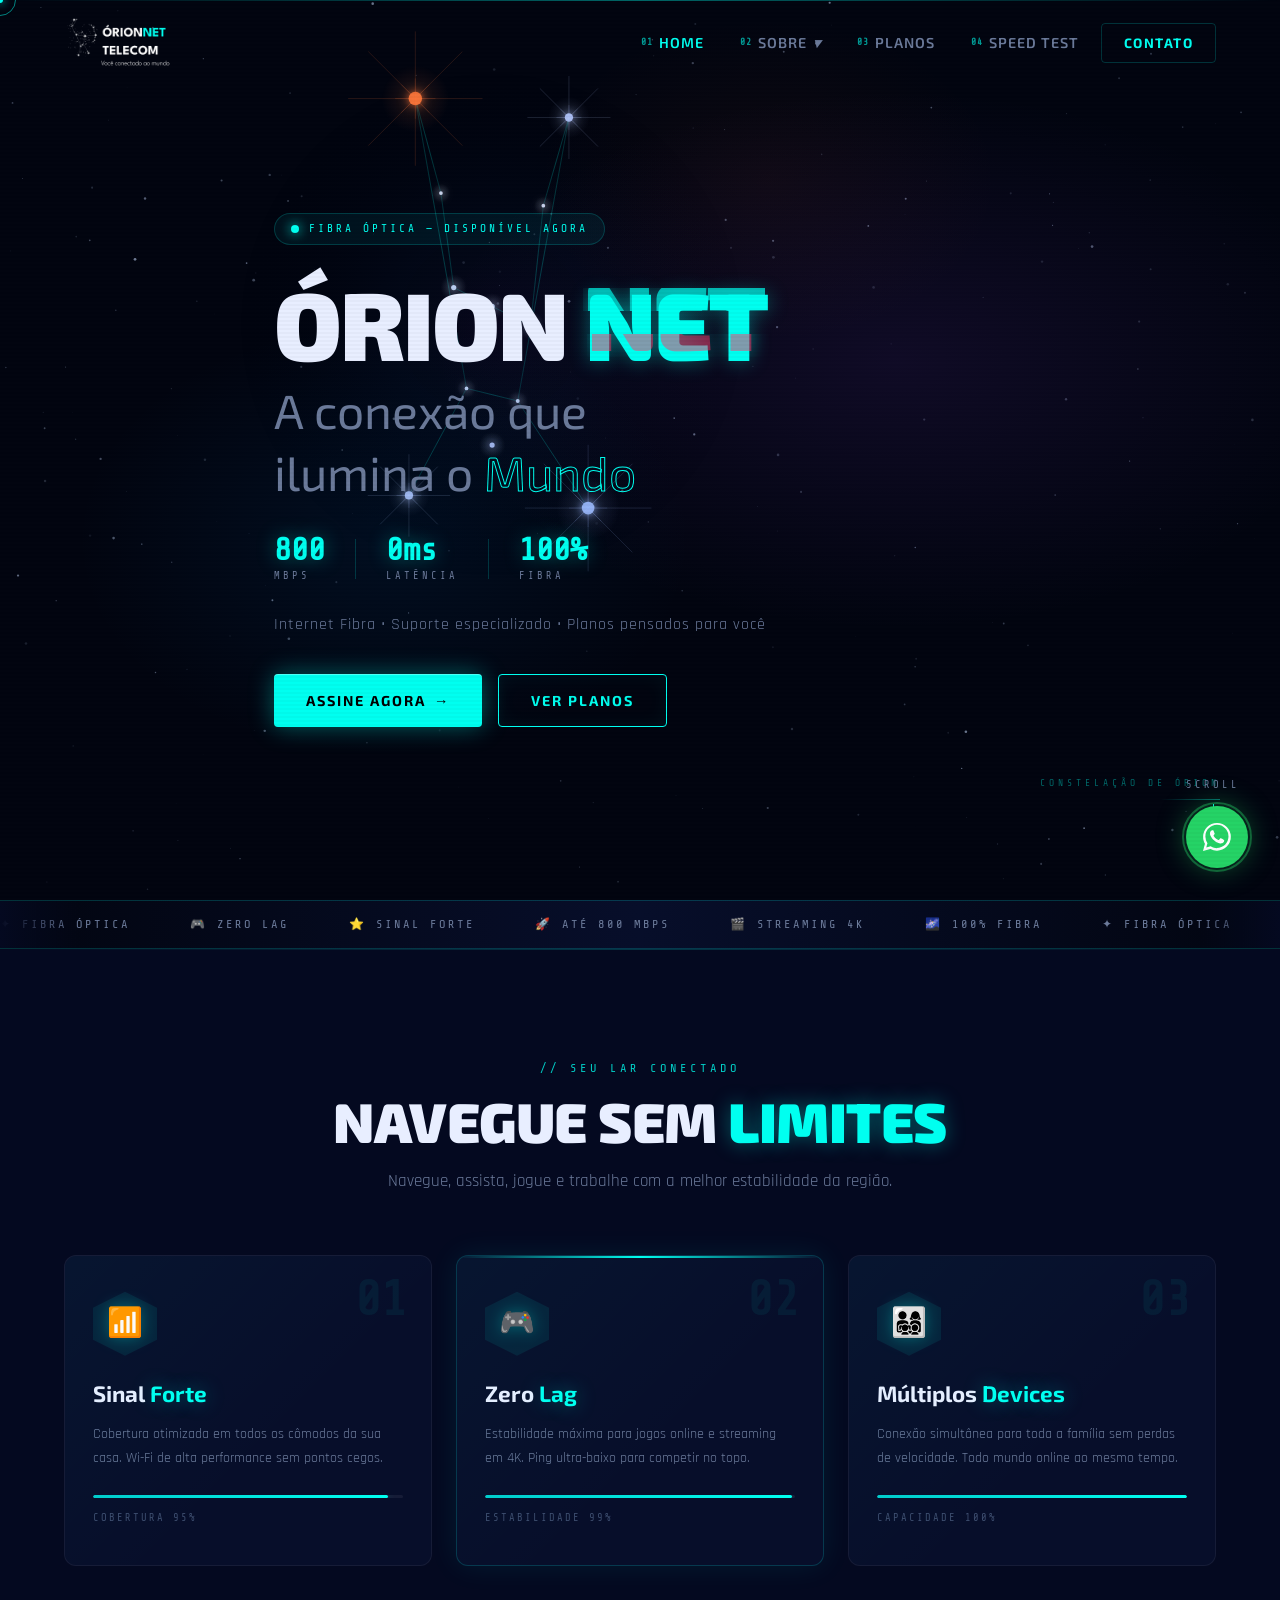
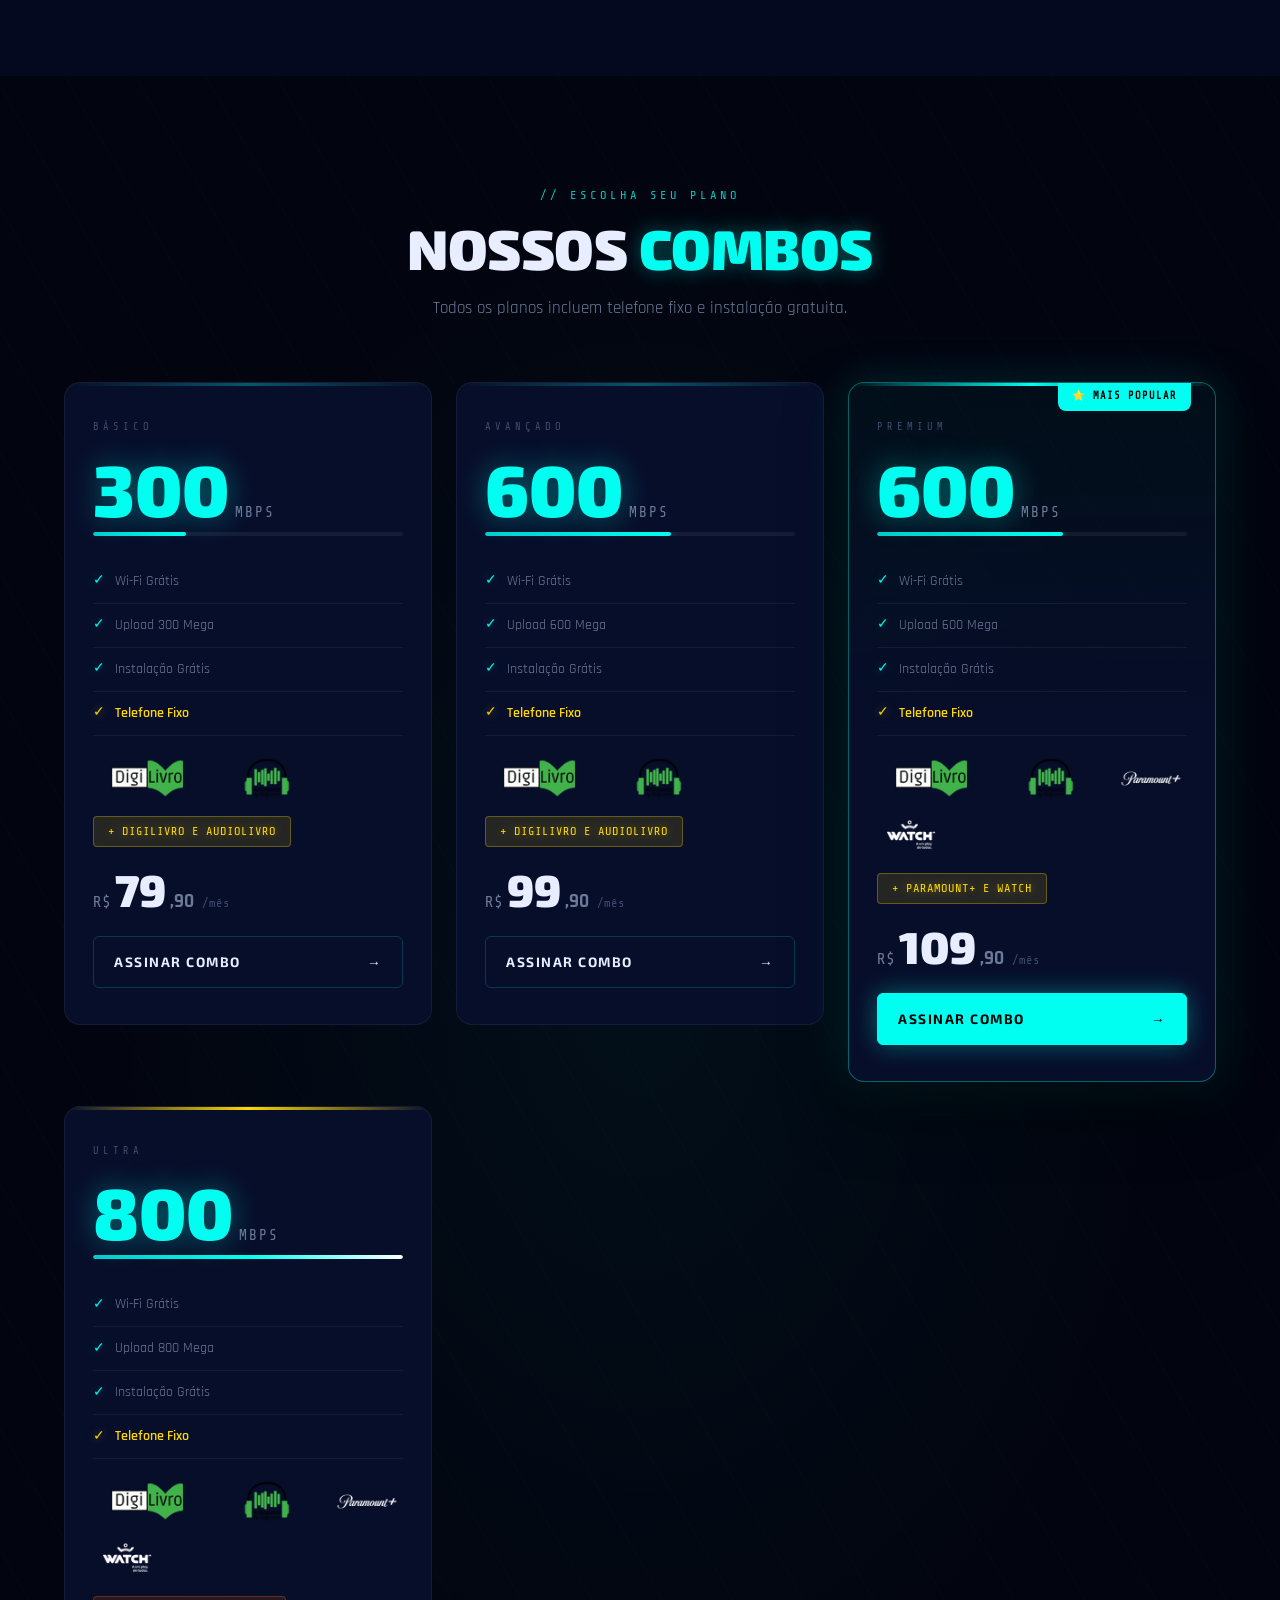
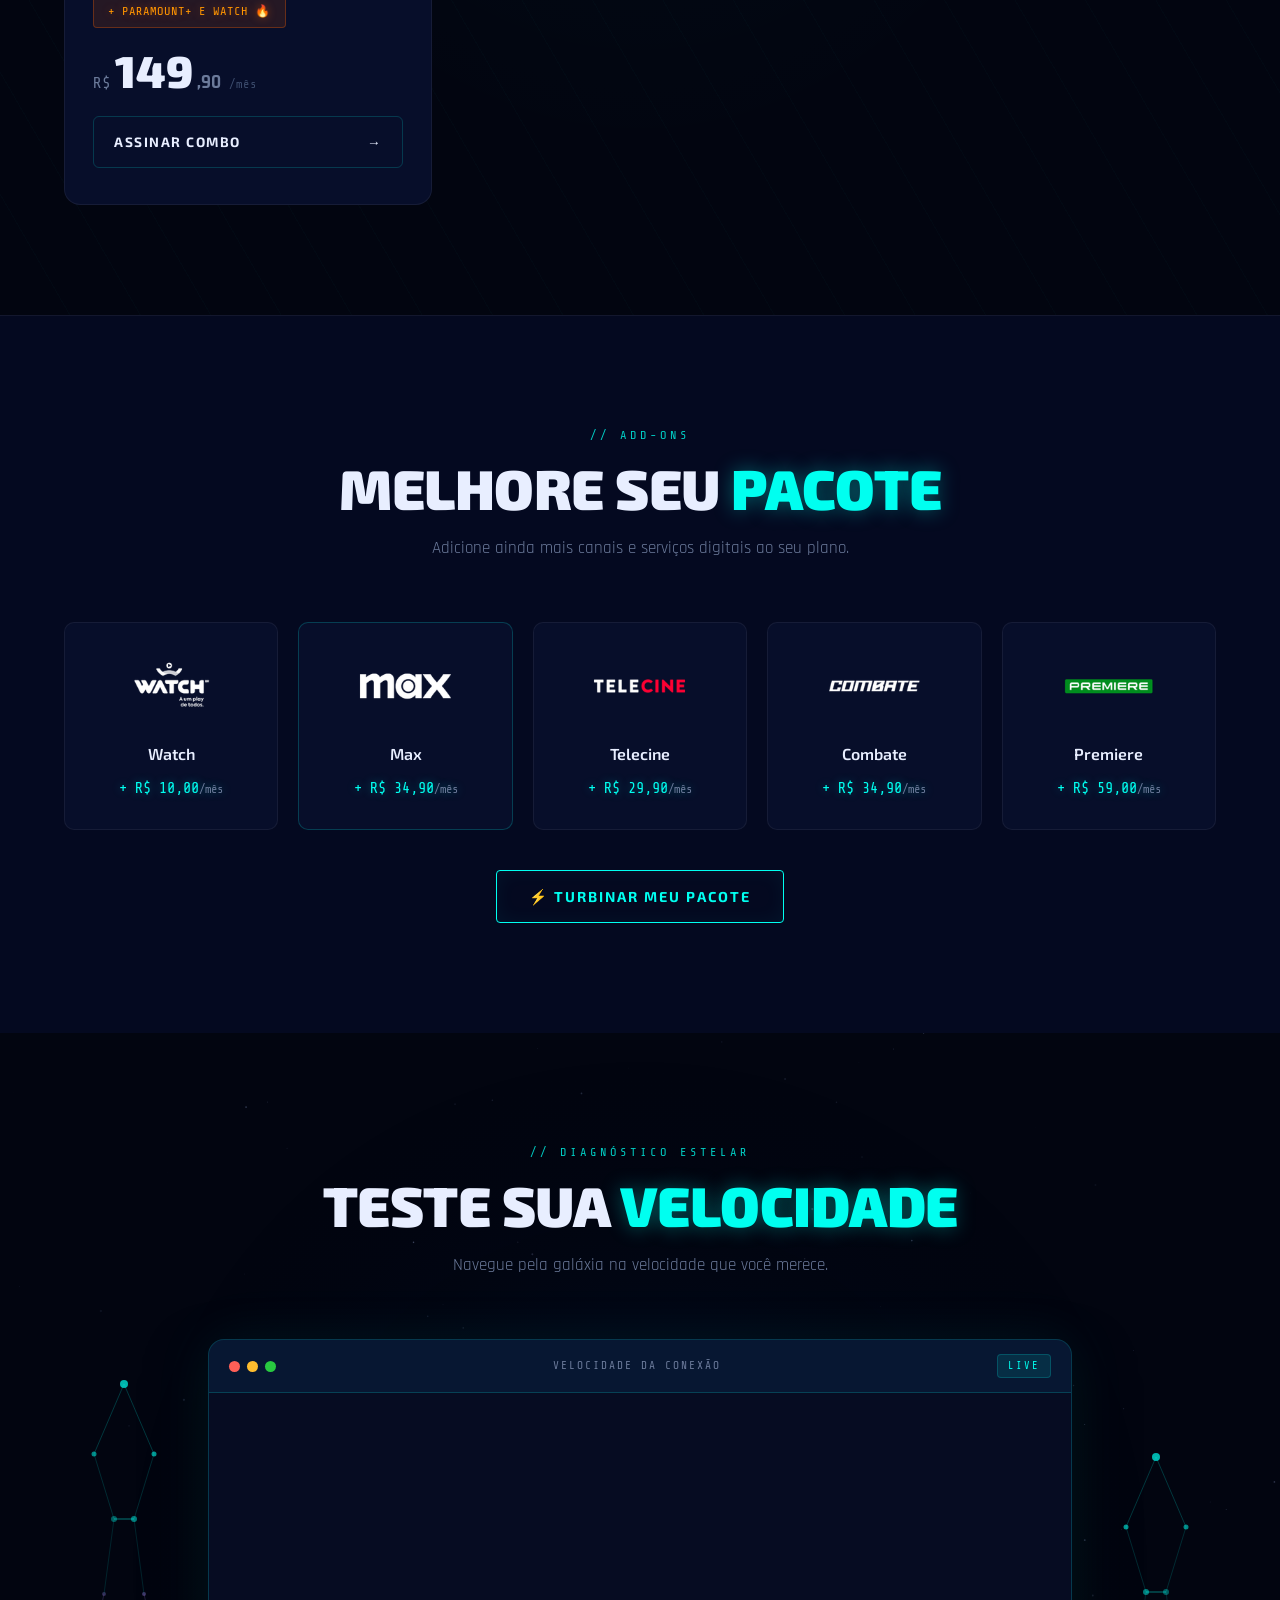
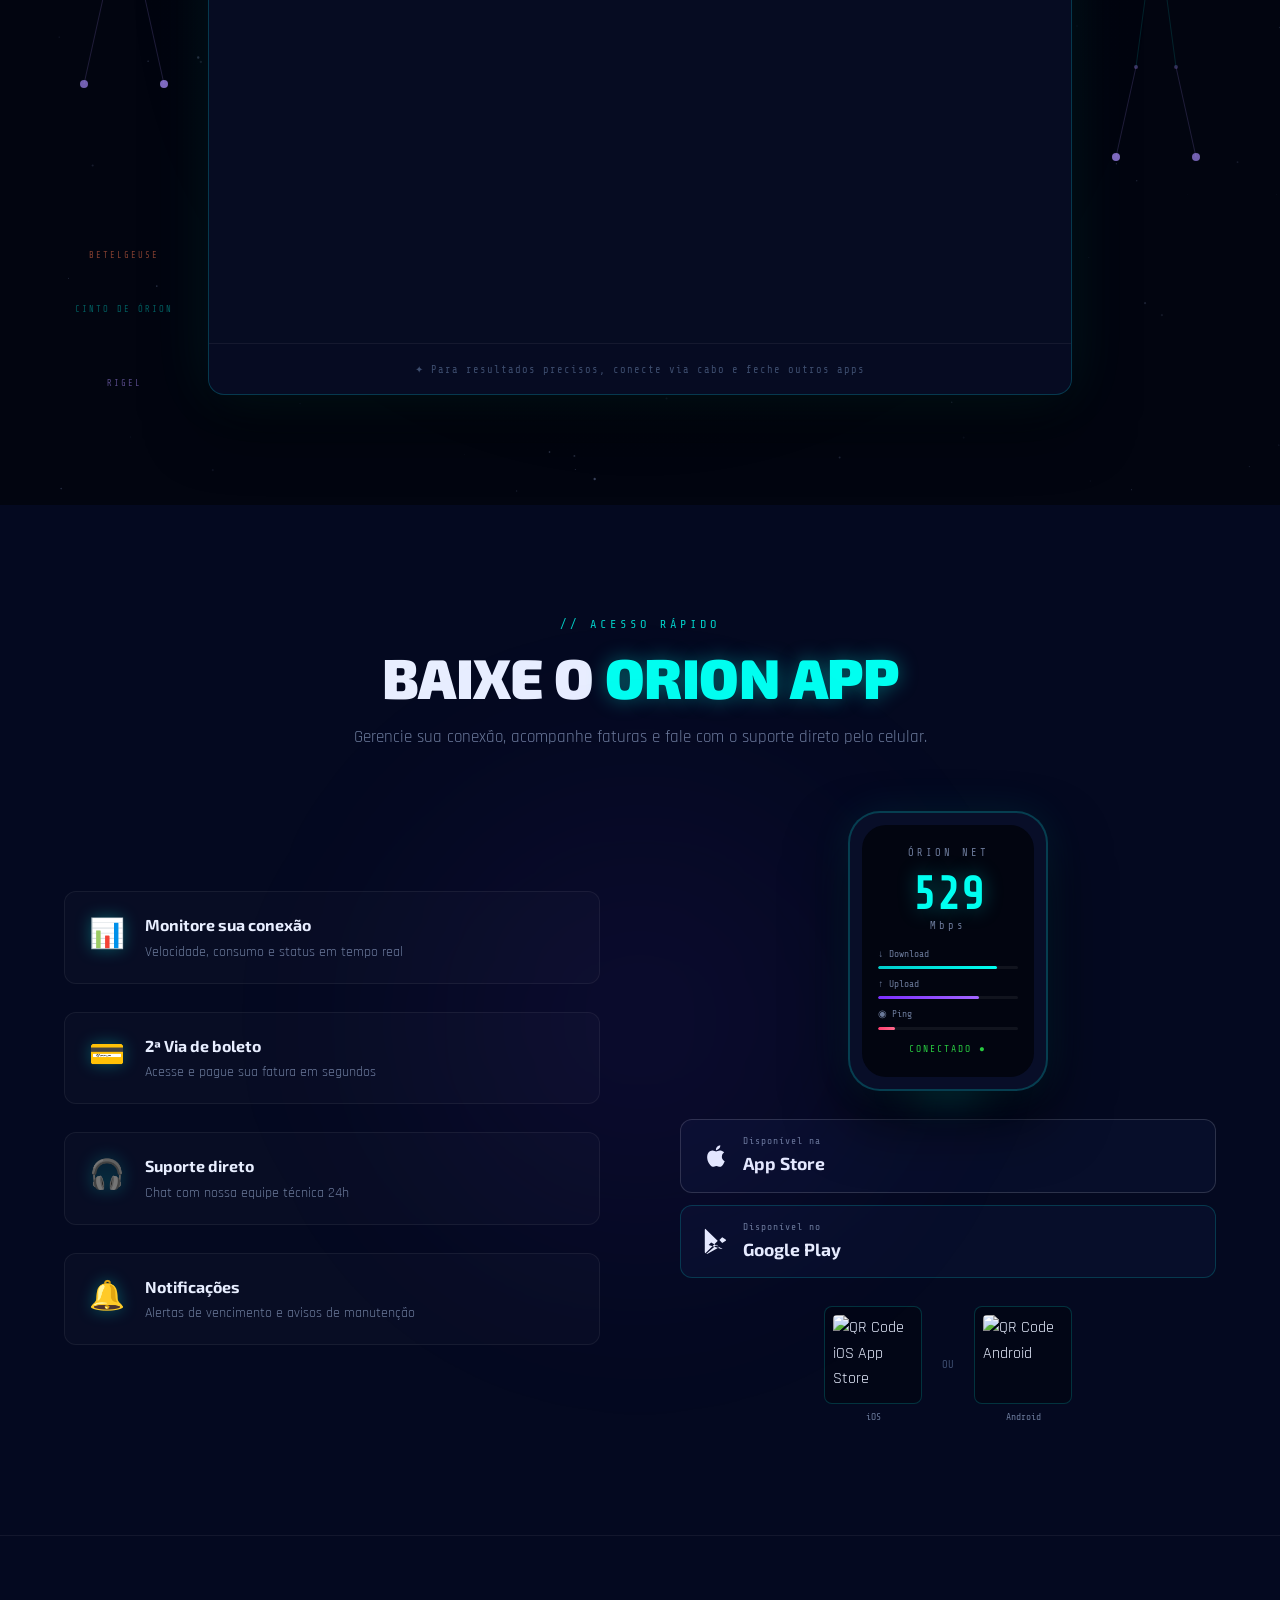
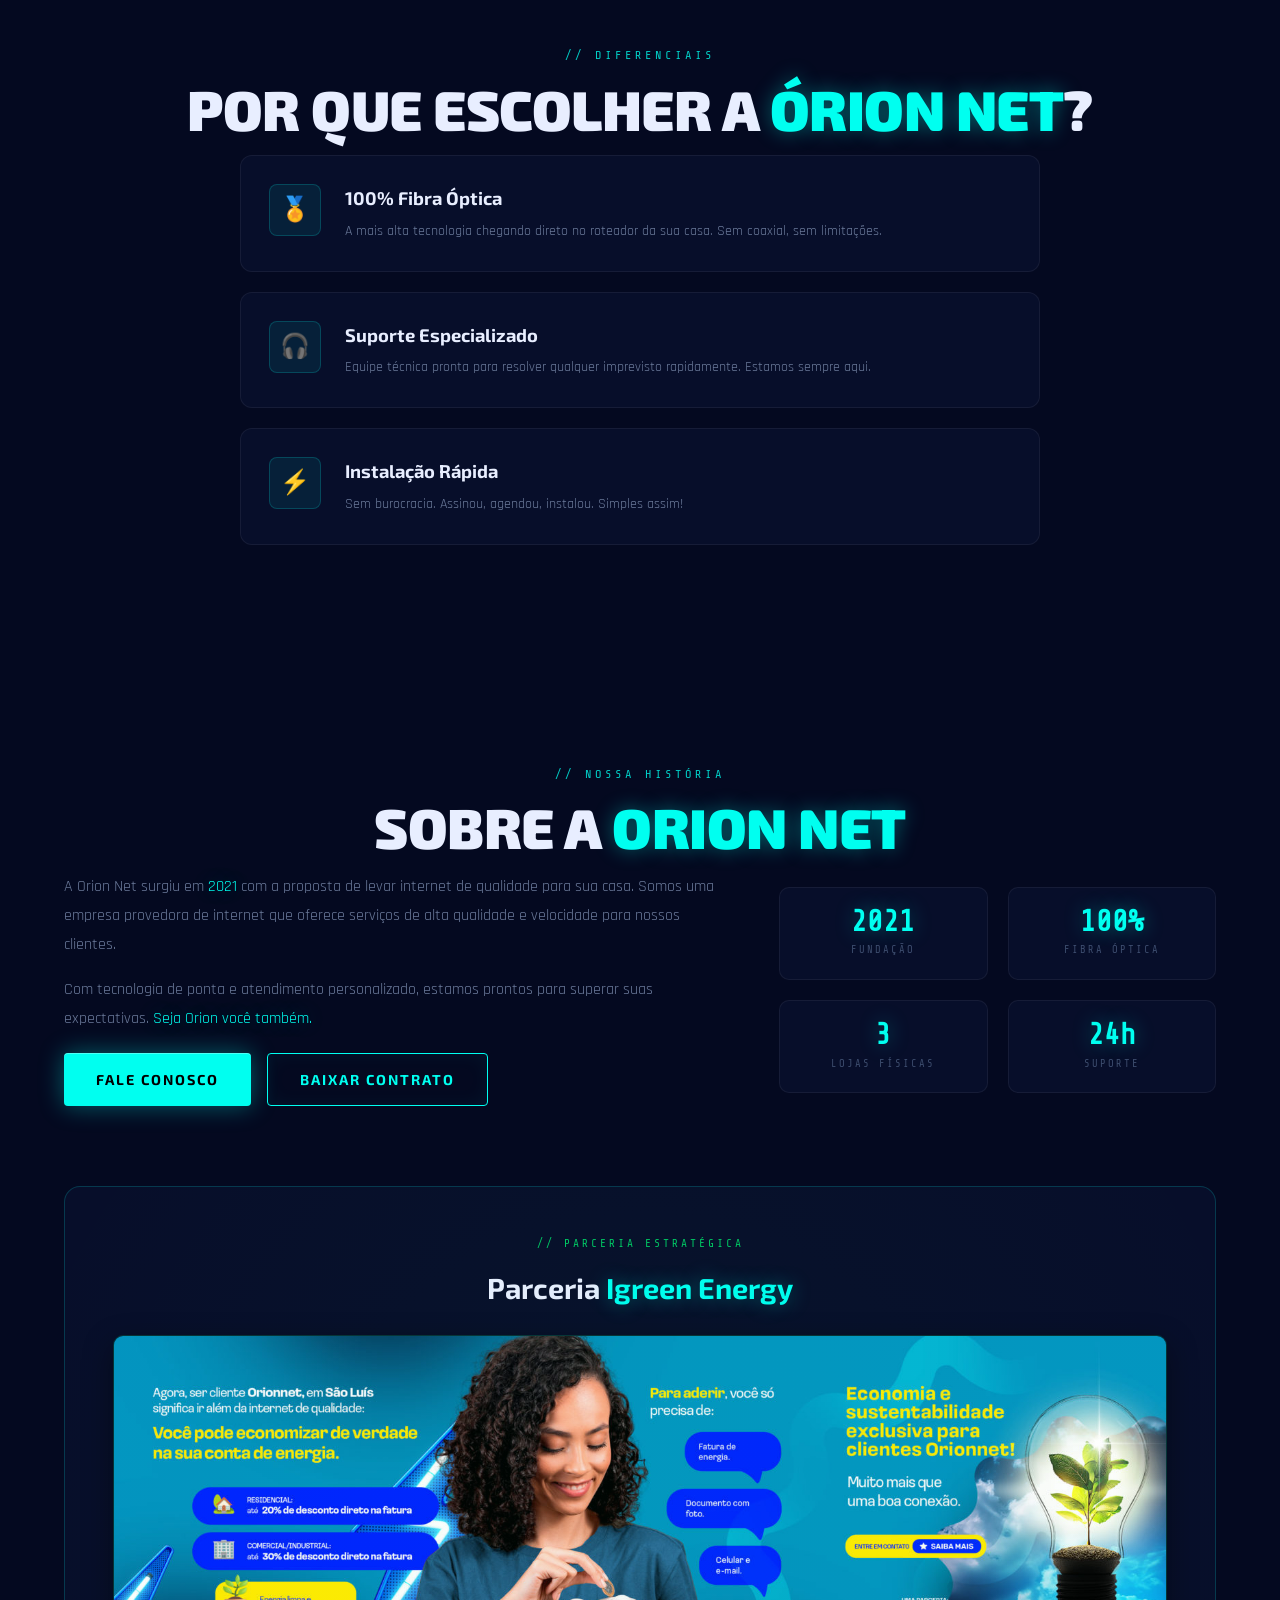
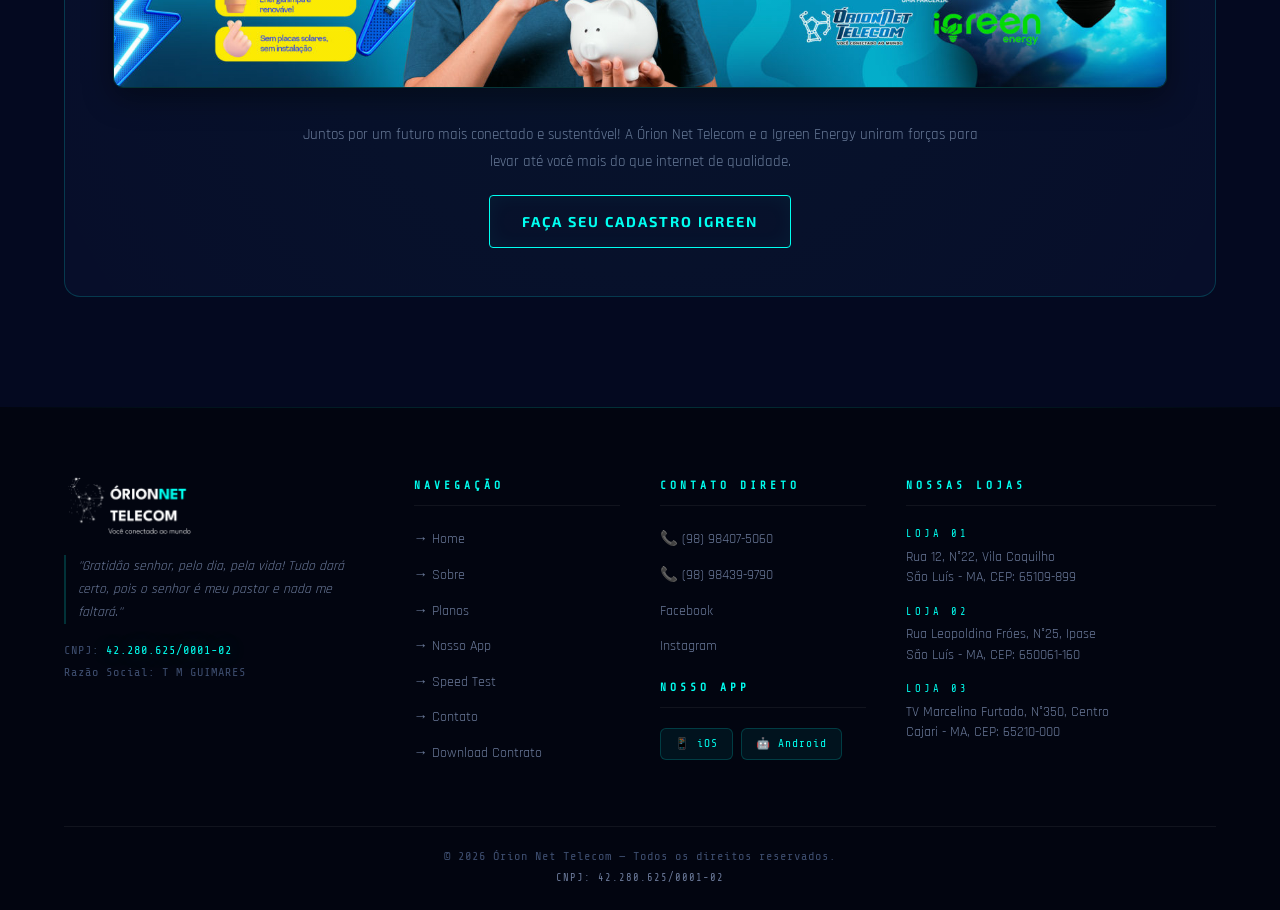
==== index.html @ bc3aa2fd "feat: site inicial OrionNet - HTML, CSS e JS" ====
<!DOCTYPE html>
<html lang="pt-br">

<head>
  <meta charset="UTF-8">
  <meta name="viewport" content="width=device-width, initial-scale=1.0">
  <title>Orion Net - Internet Fibra de Alta Velocidade</title>
          <meta name="description" content="A Órion Net é a conexão que ilumina o Mundo. Assine agora Internet Fibra com suporte especializado e planos pensados para você.">
  <meta name="keywords" content="internet fibra, 100% fibra óptica, maranhão, são luís, cajari, provedor de internet, orion net, internet rápida, banda larga, wi-fi, streaming">
  <meta name="theme-color" content="#040920">
  <link rel="canonical" href="https://orionnet.com.br/" />

  <!-- Open Graph -->
  <meta property="og:type" content="website">
  <meta property="og:url" content="https://orionnet.com.br/">
  <meta property="og:title" content="Orion Net - Internet Fibra de Alta Velocidade">
  <meta property="og:description" content="A Órion Net é a conexão que ilumina o Mundo. Assine agora Internet Fibra com suporte especializado e planos pensados para você.">
  <meta property="og:image" content="https://orionnet.com.br/logos/orionlogo1.png">

  <!-- Twitter -->
  <meta property="twitter:card" content="summary_large_image">
  <meta property="twitter:url" content="https://orionnet.com.br/">
  <meta property="twitter:title" content="Orion Net - Internet Fibra de Alta Velocidade">
  <meta property="twitter:description" content="A Órion Net é a conexão que ilumina o Mundo. Assine agora Internet Fibra com suporte especializado e planos pensados para você.">
  <meta property="twitter:image" content="https://orionnet.com.br/logos/orionlogo1.png">

  <link rel="icon" type="image/png" href="logos/orionlogo1.png">
  <link rel="preconnect" href="https://fonts.googleapis.com">
  <link rel="preconnect" href="https://fonts.gstatic.com" crossorigin>
  <link href="https://fonts.googleapis.com/css2?family=Rajdhani:wght@400;500;600;700&family=Exo+2:wght@300;400;500;700;900&family=Share+Tech+Mono&display=swap" rel="stylesheet">
  
  <link rel="preload" as="style" href="style.css">
  <link rel="stylesheet" href="style.css">
  <script src="script.js" defer></script>
</head>

<body>

  <div class="cursor-dot"></div>
  <div class="cursor-outline"></div>
  <div class="scanlines"></div>

  <!-- Header -->
  <header class="site-header" id="header">
    <div class="header-line top-line"></div>
    <div class="container navbar">
      <div class="logo">
        <a href="#home">
          <img src="logos/orionlogo2.png" alt="Orion Net Logo" style="height: 50px;">
        </a>
      </div>
      <button class="hamburger" aria-label="Menu"><span></span><span></span><span></span></button>
      <nav>
        <ul class="nav-links">
          <li><a href="#home" class="nav-item"><span class="nav-num">01</span>Home</a></li>
          <li class="has-dropdown">
            <a href="#sobre" class="nav-item"><span class="nav-num">02</span>Sobre <i class="arrow">▾</i></a>
            <ul class="submenu">
              <li><a href="contrato.html">⬇ Download do Contrato</a></li>
            </ul>
          </li>
          <li><a href="#planos" class="nav-item"><span class="nav-num">03</span>Planos</a></li>
          <li><a href="#speedtest" class="nav-item"><span class="nav-num">04</span>Speed Test</a></li>
          <li><a href="#contato" class="btn btn-outline-nav">Contato</a></li>
        </ul>
      </nav>
    </div>
    <div class="header-line bottom-line"></div>
  </header>

  <!-- HERO — GALÁXIA ORION INTERATIVA -->
  <section id="home" class="hero">
    <canvas id="orion-canvas"></canvas>
    <div class="hero-nebula"></div>
    <div class="hero-content container">
      <div class="hero-badge">
        <span class="pulse-dot"></span>
        <span class="badge-text mono">FIBRA ÓPTICA — DISPONÍVEL AGORA</span>
      </div>
      <h1 class="hero-title">
        <span class="title-line-1">ÓRION <span class="text-cyan glitch" data-text="NET">NET</span></span>
        <span class="title-line-2">A conexão que<br>ilumina o <span class="text-cyan stroke-text">Mundo</span></span>
      </h1>
      <div class="hero-stats">
        <div class="stat-item"><span class="stat-value text-cyan mono">800</span><span class="stat-label">MBPS</span>
        </div>
        <div class="stat-div"></div>
        <div class="stat-item"><span class="stat-value text-cyan mono">0ms</span><span
            class="stat-label">LATÊNCIA</span></div>
        <div class="stat-div"></div>
        <div class="stat-item"><span class="stat-value text-cyan mono">100%</span><span class="stat-label">FIBRA</span>
        </div>
      </div>
      <p class="hero-sub">Internet Fibra • Suporte especializado • Planos pensados para você</p>
      <div class="hero-btns">
        <a href="https://api.whatsapp.com/send?phone=5598984075060&text=Olá,%20gostaria%20de%20saber%20mais%20sobre%20os%20planos%20da%20Orion%20Net"
          target="_blank" class="btn btn-primary">
          <span class="btn-glow"></span><span>Assine Agora</span><span class="btn-arrow">→</span>
        </a>
        <a href="#planos" class="btn btn-ghost">Ver Planos</a>
      </div>
    </div>
    <div class="hero-constellation-label">
      <span class="mono">CONSTELAÇÃO DE ÓRION</span>
      <div class="label-line"></div>
    </div>
    <div class="hero-scroll-indicator">
      <span class="mono" style="font-size:0.65rem;letter-spacing:3px;color:var(--text-muted)">SCROLL</span>
      <div class="scroll-line"></div>
    </div>
  </section>

  <!-- Ticker -->
  <div class="speed-ticker">
    <div class="ticker-track">
      <span>✦ FIBRA ÓPTICA</span><span>🎮 ZERO LAG</span><span>⭐ SINAL FORTE</span>
      <span>🚀 ATÉ 800 MBPS</span><span>🎬 STREAMING 4K</span><span>🌌 100% FIBRA</span>
      <span>✦ FIBRA ÓPTICA</span><span>🎮 ZERO LAG</span><span>⭐ SINAL FORTE</span>
      <span>🚀 ATÉ 800 MBPS</span><span>🎬 STREAMING 4K</span><span>🌌 100% FIBRA</span>
    </div>
  </div>

  <!-- BENEFÍCIOS -->
  <section id="beneficios" class="beneficios">
    <div class="container">
      <div class="section-label mono">// SEU LAR CONECTADO</div>
      <h2 class="section-title">NAVEGUE SEM <span class="text-cyan">LIMITES</span></h2>
      <p class="section-sub">Navegue, assista, jogue e trabalhe com a melhor estabilidade da região.</p>
      <div class="beneficios-grid">
        <div class="feature-card">
          <div class="card-num mono">01</div>
          <div class="card-icon-wrap">
            <div class="card-icon-hex"></div><span class="card-icon">📶</span>
          </div>
          <h3>Sinal <span class="text-cyan">Forte</span></h3>
          <p>Cobertura otimizada em todos os cômodos da sua casa. Wi-Fi de alta performance sem pontos cegos.</p>
          <div class="card-bar">
            <div class="card-bar-fill" style="width:95%"></div>
          </div>
          <span class="card-bar-label mono">COBERTURA 95%</span>
        </div>
        <div class="feature-card featured-card">
          <div class="card-num mono">02</div>
          <div class="card-icon-wrap">
            <div class="card-icon-hex"></div><span class="card-icon">🎮</span>
          </div>
          <h3>Zero <span class="text-cyan">Lag</span></h3>
          <p>Estabilidade máxima para jogos online e streaming em 4K. Ping ultra-baixo para competir no topo.</p>
          <div class="card-bar">
            <div class="card-bar-fill" style="width:99%"></div>
          </div>
          <span class="card-bar-label mono">ESTABILIDADE 99%</span>
        </div>
        <div class="feature-card">
          <div class="card-num mono">03</div>
          <div class="card-icon-wrap">
            <div class="card-icon-hex"></div><span class="card-icon">👨‍👩‍👧‍👦</span>
          </div>
          <h3>Múltiplos <span class="text-cyan">Devices</span></h3>
          <p>Conexão simultânea para toda a família sem perdas de velocidade. Todo mundo online ao mesmo tempo.</p>
          <div class="card-bar">
            <div class="card-bar-fill" style="width:100%"></div>
          </div>
          <span class="card-bar-label mono">CAPACIDADE 100%</span>
        </div>
      </div>
    </div>
  </section>

  <!-- PLANOS ATUALIZADOS -->
  <section id="planos" class="planos">
    <div class="planos-bg-pattern"></div>
    <div class="container">
      <div class="section-label mono">// ESCOLHA SEU PLANO</div>
      <h2 class="section-title">NOSSOS <span class="text-cyan">COMBOS</span></h2>
      <p class="section-sub">Todos os planos incluem telefone fixo e instalação gratuita.</p>
      <div class="planos-grid">

        <div class="plano-card">
          <div class="plano-tag mono">BÁSICO</div>
          <div class="plano-speed"><span class="speed-num">300</span><span class="speed-unit">MBPS</span></div>
          <div class="speed-visual">
            <div class="speed-bar">
              <div class="speed-fill" style="width:30%"></div>
            </div>
          </div>
          <ul class="plano-features">
            <li><span class="check">✓</span> Wi-Fi Grátis</li>
            <li><span class="check">✓</span> Upload 300 Mega</li>
            <li><span class="check">✓</span> Instalação Grátis</li>
            <li><span class="check check-phone">✓</span><span class="phone-tag">Telefone Fixo</span></li>
          </ul>
          <div
            style="display: flex; gap: 12px; margin-bottom: 15px; align-items: center; justify-content: flex-start; flex-wrap: wrap;">
            <img src="logos/digilivro.png" alt="Digilivro" style="height: 45px;">
            <img src="logos/audiolivro.png" alt="Audiolivro" style="height: 45px;">
          </div>
          <div class="combo-badge-wrap">
            <div class="combo-badge">+ DIGILIVRO E AUDIOLIVRO</div>
          </div>
          <div class="plano-price">
            <span class="price-currency">R$</span><span class="price-val">79</span><span
              class="price-cents">,90</span><span class="price-period">/mês</span>
          </div>
          <a href="https://api.whatsapp.com/send?phone=5598984075060" target="_blank" class="btn btn-plan">ASSINAR COMBO
            <span>→</span></a>
        </div>

        <div class="plano-card">
          <div class="plano-tag mono">AVANÇADO</div>
          <div class="plano-speed"><span class="speed-num">600</span><span class="speed-unit">MBPS</span></div>
          <div class="speed-visual">
            <div class="speed-bar">
              <div class="speed-fill" style="width:60%"></div>
            </div>
          </div>
          <ul class="plano-features">
            <li><span class="check">✓</span> Wi-Fi Grátis</li>
            <li><span class="check">✓</span> Upload 600 Mega</li>
            <li><span class="check">✓</span> Instalação Grátis</li>
            <li><span class="check check-phone">✓</span><span class="phone-tag">Telefone Fixo</span></li>
          </ul>
          <div
            style="display: flex; gap: 12px; margin-bottom: 15px; align-items: center; justify-content: flex-start; flex-wrap: wrap;">
            <img src="logos/digilivro.png" alt="Digilivro" style="height: 45px;" loading="lazy">
            <img src="logos/audiolivro.png" alt="Audiolivro" style="height: 45px;" loading="lazy">
          </div>
          <div class="combo-badge-wrap">
            <div class="combo-badge">+ DIGILIVRO E AUDIOLIVRO</div>
          </div>
          <div class="plano-price">
            <span class="price-currency">R$</span><span class="price-val">99</span><span
              class="price-cents">,90</span><span class="price-period">/mês</span>
          </div>
          <a href="https://api.whatsapp.com/send?phone=5598984075060" target="_blank" class="btn btn-plan">ASSINAR COMBO
            <span>→</span></a>
        </div>

        <div class="plano-card plano-destaque">
          <div class="plano-popular-badge">⭐ MAIS POPULAR</div>
          <div class="plano-tag mono">PREMIUM</div>
          <div class="plano-speed"><span class="speed-num">600</span><span class="speed-unit">MBPS</span></div>
          <div class="speed-visual">
            <div class="speed-bar">
              <div class="speed-fill" style="width:60%"></div>
            </div>
          </div>
          <ul class="plano-features">
            <li><span class="check">✓</span> Wi-Fi Grátis</li>
            <li><span class="check">✓</span> Upload 600 Mega</li>
            <li><span class="check">✓</span> Instalação Grátis</li>
            <li><span class="check check-phone">✓</span><span class="phone-tag">Telefone Fixo</span></li>
          </ul>
          <div
            style="display: flex; gap: 12px; margin-bottom: 15px; align-items: center; justify-content: flex-start; flex-wrap: wrap;">
            <img src="logos/digilivro.png" alt="Digilivro" style="height: 45px;" loading="lazy">
            <img src="logos/audiolivro.png" alt="Audiolivro" style="height: 45px;" loading="lazy">
            <img src="logos/paramount2.png" alt="Paramount+" style="height: 45px;" loading="lazy">
            <img src="logos/watch2.png" alt="Watch" style="height: 45px;" loading="lazy">
          </div>
          <div class="combo-badge-wrap">
            <div class="combo-badge">+ PARAMOUNT+ E WATCH</div>
          </div>
          <div class="plano-price">
            <span class="price-currency">R$</span><span class="price-val">109</span><span
              class="price-cents">,90</span><span class="price-period">/mês</span>
          </div>
          <a href="https://api.whatsapp.com/send?phone=5598984075060" target="_blank"
            class="btn btn-plan btn-plan-destaque">ASSINAR COMBO <span>→</span></a>
        </div>

        <div class="plano-card plano-ultra">
          <div class="plano-tag mono">ULTRA</div>
          <div class="plano-speed"><span class="speed-num">800</span><span class="speed-unit">MBPS</span></div>
          <div class="speed-visual">
            <div class="speed-bar">
              <div class="speed-fill speed-fill-ultra" style="width:100%"></div>
            </div>
          </div>
          <ul class="plano-features">
            <li><span class="check">✓</span> Wi-Fi Grátis</li>
            <li><span class="check">✓</span> Upload 800 Mega</li>
            <li><span class="check">✓</span> Instalação Grátis</li>
            <li><span class="check check-phone">✓</span><span class="phone-tag">Telefone Fixo</span></li>
          </ul>
          <div
            style="display: flex; gap: 12px; margin-bottom: 15px; align-items: center; justify-content: flex-start; flex-wrap: wrap;">
            <img src="logos/digilivro.png" alt="Digilivro" style="height: 45px;" loading="lazy">
            <img src="logos/audiolivro.png" alt="Audiolivro" style="height: 45px;" loading="lazy">
            <img src="logos/paramount2.png" alt="Paramount+" style="height: 45px;" loading="lazy">
            <img src="logos/watch2.png" alt="Watch" style="height: 45px;" loading="lazy">
          </div>
          <div class="combo-badge-wrap">
            <div class="combo-badge combo-badge-fire">+ PARAMOUNT+ E WATCH 🔥</div>
          </div>
          <div class="plano-price">
            <span class="price-currency">R$</span><span class="price-val">149</span><span
              class="price-cents">,90</span><span class="price-period">/mês</span>
          </div>
          <a href="https://api.whatsapp.com/send?phone=5598984075060" target="_blank" class="btn btn-plan">ASSINAR COMBO
            <span>→</span></a>
        </div>

      </div>
    </div>
  </section>

  <!-- ADD-ONS -->
  <section id="melhorar" class="melhorar">
    <div class="container">
      <div class="section-label mono">// ADD-ONS</div>
      <h2 class="section-title">MELHORE SEU <span class="text-cyan">PACOTE</span></h2>
      <p class="section-sub">Adicione ainda mais canais e serviços digitais ao seu plano.</p>
      <div class="addons-grid">
        <div class="addon-card">
          <div class="addon-logo"><img src="logos/watch2.png" alt="Watch" style="height: 70px;" loading="lazy"></div>
          <strong>Watch</strong>
          <div class="addon-price">+ R$ 10,00<span>/mês</span></div>
        </div>
        <div class="addon-card addon-featured">
          <div class="addon-logo"><img src="logos/Max_Primary_WHT_RGB-NoTM.png" alt="Max" style="height: 70px;" loading="lazy"></div>
          <strong>Max</strong>
          <div class="addon-price">+ R$ 34,90<span>/mês</span></div>
        </div>
        <div class="addon-card">
          <div class="addon-logo"><img src="logos/telecine.png" alt="Telecine" style="height: 70px;" loading="lazy"></div>
          <strong>Telecine</strong>
          <div class="addon-price">+ R$ 29,90<span>/mês</span></div>
        </div>
        <div class="addon-card">
          <div class="addon-logo"><img src="logos/combate.png" alt="Combate" style="height: 70px;" loading="lazy"></div>
          <strong>Combate</strong>
          <div class="addon-price">+ R$ 34,90<span>/mês</span></div>
        </div>
        <div class="addon-card">
          <div class="addon-logo"><img src="logos/premiere.png" alt="Premiere" style="height: 70px;" loading="lazy"></div>
          <strong>Premiere</strong>
          <div class="addon-price">+ R$ 59,00<span>/mês</span></div>
        </div>
      </div>
      <div style="text-align:center;margin-top:40px;">
        <a href="https://api.whatsapp.com/send?phone=5598984075060" target="_blank" class="btn btn-ghost">⚡ Turbinar Meu
          Pacote</a>
      </div>
    </div>
  </section>

  <!-- SPEED TEST COM TEMA CONSTELAÇÃO -->
  <section id="speedtest" class="speedtest">
    <canvas id="speedtest-stars"></canvas>
    <div class="container" style="position:relative;z-index:2;">
      <div class="section-label mono">// DIAGNÓSTICO ESTELAR</div>
      <h2 class="section-title">TESTE SUA <span class="text-cyan">VELOCIDADE</span></h2>
      <p class="section-sub">Navegue pela galáxia na velocidade que você merece.</p>

      <div class="speedtest-embed-wrapper">
        <div class="speedtest-side-deco speedtest-side-deco--left">
          <svg viewBox="0 0 120 500" fill="none" xmlns="http://www.w3.org/2000/svg">
            <circle cx="60" cy="40" r="4" fill="#00fff0" opacity="0.9">
              <animate attributeName="opacity" values="0.9;0.4;0.9" dur="3s" repeatCount="indefinite" />
            </circle>
            <circle cx="30" cy="110" r="2.5" fill="#00fff0" opacity="0.6">
              <animate attributeName="opacity" values="0.6;0.2;0.6" dur="4s" repeatCount="indefinite" />
            </circle>
            <circle cx="90" cy="110" r="2.5" fill="#00fff0" opacity="0.6">
              <animate attributeName="opacity" values="0.6;0.2;0.6" dur="3.5s" repeatCount="indefinite" />
            </circle>
            <circle cx="50" cy="175" r="3" fill="#00fff0" opacity="0.7">
              <animate attributeName="opacity" values="0.7;0.3;0.7" dur="2.5s" repeatCount="indefinite" />
            </circle>
            <circle cx="70" cy="175" r="3" fill="#00fff0" opacity="0.7">
              <animate attributeName="opacity" values="0.7;0.3;0.7" dur="2.8s" repeatCount="indefinite" />
            </circle>
            <circle cx="40" cy="250" r="2" fill="#a78bfa" opacity="0.5">
              <animate attributeName="opacity" values="0.5;0.1;0.5" dur="5s" repeatCount="indefinite" />
            </circle>
            <circle cx="80" cy="250" r="2" fill="#a78bfa" opacity="0.5">
              <animate attributeName="opacity" values="0.5;0.1;0.5" dur="4.5s" repeatCount="indefinite" />
            </circle>
            <circle cx="20" cy="340" r="4" fill="#a78bfa" opacity="0.8">
              <animate attributeName="opacity" values="0.8;0.3;0.8" dur="3.2s" repeatCount="indefinite" />
            </circle>
            <circle cx="100" cy="340" r="4" fill="#a78bfa" opacity="0.8">
              <animate attributeName="opacity" values="0.8;0.3;0.8" dur="3.8s" repeatCount="indefinite" />
            </circle>
            <!-- Linhas da constelação -->
            <line x1="60" y1="40" x2="30" y2="110" stroke="rgba(0,255,240,0.2)" stroke-width="1" />
            <line x1="60" y1="40" x2="90" y2="110" stroke="rgba(0,255,240,0.2)" stroke-width="1" />
            <line x1="30" y1="110" x2="50" y2="175" stroke="rgba(0,255,240,0.15)" stroke-width="1" />
            <line x1="90" y1="110" x2="70" y2="175" stroke="rgba(0,255,240,0.15)" stroke-width="1" />
            <line x1="50" y1="175" x2="70" y2="175" stroke="rgba(0,255,240,0.3)" stroke-width="1.5" />
            <line x1="50" y1="175" x2="40" y2="250" stroke="rgba(0,255,240,0.12)" stroke-width="1" />
            <line x1="70" y1="175" x2="80" y2="250" stroke="rgba(0,255,240,0.12)" stroke-width="1" />
            <line x1="40" y1="250" x2="20" y2="340" stroke="rgba(167,139,250,0.18)" stroke-width="1" />
            <line x1="80" y1="250" x2="100" y2="340" stroke="rgba(167,139,250,0.18)" stroke-width="1" />
          </svg>
          <div class="const-label mono">BETELGEUSE</div>
          <div class="const-label-belt mono">CINTO DE ÓRION</div>
          <div class="const-label-rigel mono">RIGEL</div>
        </div>

        <div class="speedtest-frame-wrap">
          <div class="speedtest-frame-header">
            <div class="frame-dots"><span></span><span></span><span></span></div>
            <span class="mono" style="font-size:0.7rem;color:var(--text-muted);letter-spacing:2px;">VELOCIDADE DA
              CONEXÃO</span>
            <div class="frame-tag mono">LIVE</div>
          </div>
          <div class="speedtest-iframe-container">
            <iframe title="SpeedTestLink" src="https://www.testeavelocidade.net/teste-de-velocidade" scrolling="no"
              loading="lazy">
            </iframe>
          </div>
          <div class="speedtest-frame-footer">
            <span class="mono">✦ Para resultados precisos, conecte via cabo e feche outros apps</span>
          </div>
        </div>

        <div class="speedtest-side-deco speedtest-side-deco--right">
          <svg viewBox="0 0 120 500" fill="none" xmlns="http://www.w3.org/2000/svg">
            <circle cx="60" cy="40" r="4" fill="#00fff0" opacity="0.9">
              <animate attributeName="opacity" values="0.9;0.4;0.9" dur="3s" repeatCount="indefinite" />
            </circle>
            <circle cx="30" cy="110" r="2.5" fill="#00fff0" opacity="0.6">
              <animate attributeName="opacity" values="0.6;0.2;0.6" dur="4s" repeatCount="indefinite" />
            </circle>
            <circle cx="90" cy="110" r="2.5" fill="#00fff0" opacity="0.6">
              <animate attributeName="opacity" values="0.6;0.2;0.6" dur="3.5s" repeatCount="indefinite" />
            </circle>
            <circle cx="50" cy="175" r="3" fill="#00fff0" opacity="0.7">
              <animate attributeName="opacity" values="0.7;0.3;0.7" dur="2.5s" repeatCount="indefinite" />
            </circle>
            <circle cx="70" cy="175" r="3" fill="#00fff0" opacity="0.7">
              <animate attributeName="opacity" values="0.7;0.3;0.7" dur="2.8s" repeatCount="indefinite" />
            </circle>
            <circle cx="40" cy="250" r="2" fill="#a78bfa" opacity="0.5">
              <animate attributeName="opacity" values="0.5;0.1;0.5" dur="5s" repeatCount="indefinite" />
            </circle>
            <circle cx="80" cy="250" r="2" fill="#a78bfa" opacity="0.5">
              <animate attributeName="opacity" values="0.5;0.1;0.5" dur="4.5s" repeatCount="indefinite" />
            </circle>
            <circle cx="20" cy="340" r="4" fill="#a78bfa" opacity="0.8">
              <animate attributeName="opacity" values="0.8;0.3;0.8" dur="3.2s" repeatCount="indefinite" />
            </circle>
            <circle cx="100" cy="340" r="4" fill="#a78bfa" opacity="0.8">
              <animate attributeName="opacity" values="0.8;0.3;0.8" dur="3.8s" repeatCount="indefinite" />
            </circle>
            <line x1="60" y1="40" x2="30" y2="110" stroke="rgba(0,255,240,0.2)" stroke-width="1" />
            <line x1="60" y1="40" x2="90" y2="110" stroke="rgba(0,255,240,0.2)" stroke-width="1" />
            <line x1="30" y1="110" x2="50" y2="175" stroke="rgba(0,255,240,0.15)" stroke-width="1" />
            <line x1="90" y1="110" x2="70" y2="175" stroke="rgba(0,255,240,0.15)" stroke-width="1" />
            <line x1="50" y1="175" x2="70" y2="175" stroke="rgba(0,255,240,0.3)" stroke-width="1.5" />
            <line x1="50" y1="175" x2="40" y2="250" stroke="rgba(0,255,240,0.12)" stroke-width="1" />
            <line x1="70" y1="175" x2="80" y2="250" stroke="rgba(0,255,240,0.12)" stroke-width="1" />
            <line x1="40" y1="250" x2="20" y2="340" stroke="rgba(167,139,250,0.18)" stroke-width="1" />
            <line x1="80" y1="250" x2="100" y2="340" stroke="rgba(167,139,250,0.18)" stroke-width="1" />
          </svg>
        </div>
      </div>
    </div>
  </section>

  <!-- NOSSO APP -->
  <section id="app" class="app-section">
    <div class="app-bg-glow"></div>
    <div class="container">
      <div class="section-label mono">// ACESSO RÁPIDO</div>
      <h2 class="section-title">BAIXE O <span class="text-cyan">ORION APP</span></h2>
      <p class="section-sub">Gerencie sua conexão, acompanhe faturas e fale com o suporte direto pelo celular.</p>

      <div class="app-layout">
        <div class="app-features">
          <div class="app-feat-item">
            <span class="app-feat-icon">📊</span>
            <div><strong>Monitore sua conexão</strong>
              <p>Velocidade, consumo e status em tempo real</p>
            </div>
          </div>
          <div class="app-feat-item">
            <span class="app-feat-icon">💳</span>
            <div><strong>2ª Via de boleto</strong>
              <p>Acesse e pague sua fatura em segundos</p>
            </div>
          </div>
          <div class="app-feat-item">
            <span class="app-feat-icon">🎧</span>
            <div><strong>Suporte direto</strong>
              <p>Chat com nossa equipe técnica 24h</p>
            </div>
          </div>
          <div class="app-feat-item">
            <span class="app-feat-icon">🔔</span>
            <div><strong>Notificações</strong>
              <p>Alertas de vencimento e avisos de manutenção</p>
            </div>
          </div>
        </div>

        <div class="app-download-block">
          <div class="app-phone-mockup">
            <div class="phone-frame">
              <div class="phone-screen">
                <div class="phone-screen-content">
                  <div class="phone-logo mono">ÓRION NET</div>
                  <div class="phone-speed-display">
                    <div class="phone-speed-num text-cyan mono" id="phone-speed">342</div>
                    <div class="phone-speed-unit mono">Mbps</div>
                  </div>
                  <div class="phone-bar-area">
                    <div class="phone-bar-item"><span>↓ Download</span>
                      <div class="ph-bar">
                        <div class="ph-fill" style="width:85%"></div>
                      </div>
                    </div>
                    <div class="phone-bar-item"><span>↑ Upload</span>
                      <div class="ph-bar">
                        <div class="ph-fill ph-fill-up" style="width:72%"></div>
                      </div>
                    </div>
                    <div class="phone-bar-item"><span>◉ Ping</span>
                      <div class="ph-bar">
                        <div class="ph-fill ph-fill-ping" style="width:12%"></div>
                      </div>
                    </div>
                  </div>
                  <div class="phone-status mono">CONECTADO ●</div>
                </div>
              </div>
            </div>
            <div class="phone-glow"></div>
          </div>

          <div class="download-btns">
            <a href="https://apps.apple.com/br/app/orion-net/id6755051180" target="_blank"
              class="download-btn download-ios">
              <svg viewBox="0 0 24 24" fill="currentColor" class="store-icon">
                <path
                  d="M18.71 19.5c-.83 1.24-1.71 2.45-3.05 2.47-1.34.03-1.77-.79-3.29-.79-1.53 0-2 .77-3.27.82-1.31.05-2.3-1.32-3.14-2.53C4.25 17 2.94 12.45 4.7 9.39c.87-1.52 2.43-2.48 4.12-2.51 1.28-.02 2.5.87 3.29.87.78 0 2.26-1.07 3.8-.91.65.03 2.47.26 3.64 1.98-.09.06-2.17 1.28-2.15 3.81.03 3.02 2.65 4.03 2.68 4.04-.03.07-.42 1.44-1.38 2.83M13 3.5c.73-.83 1.94-1.46 2.94-1.5.13 1.17-.34 2.35-1.04 3.19-.69.85-1.83 1.51-2.95 1.42-.15-1.15.41-2.35 1.05-3.11" />
              </svg>
              <div class="store-text"><span class="store-sub">Disponível na</span><span class="store-name">App
                  Store</span></div>
            </a>
            <a href="https://play.google.com/store/apps/details?id=orion.app.quark.orionnet" target="_blank"
              class="download-btn download-android">
              <svg viewBox="0 0 24 24" fill="currentColor" class="store-icon">
                <path
                  d="M3.18 23.76c.33.18.7.22 1.05.1l10.68-6.16-2.29-2.29L3.18 23.76zM20.6 10.29l-2.89-1.67-2.57 2.57 2.57 2.57 2.92-1.69c.83-.48.83-1.3-.03-1.78zM2.1.75C1.82.99 1.65 1.38 1.65 1.9v20.2c0 .52.17.91.46 1.14L2.2 23.3l11.3-11.3v-.27L2.1.75zm3.13 14.85l2.29-2.29 10.57 6.1c-.35.12-.72.08-1.05-.1L5.23 15.6z" />
              </svg>
              <div class="store-text"><span class="store-sub">Disponível no</span><span class="store-name">Google
                  Play</span></div>
            </a>
          </div>

          <div class="app-qr-area">
            <div class="qr-item">
              <div class="qr-box">
                <img
                  src="https://api.qrserver.com/v1/create-qr-code/?size=100x100&data=https://apps.apple.com/br/app/orion-net/id6755051180&bgcolor=040920&color=00fff0&qzone=1"
                  alt="QR Code iOS App Store" width="80" height="80" style="border-radius:4px;display:block;" loading="lazy" />
              </div>
              <span class="mono"
                style="font-size:0.6rem;color:var(--text-muted);margin-top:6px;display:block;text-align:center;">iOS</span>
            </div>
            <div class="qr-divider"><span class="mono" style="font-size:0.65rem;color:var(--text-dim)">OU</span></div>
            <div class="qr-item">
              <div class="qr-box">
                <img
                  src="https://api.qrserver.com/v1/create-qr-code/?size=100x100&data=https://play.google.com/store/apps/details?id=orion.app.quark.orionnet&bgcolor=040920&color=00fff0&qzone=1"
                  alt="QR Code Android" width="80" height="80" style="border-radius:4px;display:block;" />
              </div>
              <span class="mono"
                style="font-size:0.6rem;color:var(--text-muted);margin-top:6px;display:block;text-align:center;">Android</span>
            </div>
          </div>
        </div>
      </div>
    </div>
  </section>

  <!-- POR QUE ESCOLHER -->
  <section id="pq-escolher" class="pq-escolher">
    <div class="container">
      <div class="section-label mono">// DIFERENCIAIS</div>
      <h2 class="section-title">POR QUE ESCOLHER A <span class="text-cyan">ÓRION NET</span>?</h2>
      <div class="diferenciais-grid">
        <div class="diferencial-item">
          <div class="dif-icon-box"><span>🏅</span></div>
          <div class="dif-content">
            <h3>100% Fibra Óptica</h3>
            <p>A mais alta tecnologia chegando direto no roteador da sua casa. Sem coaxial, sem limitações.</p>
          </div>
        </div>
        <div class="diferencial-item">
          <div class="dif-icon-box"><span>🎧</span></div>
          <div class="dif-content">
            <h3>Suporte Especializado</h3>
            <p>Equipe técnica pronta para resolver qualquer imprevisto rapidamente. Estamos sempre aqui.</p>
          </div>
        </div>
        <div class="diferencial-item">
          <div class="dif-icon-box"><span>⚡</span></div>
          <div class="dif-content">
            <h3>Instalação Rápida</h3>
            <p>Sem burocracia. Assinou, agendou, instalou. Simples assim!</p>
          </div>
        </div>
      </div>
    </div>
  </section>

  <!-- SOBRE -->
  <section id="sobre" class="sobre">
    <div class="container">
      <div class="section-label mono">// NOSSA HISTÓRIA</div>
      <h2 class="section-title">SOBRE A <span class="text-cyan">ORION NET</span></h2>
      <div class="sobre-layout">
        <div class="sobre-text-block">
          <p>A Orion Net surgiu em <span class="text-cyan">2021</span> com a proposta de levar internet de qualidade
            para sua casa. Somos uma empresa provedora de internet que oferece serviços de alta qualidade e velocidade
            para nossos clientes.</p>
          <p>Com tecnologia de ponta e atendimento personalizado, estamos prontos para superar suas expectativas. <span
              class="text-cyan">Seja Orion você também.</span></p>
          <div style="display: flex; gap: 16px; margin-top: 20px; flex-wrap: wrap;">
            <a href="https://api.whatsapp.com/send?phone=5598984075060" target="_blank" class="btn btn-primary">Fale Conosco</a>
            <a href="contrato.html" class="btn btn-ghost">Baixar Contrato</a>
          </div>
        </div>
        <div class="sobre-stats">
          <div class="about-stat"><span class="about-num mono text-cyan">2021</span><span
              class="about-label">Fundação</span></div>
          <div class="about-stat"><span class="about-num mono text-cyan">100%</span><span class="about-label">Fibra
              Óptica</span></div>
          <div class="about-stat"><span class="about-num mono text-cyan">3</span><span class="about-label">Lojas
              Físicas</span></div>
          <div class="about-stat"><span class="about-num mono text-cyan">24h</span><span
              class="about-label">Suporte</span></div>
        </div>
      </div>
      <div class="igreen-block">
        <div class="igreen-label mono">// PARCERIA ESTRATÉGICA</div>
        <h3>Parceria <span class="text-cyan">Igreen Energy</span></h3>
        <img src="logos/orionigreen_verde-1536x512.jpg" alt="Banner Parceria Orion e Igreen Energy" class="igreen-img" loading="lazy">
        <p>Juntos por um futuro mais conectado e sustentável! A Órion Net Telecom e a Igreen Energy uniram forças para
          levar até você mais do que internet de qualidade.</p>
        <a href="#" class="btn btn-ghost" style="margin-top:20px;">Faça seu cadastro Igreen</a>
      </div>
    </div>
  </section>

  <!-- FOOTER -->
  <footer id="contato">
    <div class="footer-top-line"></div>
    <div class="container">
      <div class="footer-grid">
        <div class="footer-col footer-brand">
          <div class="footer-logo"><img src="logos/orionlogo2.png" alt="Logo Orion Net no Rodapé" style="height: 60px;" loading="lazy"></div>
          <p class="footer-quote">"Gratidão senhor, pelo dia, pela vida! Tudo dará certo, pois o senhor é meu pastor e
            nada me faltará."</p>
          <div class="footer-cnpj mono">
            <div>CNPJ: <span class="text-cyan">42.280.625/0001-02</span></div>
            <div>Razão Social: T M GUIMARES</div>
          </div>
        </div>
        <div class="footer-col">
          <h4 class="footer-col-title">Navegação</h4>
          <ul class="footer-links">
            <li><a href="#home">→ Home</a></li>
            <li><a href="#sobre">→ Sobre</a></li>
            <li><a href="#planos">→ Planos</a></li>
            <li><a href="#app">→ Nosso App</a></li>
            <li><a href="#speedtest">→ Speed Test</a></li>
            <li><a href="#contato">→ Contato</a></li>
            <li><a href="contrato.html">→ Download Contrato</a></li>
          </ul>
        </div>
        <div class="footer-col">
          <h4 class="footer-col-title">Contato Direto</h4>
          <ul class="footer-links">
            <li><a href="https://api.whatsapp.com/send?phone=5598984075060" target="_blank">📞 (98) 98407-5060</a></li>
            <li><a href="https://api.whatsapp.com/send?phone=5598984399790" target="_blank">📞 (98) 98439-9790</a></li>
            <li><a href="#" target="_blank">Facebook</a></li>
            <li><a href="#" target="_blank">Instagram</a></li>
          </ul>
          <div style="margin-top:20px;">
            <h4 class="footer-col-title">Nosso App</h4>
            <div style="display:flex;gap:8px;flex-wrap:wrap;">
              <a href="https://apps.apple.com/br/app/orion-net/id6755051180" target="_blank" class="footer-app-badge">📱
                iOS</a>
              <a href="https://play.google.com/store/apps/details?id=orion.app.quark.orionnet" target="_blank"
                class="footer-app-badge">🤖 Android</a>
            </div>
          </div>
        </div>
        <div class="footer-col footer-address">
          <h4 class="footer-col-title">Nossas Lojas</h4>
          <div class="address-list">
            <div class="address-item"><span class="address-tag mono">LOJA 01</span>
              <p>Rua 12, N°22, Vila Coquilho<br>São Luís - MA, CEP: 65109-899</p>
            </div>
            <div class="address-item"><span class="address-tag mono">LOJA 02</span>
              <p>Rua Leopoldina Fróes, N°25, Ipase<br>São Luís - MA, CEP: 650061-160</p>
            </div>
            <div class="address-item"><span class="address-tag mono">LOJA 03</span>
              <p>TV Marcelino Furtado, N°350, Centro<br>Cajari - MA, CEP: 65210-000</p>
            </div>
          </div>
        </div>
      </div>
      <div class="footer-bottom">
        <div class="footer-bottom-line"></div>
        <p class="mono">&copy; 2026 Órion Net Telecom — Todos os direitos reservados.</p>
        <p class="mono" style="font-size:0.65rem;color:var(--text-muted);margin-top:4px;">CNPJ: 42.280.625/0001-02</p>
      </div>
    </div>
  </footer>

  <!-- Floating WhatsApp -->
  <a href="https://api.whatsapp.com/send?phone=5598984075060&text=Olá,%20gostaria%20de%20saber%20mais%20sobre%20os%20planos%20da%20Orion%20Net"
    class="floating-whats" target="_blank">
    <div class="whats-pulse"></div>
    <svg xmlns="http://www.w3.org/2000/svg" width="28" height="28" fill="currentColor" viewBox="0 0 16 16">
      <path
        d="M13.601 2.326A7.854 7.854 0 0 0 7.994 0C3.627 0 .068 3.558.064 7.926c-.003 1.396.36 2.76 1.045 3.966L0 16l4.223-1.108a7.924 7.924 0 0 0 3.765.952h.004c4.368 0 7.927-3.558 7.93-7.93A7.898 7.898 0 0 0 13.6 2.326zM7.994 14.36c-1.189 0-2.355-.32-3.376-.922l-.242-.144-2.51.658.67-2.448-.158-.252a6.541 6.541 0 0 1-1-3.61c.003-3.626 2.956-6.58 6.59-6.58a6.574 6.574 0 0 1 4.659 1.93 6.573 6.573 0 0 1 1.928 4.66c-.004 3.626-2.957 6.58-6.59 6.58zm3.614-4.935c-.198-.099-1.171-.578-1.352-.644-.18-.067-.312-.099-.444.099-.132.198-.511.644-.627.776-.115.132-.231.149-.429.05-.198-.1-.836-.308-1.592-.985-.587-.525-.985-1.174-1.103-1.372-.119-.198-.013-.305.086-.404.089-.089.198-.231.298-.347.1-.115.132-.198.198-.33.065-.132.033-.247-.017-.347-.05-.099-.444-1.07-.608-1.464-.16-.381-.321-.329-.444-.335-.115-.006-.247-.006-.38-.006a.728.728 0 0 0-.528.247c-.183.198-.702.686-.702 1.673s.719 1.94.819 2.072c.1.132 1.413 2.158 3.424 3.027.479.207.852.33 1.144.423.481.153.92.132 1.265.08.384-.058 1.171-.479 1.336-.942.165-.463.165-.86.116-.942-.05-.083-.183-.132-.381-.231z" />
    </svg>
    <span class="whats-tooltip">Fale conosco!</span>
  </a>

</body>

</html>
---- style.css ----
@import url('https://fonts.googleapis.com/css2?family=Rajdhani:wght@400;500;600;700&family=Exo+2:wght@300;400;500;700;900&family=Share+Tech+Mono&display=swap');

:root {
  --bg-void: #020510;
  --bg-dark: #040920;
  --bg-card: #070e2a;
  --bg-lighter: #0a1535;
  --primary: #00fff0;
  --primary-dim: #00cccc;
  --primary-glow: rgba(0, 255, 240, 0.35);
  --primary-glow-soft: rgba(0, 255, 240, 0.12);
  --secondary: #7b2fff;
  --accent: #ff3c6e;
  --accent-yellow: #ffd700;
  --text-light: #e8eeff;
  --text-muted: #6b7a9a;
  --text-dim: #3d4d6e;
  --border: rgba(0, 255, 240, 0.18);
  --border-dim: rgba(255, 255, 255, 0.06);
  --font-display: 'Exo 2', sans-serif;
  --font-ui: 'Rajdhani', sans-serif;
  --mono: 'Share Tech Mono', monospace;
  --ease: cubic-bezier(0.25, 0.46, 0.45, 0.94);
  --ease-bounce: cubic-bezier(0.34, 1.56, 0.64, 1);
}

*, *::before, *::after { margin: 0; padding: 0; box-sizing: border-box; }
html { scroll-behavior: smooth; overflow-x: hidden; }

body {
  font-family: var(--font-ui);
  background-color: var(--bg-dark);
  color: var(--text-light);
  line-height: 1.6;
  overflow-x: hidden;
  cursor: none;
}

a { text-decoration: none; color: inherit; transition: all 0.3s var(--ease); }
ul { list-style: none; }

/* ================================ CURSOR ================================ */
.cursor-dot {
  width: 6px; height: 6px;
  background: var(--primary);
  border-radius: 50%;
  position: fixed; top: 0; left: 0;
  pointer-events: none; z-index: 99999;
  transform: translate(-50%,-50%);
  box-shadow: 0 0 10px var(--primary);
  transition: opacity 0.2s;
}
.cursor-outline {
  width: 32px; height: 32px;
  border: 1px solid rgba(0,255,240,0.5);
  border-radius: 50%;
  position: fixed; top: 0; left: 0;
  pointer-events: none; z-index: 99998;
  transform: translate(-50%,-50%);
  transition: width 0.2s, height 0.2s, border-color 0.2s;
}

/* ================================ SCANLINES ================================ */
.scanlines {
  position: fixed; inset: 0; pointer-events: none; z-index: 9999;
  background: repeating-linear-gradient(0deg,transparent,transparent 2px,rgba(0,0,0,0.025) 2px,rgba(0,0,0,0.025) 4px);
}

/* ================================ UTILITIES ================================ */
.container { width: 100%; max-width: 1200px; margin: 0 auto; padding: 0 24px; }
.text-cyan { color: var(--primary); text-shadow: 0 0 20px var(--primary-glow); }
.mono { font-family: var(--mono); }

.section-label {
  font-size: 0.75rem; letter-spacing: 4px; color: var(--primary);
  text-transform: uppercase; margin-bottom: 12px; display: block;
  text-align: center; opacity: 0.8;
}
.section-title {
  font-family: var(--font-display);
  font-size: clamp(2rem, 5vw, 3.5rem);
  font-weight: 900; text-align: center; margin-bottom: 16px;
  letter-spacing: -0.5px; line-height: 1.1;
}
.section-sub {
  text-align: center; color: var(--text-muted); font-size: 1.05rem;
  max-width: 600px; margin: 0 auto 60px;
}

section { padding: 110px 0; }

/* ================================ BUTTONS ================================ */
.btn {
  display: inline-flex; align-items: center; gap: 8px;
  padding: 14px 32px; border-radius: 4px;
  font-family: var(--font-display); font-weight: 700; font-size: 0.9rem;
  text-transform: uppercase; letter-spacing: 2px; cursor: none;
  transition: all 0.3s var(--ease); border: none; position: relative; overflow: hidden; white-space: nowrap;
}
.btn-primary {
  background: var(--primary); color: #000;
  box-shadow: 0 0 25px var(--primary-glow), inset 0 1px 0 rgba(255,255,255,0.3);
}
.btn-primary:hover { background: #fff; box-shadow: 0 0 40px rgba(255,255,255,0.5); transform: translateY(-2px); }
.btn-primary .btn-glow {
  position: absolute; top:-50%; left:-50%; width:200%; height:200%;
  background: radial-gradient(circle,rgba(255,255,255,0.3) 0%,transparent 60%);
  opacity: 0; transition: opacity 0.3s;
}
.btn-primary:hover .btn-glow { opacity: 1; }
.btn-ghost {
  background: transparent; color: var(--primary); border: 1px solid var(--primary);
  box-shadow: inset 0 0 20px rgba(0,255,240,0.05);
}
.btn-ghost:hover { background: rgba(0,255,240,0.1); box-shadow: 0 0 20px var(--primary-glow); transform: translateY(-2px); }
.btn-outline-nav {
  background: transparent; color: var(--primary); border: 1px solid var(--border);
  padding: 8px 22px; font-size: 0.85rem; letter-spacing: 1.5px;
}
.btn-outline-nav:hover { border-color: var(--primary); background: var(--primary-glow-soft); box-shadow: 0 0 15px var(--primary-glow); }

/* ================================ HEADER ================================ */
.site-header {
  position: fixed; top: 0; left: 0; width: 100%;
  z-index: 1000; padding: 18px 0; transition: all 0.4s var(--ease);
}
.site-header::before {
  content: ''; position: absolute; inset: 0;
  background: rgba(4,9,32,0); backdrop-filter: blur(0px); transition: all 0.4s;
}
.site-header.scrolled::before { background: rgba(4,9,32,0.92); backdrop-filter: blur(20px); }
.site-header.scrolled { padding: 12px 0; box-shadow: 0 1px 0 var(--border), 0 4px 30px rgba(0,0,0,0.5); }
.header-line { height: 1px; position: absolute; width: 100%; left: 0; transition: all 0.4s; }
.top-line { top: 0; background: linear-gradient(90deg,transparent,var(--primary),transparent); opacity: 0.4; }
.bottom-line { bottom: 0; background: var(--border); opacity: 0; }
.site-header.scrolled .bottom-line { opacity: 1; }
.navbar { display: flex; justify-content: space-between; align-items: center; position: relative; z-index: 1; }
.logo a { font-family: var(--font-display); font-size: 26px; font-weight: 900; letter-spacing: 3px; display: flex; align-items: center; gap: 8px; }
.logo-icon { color: var(--primary); font-size: 20px; filter: drop-shadow(0 0 8px var(--primary)); }
.logo-sub { font-family: var(--mono); font-size: 0.55rem; letter-spacing: 4px; color: var(--text-muted); margin-top: -4px; }
.nav-links { display: flex; align-items: center; gap: 8px; }
.nav-links > li { position: relative; }
.nav-item {
  display: flex; align-items: center; gap: 6px; padding: 8px 14px;
  font-family: var(--font-display); font-weight: 600; font-size: 0.9rem;
  letter-spacing: 1px; text-transform: uppercase; color: var(--text-muted); border-radius: 3px;
  transition: all 0.3s; position: relative;
}
.nav-item::after {
  content: ''; position: absolute; bottom: 0; left: 14px; right: 14px;
  height: 1px; background: var(--primary); transform: scaleX(0);
  transition: transform 0.3s var(--ease); box-shadow: 0 0 8px var(--primary);
}
.nav-item:hover { color: var(--text-light); }
.nav-item:hover::after { transform: scaleX(1); }
.nav-num { font-family: var(--mono); font-size: 0.6rem; color: var(--primary); opacity: 0.6; }
.has-dropdown { position: relative; }
.has-dropdown:hover .submenu { opacity: 1; visibility: visible; transform: translateY(0); }
.submenu {
  position: absolute; top: calc(100% + 10px); left: 0;
  background: var(--bg-card); min-width: 220px; border-radius: 6px; padding: 8px 0;
  opacity: 0; visibility: hidden; transform: translateY(8px);
  transition: all 0.3s var(--ease); border: 1px solid var(--border);
  box-shadow: 0 10px 40px rgba(0,0,0,0.6);
}
.submenu::before {
  content: ''; position: absolute; top: -4px; left: 20px; width: 8px; height: 8px;
  background: var(--bg-card); border-left: 1px solid var(--border); border-top: 1px solid var(--border); transform: rotate(45deg);
}
.submenu li a { display: block; padding: 11px 20px; font-size: 0.85rem; color: var(--text-muted); }
.submenu li a:hover { color: var(--primary); background: rgba(0,255,240,0.06); padding-left: 26px; }
.hamburger { display: none; flex-direction: column; gap: 5px; cursor: none; background: none; border: none; padding: 4px; z-index: 2; }
.hamburger span { display: block; width: 24px; height: 2px; background: var(--text-light); transition: all 0.3s var(--ease); transform-origin: center; }

/* ================================ HERO — ORION GALAXY ================================ */
.hero {
  min-height: 100vh; display: flex; align-items: center;
  position: relative; overflow: hidden; background: var(--bg-void); padding: 120px 0 80px;
}
#orion-canvas {
  position: absolute; inset: 0; width: 100%; height: 100%; pointer-events: none;
}
.hero-nebula {
  position: absolute; inset: 0; pointer-events: none;
  background:
    radial-gradient(ellipse 60% 50% at 70% 40%, rgba(120,60,200,0.12) 0%, transparent 60%),
    radial-gradient(ellipse 40% 40% at 30% 60%, rgba(0,100,180,0.1) 0%, transparent 60%),
    radial-gradient(ellipse 30% 30% at 60% 20%, rgba(200,80,40,0.06) 0%, transparent 60%);
}
.hero-content { position: relative; z-index: 2; max-width: 780px; }
.hero-badge {
  display: inline-flex; align-items: center; gap: 10px;
  background: rgba(0,255,240,0.06); border: 1px solid var(--border);
  border-radius: 100px; padding: 6px 16px; margin-bottom: 30px;
  animation: fadeInDown 0.6s var(--ease) both;
}
.pulse-dot {
  width: 8px; height: 8px; background: var(--primary); border-radius: 50%;
  box-shadow: 0 0 12px var(--primary); animation: pulse 2s ease-in-out infinite;
}
@keyframes pulse { 0%,100%{opacity:1;transform:scale(1)} 50%{opacity:0.5;transform:scale(0.8)} }
.badge-text { font-size: 0.7rem; letter-spacing: 3px; color: var(--primary); text-transform: uppercase; }
.hero-title { font-family: var(--font-display); font-weight: 900; line-height: 1; margin-bottom: 30px; animation: fadeInUp 0.7s var(--ease) 0.1s both; }
.title-line-1 { display: block; font-size: clamp(3rem,8vw,6rem); letter-spacing: -2px; }
.title-line-2 { display: block; font-size: clamp(1.8rem,4vw,3rem); font-weight: 400; color: var(--text-muted); margin-top: 8px; line-height: 1.3; }
.glitch { position: relative; }
.glitch::before,.glitch::after { content: attr(data-text); position: absolute; inset: 0; color: var(--primary); text-shadow: 0 0 20px var(--primary-glow); }
.glitch::before { animation: glitch1 4s infinite; clip-path: polygon(0 20%,100% 20%,100% 40%,0 40%); transform: translateX(-2px); opacity: 0.7; }
.glitch::after { animation: glitch2 4s infinite; clip-path: polygon(0 60%,100% 60%,100% 80%,0 80%); transform: translateX(2px); color: var(--accent); opacity: 0.5; }
@keyframes glitch1 { 0%,90%,100%{transform:translateX(-2px);opacity:0} 92%{transform:translateX(3px);opacity:0.7} 94%{transform:translateX(-3px);opacity:0.7} 96%{transform:translateX(0);opacity:0} }
@keyframes glitch2 { 0%,88%,100%{transform:translateX(2px);opacity:0} 90%{transform:translateX(-4px);opacity:0.5} 93%{transform:translateX(4px);opacity:0.5} 95%{transform:translateX(0);opacity:0} }
.stroke-text { -webkit-text-stroke: 1px var(--primary); color: transparent; text-shadow: none; }
.hero-stats { display: flex; align-items: center; gap: 30px; margin-bottom: 28px; animation: fadeInUp 0.7s var(--ease) 0.2s both; flex-wrap: wrap; }
.stat-item { display: flex; flex-direction: column; }
.stat-value { font-size: 2rem; font-weight: 700; line-height: 1; }
.stat-label { font-family: var(--mono); font-size: 0.65rem; letter-spacing: 3px; color: var(--text-muted); margin-top: 2px; }
.stat-div { width: 1px; height: 40px; background: var(--border); }
.hero-sub { font-size: 1rem; color: var(--text-muted); margin-bottom: 36px; letter-spacing: 1px; animation: fadeInUp 0.7s var(--ease) 0.3s both; }
.hero-btns { display: flex; gap: 16px; flex-wrap: wrap; animation: fadeInUp 0.7s var(--ease) 0.4s both; }
.btn-arrow { transition: transform 0.3s var(--ease); }
.btn-primary:hover .btn-arrow { transform: translateX(4px); }
.hero-constellation-label {
  position: absolute; bottom: 100px; right: 60px; z-index: 2;
  display: flex; flex-direction: column; align-items: flex-end; gap: 8px;
  animation: fadeIn 2s 1.5s both;
}
.hero-constellation-label span { font-family: var(--mono); font-size: 0.6rem; letter-spacing: 4px; color: rgba(0,255,240,0.4); text-transform: uppercase; }
.label-line { width: 60px; height: 1px; background: linear-gradient(to left, var(--primary), transparent); opacity: 0.4; }
.hero-scroll-indicator { position: absolute; bottom: 36px; right: 40px; display: flex; flex-direction: column; align-items: center; gap: 10px; z-index: 2; animation: fadeIn 1s 1s both; }
.scroll-line { width: 1px; height: 60px; background: linear-gradient(to bottom,var(--primary),transparent); animation: scrollPulse 2s ease-in-out infinite; }
@keyframes scrollPulse { 0%,100%{opacity:0.3} 50%{opacity:1} }
@keyframes fadeInUp { from{opacity:0;transform:translateY(20px)} to{opacity:1;transform:translateY(0)} }
@keyframes fadeInDown { from{opacity:0;transform:translateY(-10px)} to{opacity:1;transform:translateY(0)} }
@keyframes fadeIn { from{opacity:0} to{opacity:1} }

/* ================================ TICKER ================================ */
.speed-ticker {
  background: linear-gradient(90deg,var(--bg-void),var(--bg-card),var(--bg-void));
  border-top: 1px solid var(--border); border-bottom: 1px solid var(--border);
  overflow: hidden; padding: 14px 0; position: relative;
}
.speed-ticker::before,.speed-ticker::after { content:''; position:absolute; top:0; bottom:0; width:80px; z-index:2; }
.speed-ticker::before { left:0; background:linear-gradient(to right,var(--bg-dark),transparent); }
.speed-ticker::after { right:0; background:linear-gradient(to left,var(--bg-dark),transparent); }
.ticker-track { display:flex; gap:60px; animation:ticker 20s linear infinite; width:max-content; }
.ticker-track span { font-family:var(--mono); font-size:0.75rem; letter-spacing:3px; color:var(--text-muted); text-transform:uppercase; white-space:nowrap; }
@keyframes ticker { from{transform:translateX(0)} to{transform:translateX(-50%)} }

/* ================================ BENEFÍCIOS ================================ */
.beneficios { background: var(--bg-dark); position: relative; }
.beneficios::before { content:''; position:absolute; top:0; left:0; right:0; height:1px; background:linear-gradient(90deg,transparent,var(--border),transparent); }
.beneficios-grid { display:grid; grid-template-columns:repeat(auto-fit,minmax(300px,1fr)); gap:24px; }
.feature-card {
  background: var(--bg-card); border: 1px solid var(--border-dim); border-radius: 12px;
  padding: 36px 28px; position: relative; overflow: hidden; transition: all 0.4s var(--ease);
}
.feature-card::before { content:''; position:absolute; inset:0; background:linear-gradient(135deg,rgba(0,255,240,0.03) 0%,transparent 60%); pointer-events:none; }
.feature-card::after { content:''; position:absolute; top:0; left:0; right:0; height:2px; background:linear-gradient(90deg,transparent,var(--primary),transparent); opacity:0; transition:opacity 0.4s; }
.feature-card:hover { border-color:var(--border); transform:translateY(-6px); box-shadow:0 20px 50px rgba(0,0,0,0.4),0 0 30px rgba(0,255,240,0.08); }
.feature-card:hover::after { opacity:1; }
.featured-card { border-color:var(--border); box-shadow:0 0 30px rgba(0,255,240,0.08); }
.featured-card::after { opacity:1; }
.card-num { position:absolute; top:20px; right:24px; font-size:3rem; font-weight:700; color:rgba(0,255,240,0.06); line-height:1; }
.card-icon-wrap { position:relative; width:64px; height:64px; margin-bottom:20px; }
.card-icon-hex { position:absolute; inset:0; background:rgba(0,255,240,0.08); clip-path:polygon(50% 0%,100% 25%,100% 75%,50% 100%,0% 75%,0% 25%); transition:all 0.3s; }
.feature-card:hover .card-icon-hex { background:rgba(0,255,240,0.15); }
.card-icon { position:absolute; top:50%; left:50%; transform:translate(-50%,-50%); font-size:1.8rem; filter:drop-shadow(0 0 8px rgba(0,255,240,0.3)); }
.feature-card h3 { font-family:var(--font-display); font-size:1.4rem; font-weight:700; margin-bottom:10px; }
.feature-card p { color:var(--text-muted); font-size:0.9rem; line-height:1.7; margin-bottom:24px; }
.card-bar { height:3px; background:rgba(255,255,255,0.06); border-radius:2px; overflow:hidden; margin-bottom:6px; }
.card-bar-fill { height:100%; background:linear-gradient(90deg,var(--primary-dim),var(--primary)); border-radius:2px; box-shadow:0 0 10px var(--primary-glow); }
.card-bar-label { font-size:0.65rem; letter-spacing:2px; color:var(--text-dim); text-transform:uppercase; }

/* ================================ PLANOS ================================ */
.planos { background: var(--bg-void); position: relative; overflow: hidden; }
.planos-bg-pattern {
  position:absolute; inset:0;
  background: radial-gradient(ellipse 60% 60% at 50% 50%,rgba(0,255,240,0.04) 0%,transparent 70%),
    repeating-linear-gradient(60deg,transparent,transparent 60px,rgba(0,255,240,0.015) 60px,rgba(0,255,240,0.015) 61px);
}
.planos-grid { display:grid; grid-template-columns:repeat(auto-fit,minmax(300px,1fr)); gap:24px; align-items:start; }
.plano-card {
  background:var(--bg-card); border:1px solid var(--border-dim); border-radius:16px;
  padding:36px 28px; position:relative; transition:all 0.4s var(--ease); overflow:hidden;
}
.plano-card::before { content:''; position:absolute; top:0; left:0; right:0; height:3px; background:linear-gradient(90deg,transparent,rgba(0,255,240,0.3),transparent); }
.plano-card:hover { border-color:var(--border); transform:translateY(-8px); box-shadow:0 30px 60px rgba(0,0,0,0.5),0 0 30px rgba(0,255,240,0.08); }
.plano-destaque { border-color:rgba(0,255,240,0.35)!important; transform:translateY(-12px) scale(1.03); box-shadow:0 30px 60px rgba(0,0,0,0.5),0 0 50px rgba(0,255,240,0.15)!important; background:linear-gradient(180deg,rgba(0,255,240,0.04) 0%,var(--bg-card) 50%); }
.plano-destaque::before { background:linear-gradient(90deg,transparent,var(--primary),transparent)!important; height:3px; }
.plano-destaque:hover { transform:translateY(-18px) scale(1.03)!important; }
.plano-popular-badge { position:absolute; top:-1px; right:24px; background:var(--primary); color:#000; font-family:var(--mono); font-size:0.65rem; letter-spacing:1px; padding:6px 14px; border-radius:0 0 8px 8px; font-weight:700; }
.plano-ultra::before { background:linear-gradient(90deg,transparent,var(--accent-yellow),transparent); }
.plano-tag { font-size:0.65rem; letter-spacing:4px; color:var(--text-dim); text-transform:uppercase; margin-bottom:16px; display:block; }
.plano-speed { display:flex; align-items:baseline; gap:6px; margin-bottom:8px; }
.speed-num { font-family:var(--font-display); font-size:clamp(3rem,6vw,4.5rem); font-weight:900; color:var(--primary); text-shadow:0 0 30px var(--primary-glow); line-height:1; }
.speed-unit { font-family:var(--mono); font-size:0.9rem; color:var(--text-muted); letter-spacing:2px; }
.speed-visual { margin-bottom:24px; }
.speed-bar { height:4px; background:rgba(255,255,255,0.06); border-radius:2px; overflow:hidden; }
.speed-fill { height:100%; background:linear-gradient(90deg,var(--primary-dim),var(--primary)); border-radius:2px; box-shadow:0 0 10px var(--primary-glow); }
.speed-fill-ultra { background:linear-gradient(90deg,var(--primary-dim),var(--primary),#fff); animation:ultraPulse 2s ease-in-out infinite; }
@keyframes ultraPulse { 0%,100%{box-shadow:0 0 10px var(--primary-glow)} 50%{box-shadow:0 0 25px var(--primary-glow),0 0 50px rgba(0,255,240,0.2)} }
.plano-features { margin-bottom:20px; }
.plano-features li { display:flex; align-items:center; gap:10px; padding:10px 0; border-bottom:1px solid var(--border-dim); color:var(--text-muted); font-size:0.9rem; }
.check { color:var(--primary); font-size:0.85rem; text-shadow:0 0 8px var(--primary-glow); }
.check-phone { color: var(--accent-yellow); text-shadow: 0 0 8px rgba(255,215,0,0.5); }
.phone-tag { color: var(--accent-yellow); font-weight: 600; }
.combo-badge-wrap { margin-bottom:20px; }
.combo-badge { display:inline-block; background:rgba(255,215,0,0.12); border:1px solid rgba(255,215,0,0.3); color:var(--accent-yellow); padding:5px 14px; border-radius:4px; font-family:var(--mono); font-size:0.75rem; letter-spacing:1px; text-shadow:0 0 10px rgba(255,215,0,0.4); }
.combo-badge-fire { background:rgba(255,100,0,0.12); border-color:rgba(255,100,0,0.3); color:#ff9500; text-shadow:0 0 10px rgba(255,100,0,0.4); }
.plano-price { display:flex; align-items:baseline; gap:4px; margin-bottom:24px; line-height:1; }
.price-currency { font-family:var(--mono); font-size:1rem; color:var(--text-muted); }
.price-val { font-family:var(--font-display); font-size:2.8rem; font-weight:900; color:var(--text-light); }
.price-cents { font-size:1.2rem; font-weight:700; color:var(--text-muted); }
.price-period { font-family:var(--mono); font-size:0.75rem; color:var(--text-dim); letter-spacing:1px; margin-left:4px; }
.btn-plan { display:flex; justify-content:space-between; align-items:center; width:100%; padding:14px 20px; background:transparent; border:1px solid var(--border); color:var(--text-light); border-radius:6px; font-family:var(--font-display); font-weight:700; font-size:0.85rem; letter-spacing:1.5px; text-transform:uppercase; cursor:none; transition:all 0.3s; text-align:center; }
.btn-plan:hover { border-color:var(--primary); color:var(--primary); background:rgba(0,255,240,0.06); box-shadow:0 0 20px rgba(0,255,240,0.1); }
.btn-plan-destaque { background:var(--primary)!important; border-color:var(--primary)!important; color:#000!important; box-shadow:0 0 25px var(--primary-glow); }
.btn-plan-destaque:hover { background:#fff!important; border-color:#fff!important; color:#000!important; }

/* ================================ ADD-ONS ================================ */
.melhorar { background:var(--bg-dark); border-top:1px solid var(--border-dim); }
.addons-grid { display:grid; grid-template-columns:repeat(auto-fit,minmax(200px,1fr)); gap:20px; }
.addon-card { background:var(--bg-card); border:1px solid var(--border-dim); border-radius:10px; padding:28px 24px; text-align:center; transition:all 0.3s; cursor:none; }
.addon-card:hover { border-color:var(--border); transform:translateY(-4px); box-shadow:0 10px 30px rgba(0,0,0,0.3),0 0 20px rgba(0,255,240,0.06); }
.addon-featured { border-color:rgba(0,255,240,0.2); }
.addon-logo { font-family:var(--mono); font-size:1.5rem; font-weight:700; color:var(--primary); text-shadow:0 0 15px var(--primary-glow); margin-bottom:8px; letter-spacing:2px; }
.addon-card strong { display:block; font-family:var(--font-display); font-size:1rem; font-weight:600; margin-bottom:10px; }
.addon-price { font-family:var(--mono); font-size:0.95rem; color:var(--primary); text-shadow:0 0 10px var(--primary-glow); }
.addon-price span { font-size:0.75rem; color:var(--text-muted); }

/* ================================ SPEED TEST ================================ */
.speedtest {
  background: var(--bg-void); position: relative; overflow: hidden; padding: 110px 0;
}
#speedtest-stars { position:absolute; inset:0; width:100%; height:100%; pointer-events:none; }
.speedtest-embed-wrapper {
  display: grid;
  grid-template-columns: 120px 1fr 120px;
  gap: 24px;
  align-items: center;
  position: relative;
}
.speedtest-side-deco { display: flex; flex-direction: column; align-items: center; position: relative; }
.speedtest-side-deco--right { transform: scaleX(-1); }
.speedtest-side-deco .const-svg { width: 100%; opacity: 0.85; }
.const-label,.const-label-belt,.const-label-rigel {
  font-family: var(--mono); font-size: 0.55rem; letter-spacing: 2px;
  color: rgba(0,255,240,0.35); text-transform: uppercase; margin-top: 4px; white-space: nowrap;
}
.const-label { color: rgba(255,120,80,0.5); }
.const-label-belt { color: rgba(0,255,240,0.35); margin-top: 40px; }
.const-label-rigel { color: rgba(167,139,250,0.5); margin-top: 60px; }
.speedtest-frame-wrap {
  background: var(--bg-card); border: 1px solid var(--border); border-radius: 16px;
  overflow: hidden; box-shadow: 0 0 60px rgba(0,255,240,0.08), 0 30px 60px rgba(0,0,0,0.5);
}
.speedtest-frame-header {
  display: flex; align-items: center; justify-content: space-between;
  padding: 14px 20px; background: rgba(0,255,240,0.04); border-bottom: 1px solid var(--border);
}
.frame-dots { display: flex; gap: 7px; }
.frame-dots span { width: 11px; height: 11px; border-radius: 50%; display: block; }
.frame-dots span:nth-child(1) { background: #ff5f57; }
.frame-dots span:nth-child(2) { background: #ffbd2e; }
.frame-dots span:nth-child(3) { background: #28c940; }
.frame-tag { font-family: var(--mono); font-size: 0.65rem; letter-spacing: 2px; color: var(--primary); background: rgba(0,255,240,0.1); border: 1px solid var(--border); padding: 3px 10px; border-radius: 4px; }
.speedtest-iframe-container { height: 550px; background: #060c22; }
.speedtest-iframe-container iframe { width: 100%; height: 100%; border: none; display: block; }
.speedtest-frame-footer { padding: 12px 20px; border-top: 1px solid var(--border-dim); background: rgba(0,0,0,0.2); text-align: center; }
.speedtest-frame-footer span { font-family: var(--mono); font-size: 0.65rem; letter-spacing: 1px; color: var(--text-dim); }

/* ================================ APP SECTION ================================ */
.app-section {
  background: var(--bg-dark); position: relative; overflow: hidden; padding: 110px 0;
}
.app-bg-glow {
  position: absolute; width: 800px; height: 800px;
  background: radial-gradient(circle, rgba(123,47,255,0.08) 0%, transparent 60%);
  border-radius: 50%; top: 50%; left: 50%; transform: translate(-50%,-50%);
  filter: blur(80px); pointer-events: none;
}
.app-layout { display: grid; grid-template-columns: 1fr 1fr; gap: 80px; align-items: center; }
.app-features { display: flex; flex-direction: column; gap: 28px; }
.app-feat-item {
  display: flex; gap: 20px; align-items: flex-start;
  background: rgba(255,255,255,0.02); border: 1px solid var(--border-dim);
  border-radius: 12px; padding: 20px 24px; transition: all 0.3s;
}
.app-feat-item:hover { border-color: var(--border); transform: translateX(6px); }
.app-feat-icon { font-size: 1.8rem; flex-shrink: 0; filter: drop-shadow(0 0 8px rgba(0,255,240,0.3)); }
.app-feat-item strong { display: block; font-family: var(--font-display); font-size: 1rem; font-weight: 700; margin-bottom: 4px; }
.app-feat-item p { color: var(--text-muted); font-size: 0.87rem; line-height: 1.5; margin: 0; }
.app-download-block { display: flex; flex-direction: column; align-items: center; gap: 28px; }
.app-phone-mockup { position: relative; }
.phone-frame {
  width: 200px; background: #080e28; border: 2px solid rgba(0,255,240,0.2);
  border-radius: 32px; padding: 12px; box-shadow: 0 0 40px rgba(0,255,240,0.08), 0 30px 60px rgba(0,0,0,0.6);
  position: relative; z-index: 1;
}
.phone-screen { background: var(--bg-void); border-radius: 24px; overflow: hidden; padding: 20px 16px; }
.phone-screen-content { display: flex; flex-direction: column; gap: 12px; }
.phone-logo { font-size: 0.65rem; letter-spacing: 3px; color: var(--text-muted); text-align: center; }
.phone-speed-display { text-align: center; }
.phone-speed-num { font-size: 2.8rem; font-weight: 700; line-height: 1; }
.phone-speed-unit { font-size: 0.65rem; letter-spacing: 3px; color: var(--text-muted); }
.phone-bar-area { display: flex; flex-direction: column; gap: 8px; }
.phone-bar-item { display: flex; flex-direction: column; gap: 4px; }
.phone-bar-item span { font-family: var(--mono); font-size: 0.6rem; color: var(--text-muted); }
.ph-bar { height: 3px; background: rgba(255,255,255,0.06); border-radius: 2px; overflow: hidden; }
.ph-fill { height: 100%; background: linear-gradient(90deg,var(--primary-dim),var(--primary)); border-radius: 2px; }
.ph-fill-up { background: linear-gradient(90deg,#7b2fff,#a366ff); }
.ph-fill-ping { background: linear-gradient(90deg,#ff3c6e,#ff6b8e); }
.phone-status { font-size: 0.6rem; letter-spacing: 2px; color: #28c940; text-align: center; }
.phone-glow {
  position: absolute; bottom: -20px; left: 50%; transform: translateX(-50%);
  width: 120px; height: 40px;
  background: radial-gradient(ellipse, rgba(0,255,240,0.3) 0%, transparent 70%);
  filter: blur(15px);
}
.download-btns { display: flex; flex-direction: column; gap: 12px; width: 100%; }
.download-btn {
  display: flex; align-items: center; gap: 14px; padding: 14px 22px;
  border-radius: 12px; border: 1px solid var(--border); transition: all 0.3s; cursor: none;
  background: var(--bg-card); width: 100%;
}
.download-btn:hover { border-color: var(--primary); background: rgba(0,255,240,0.06); transform: translateY(-3px); box-shadow: 0 10px 30px rgba(0,0,0,0.3); }
.download-ios { border-color: rgba(255,255,255,0.15); }
.store-icon { width: 26px; height: 26px; color: var(--text-light); flex-shrink: 0; }
.store-text { display: flex; flex-direction: column; }
.store-sub { font-family: var(--mono); font-size: 0.6rem; letter-spacing: 1px; color: var(--text-muted); }
.store-name { font-family: var(--font-display); font-size: 1.1rem; font-weight: 700; }
.app-qr-area { display: flex; align-items: center; gap: 20px; }
.qr-item { display: flex; flex-direction: column; align-items: center; }
.qr-box { background: rgba(0,0,0,0.3); border: 1px solid var(--border); border-radius: 8px; padding: 8px; }
.qr-divider { display: flex; align-items: center; }

/* ================================ POR QUE ESCOLHER ================================ */
.pq-escolher { background: var(--bg-dark); border-top: 1px solid var(--border-dim); }
.diferenciais-grid { display: flex; flex-direction: column; gap: 20px; max-width: 800px; margin: 0 auto; }
.diferencial-item {
  display: flex; gap: 24px; align-items: flex-start; background: var(--bg-card);
  border: 1px solid var(--border-dim); border-radius: 12px; padding: 28px; transition: all 0.3s; position: relative; overflow: hidden;
}
.diferencial-item::before { content:''; position:absolute; left:0; top:0; bottom:0; width:3px; background:var(--primary); box-shadow:0 0 10px var(--primary-glow); opacity:0; transition:opacity 0.3s; }
.diferencial-item:hover::before { opacity: 1; }
.diferencial-item:hover { border-color: var(--border); transform: translateX(6px); box-shadow: 0 10px 30px rgba(0,0,0,0.3); }
.dif-icon-box { width:52px; height:52px; flex-shrink:0; background:rgba(0,255,240,0.08); border:1px solid var(--border); border-radius:8px; display:flex; align-items:center; justify-content:center; font-size:1.5rem; }
.dif-content h3 { font-family:var(--font-display); font-size:1.15rem; font-weight:700; margin-bottom:6px; }
.dif-content p { color:var(--text-muted); font-size:0.9rem; line-height:1.6; }

/* ================================ SOBRE ================================ */
.sobre { background: var(--bg-dark); }
.sobre-layout { display:grid; grid-template-columns:1.5fr 1fr; gap:60px; align-items:center; margin-bottom:80px; }
.sobre-text-block p { color:var(--text-muted); font-size:1rem; line-height:1.8; margin-bottom:16px; }
.sobre-stats { display:grid; grid-template-columns:1fr 1fr; gap:20px; }
.about-stat { background:var(--bg-card); border:1px solid var(--border-dim); border-radius:10px; padding:20px; text-align:center; display:flex; flex-direction:column; gap:6px; transition:all 0.3s; }
.about-stat:hover { border-color:var(--border); transform:translateY(-4px); }
.about-num { font-size:1.8rem; font-weight:700; line-height:1; }
.about-label { font-family:var(--mono); font-size:0.65rem; letter-spacing:2px; color:var(--text-dim); text-transform:uppercase; }
.igreen-block { background:var(--bg-card); border:1px solid var(--border); border-radius:16px; padding:48px; text-align:center; position:relative; overflow:hidden; }
.igreen-block::before { content:''; position:absolute; top:-50%; left:-50%; width:200%; height:200%; background:radial-gradient(circle,rgba(0,200,100,0.03) 0%,transparent 50%); }
.igreen-label { font-size:0.7rem; letter-spacing:3px; color:#00c864; margin-bottom:12px; display:block; }
.igreen-block h3 { font-family:var(--font-display); font-size:1.8rem; font-weight:700; margin-bottom:24px; }
.igreen-img { max-width:100%; border-radius:10px; margin-bottom:24px; border:1px solid rgba(0,200,100,0.2); box-shadow:0 10px 30px rgba(0,0,0,0.4); }
.igreen-block p { color:var(--text-muted); font-size:0.95rem; line-height:1.8; max-width:700px; margin:0 auto; }

/* ================================ FOOTER ================================ */
footer { background:var(--bg-void); padding:70px 0 24px; position:relative; }
.footer-top-line { height:1px; background:linear-gradient(90deg,transparent,var(--border),transparent); position:absolute; top:0; left:0; right:0; }
.footer-grid { display:grid; grid-template-columns:1.5fr 1fr 1fr 1.5fr; gap:40px; margin-bottom:50px; }
.footer-logo { font-family:var(--font-display); font-size:2rem; font-weight:900; letter-spacing:3px; margin-bottom:4px; }
.footer-logo-sub { font-size:0.6rem; letter-spacing:4px; color:var(--text-dim); margin-bottom:16px; }
.footer-quote { font-style:italic; color:var(--text-muted); font-size:0.85rem; line-height:1.7; margin-bottom:16px; padding-left:12px; border-left:2px solid var(--border); }
.footer-cnpj { font-size:0.75rem; color:var(--text-dim); letter-spacing:1px; line-height:1.8; }
.footer-col-title { font-family:var(--mono); font-size:0.7rem; letter-spacing:4px; text-transform:uppercase; color:var(--primary); margin-bottom:20px; padding-bottom:10px; border-bottom:1px solid var(--border-dim); }
.footer-links li { margin-bottom:10px; }
.footer-links a { color:var(--text-muted); font-size:0.9rem; transition:all 0.25s; }
.footer-links a:hover { color:var(--primary); padding-left:6px; text-shadow:0 0 8px var(--primary-glow); }
.address-list { display:flex; flex-direction:column; gap:16px; }
.address-item { display:flex; flex-direction:column; gap:4px; }
.address-tag { font-size:0.65rem; letter-spacing:3px; color:var(--primary); display:block; }
.address-item p { color:var(--text-muted); font-size:0.85rem; line-height:1.5; }
.footer-bottom { text-align:center; }
.footer-bottom-line { height:1px; background:var(--border-dim); margin-bottom:20px; }
.footer-bottom p { font-size:0.75rem; letter-spacing:1px; color:var(--text-dim); }
.footer-app-badge {
  display: inline-block; padding: 6px 14px;
  background: rgba(0,255,240,0.06); border: 1px solid var(--border);
  border-radius: 6px; font-family: var(--mono); font-size: 0.7rem;
  letter-spacing: 1px; color: var(--primary); transition: all 0.3s;
}
.footer-app-badge:hover { background: rgba(0,255,240,0.12); border-color: var(--primary); }

/* ================================ FLOATING WHATSAPP ================================ */
.floating-whats { position:fixed; bottom:32px; right:32px; background:#25d366; color:white; width:62px; height:62px; border-radius:50%; display:flex; align-items:center; justify-content:center; box-shadow:0 0 30px rgba(37,211,102,0.4); z-index:1000; transition:all 0.3s var(--ease-bounce); cursor: none; }
.floating-whats:hover { transform:scale(1.12); box-shadow:0 0 50px rgba(37,211,102,0.6); }
.whats-pulse { position:absolute; inset:-4px; border-radius:50%; border:2px solid rgba(37,211,102,0.4); animation:whatsRing 2s ease-in-out infinite; }
@keyframes whatsRing { 0%{transform:scale(1);opacity:1} 100%{transform:scale(1.5);opacity:0} }
.whats-tooltip { position:absolute; right:calc(100% + 12px); top:50%; transform:translateY(-50%); background:var(--bg-card); color:var(--text-light); font-family:var(--mono); font-size:0.75rem; letter-spacing:1px; padding:7px 14px; border-radius:6px; border:1px solid var(--border); white-space:nowrap; opacity:0; pointer-events:none; transition:opacity 0.3s; }
.whats-tooltip::after { content:''; position:absolute; left:100%; top:50%; transform:translateY(-50%); border:5px solid transparent; border-left-color:var(--bg-card); }
.floating-whats:hover .whats-tooltip { opacity:1; }

/* ================================ RESPONSIVE ================================ */
@media (max-width: 1100px) {
  .speedtest-embed-wrapper { grid-template-columns: 80px 1fr 80px; }
}
@media (max-width: 900px) {
  .footer-grid { grid-template-columns:1fr 1fr; }
  .sobre-layout { grid-template-columns:1fr; gap:40px; }
  .app-layout { grid-template-columns:1fr; }
  .app-features { order: 2; }
  .app-download-block { order: 1; }
  .speedtest-embed-wrapper { grid-template-columns: 1fr; }
  .speedtest-side-deco { display: none; }
}
@media (max-width: 768px) {
  body { cursor: auto; }
  .cursor-dot, .cursor-outline { display: none; }
  .hamburger { display: flex; }
  .nav-links { position:fixed; top:0; right:-100%; width:75%; max-width:320px; height:100vh; background:var(--bg-card); border-left:1px solid var(--border); flex-direction:column; padding:90px 30px 40px; align-items:flex-start; gap:4px; transition:right 0.4s var(--ease); backdrop-filter:blur(20px); }
  .nav-links.active { right:0; }
  .nav-links li { width:100%; }
  .nav-item { width:100%; padding:14px 16px; font-size:1.1rem; }
  .nav-item::after { display: none; }
  .submenu { position:static; opacity:1; visibility:visible; transform:none; box-shadow:none; background:rgba(255,255,255,0.03); display:none; margin-top:4px; border-left:2px solid var(--primary); border-radius:0; border-top:none; border-right:none; border-bottom:none; }
  .has-dropdown.active .submenu { display:block; }
  .title-line-1 { font-size: 3rem; }
  .title-line-2 { font-size: 1.5rem; }
  .hero-stats { flex-wrap:wrap; gap:16px; }
  .stat-div { display:none; }
  .hero-scroll-indicator, .hero-constellation-label { display:none; }
  .planos-grid { grid-template-columns:1fr; }
  .plano-destaque { transform:none!important; }
  .footer-grid { grid-template-columns:1fr; gap:30px; }
  .igreen-block { padding:28px; }
  .floating-whats { bottom:20px; right:20px; width:54px; height:54px; cursor:auto; }
  .whats-tooltip { display:none; }
  .speedtest-iframe-container { height: 400px; }
  .sobre-stats { grid-template-columns:1fr 1fr; }
  .download-btns { flex-direction: row; }
  .app-qr-area { justify-content: center; }
}
@media (max-width: 480px) {
  section { padding: 70px 0; }
  .hero { padding: 100px 0 60px; }
  .download-btns { flex-direction: column; }
}
---- style.css ----
@import url('https://fonts.googleapis.com/css2?family=Rajdhani:wght@400;500;600;700&family=Exo+2:wght@300;400;500;700;900&family=Share+Tech+Mono&display=swap');

:root {
  --bg-void: #020510;
  --bg-dark: #040920;
  --bg-card: #070e2a;
  --bg-lighter: #0a1535;
  --primary: #00fff0;
  --primary-dim: #00cccc;
  --primary-glow: rgba(0, 255, 240, 0.35);
  --primary-glow-soft: rgba(0, 255, 240, 0.12);
  --secondary: #7b2fff;
  --accent: #ff3c6e;
  --accent-yellow: #ffd700;
  --text-light: #e8eeff;
  --text-muted: #6b7a9a;
  --text-dim: #3d4d6e;
  --border: rgba(0, 255, 240, 0.18);
  --border-dim: rgba(255, 255, 255, 0.06);
  --font-display: 'Exo 2', sans-serif;
  --font-ui: 'Rajdhani', sans-serif;
  --mono: 'Share Tech Mono', monospace;
  --ease: cubic-bezier(0.25, 0.46, 0.45, 0.94);
  --ease-bounce: cubic-bezier(0.34, 1.56, 0.64, 1);
}

*, *::before, *::after { margin: 0; padding: 0; box-sizing: border-box; }
html { scroll-behavior: smooth; overflow-x: hidden; }

body {
  font-family: var(--font-ui);
  background-color: var(--bg-dark);
  color: var(--text-light);
  line-height: 1.6;
  overflow-x: hidden;
  cursor: none;
}

a { text-decoration: none; color: inherit; transition: all 0.3s var(--ease); }
ul { list-style: none; }

/* ================================ CURSOR ================================ */
.cursor-dot {
  width: 6px; height: 6px;
  background: var(--primary);
  border-radius: 50%;
  position: fixed; top: 0; left: 0;
  pointer-events: none; z-index: 99999;
  transform: translate(-50%,-50%);
  box-shadow: 0 0 10px var(--primary);
  transition: opacity 0.2s;
}
.cursor-outline {
  width: 32px; height: 32px;
  border: 1px solid rgba(0,255,240,0.5);
  border-radius: 50%;
  position: fixed; top: 0; left: 0;
  pointer-events: none; z-index: 99998;
  transform: translate(-50%,-50%);
  transition: width 0.2s, height 0.2s, border-color 0.2s;
}

/* ================================ SCANLINES ================================ */
.scanlines {
  position: fixed; inset: 0; pointer-events: none; z-index: 9999;
  background: repeating-linear-gradient(0deg,transparent,transparent 2px,rgba(0,0,0,0.025) 2px,rgba(0,0,0,0.025) 4px);
}

/* ================================ UTILITIES ================================ */
.container { width: 100%; max-width: 1200px; margin: 0 auto; padding: 0 24px; }
.text-cyan { color: var(--primary); text-shadow: 0 0 20px var(--primary-glow); }
.mono { font-family: var(--mono); }

.section-label {
  font-size: 0.75rem; letter-spacing: 4px; color: var(--primary);
  text-transform: uppercase; margin-bottom: 12px; display: block;
  text-align: center; opacity: 0.8;
}
.section-title {
  font-family: var(--font-display);
  font-size: clamp(2rem, 5vw, 3.5rem);
  font-weight: 900; text-align: center; margin-bottom: 16px;
  letter-spacing: -0.5px; line-height: 1.1;
}
.section-sub {
  text-align: center; color: var(--text-muted); font-size: 1.05rem;
  max-width: 600px; margin: 0 auto 60px;
}

section { padding: 110px 0; }

/* ================================ BUTTONS ================================ */
.btn {
  display: inline-flex; align-items: center; gap: 8px;
  padding: 14px 32px; border-radius: 4px;
  font-family: var(--font-display); font-weight: 700; font-size: 0.9rem;
  text-transform: uppercase; letter-spacing: 2px; cursor: none;
  transition: all 0.3s var(--ease); border: none; position: relative; overflow: hidden; white-space: nowrap;
}
.btn-primary {
  background: var(--primary); color: #000;
  box-shadow: 0 0 25px var(--primary-glow), inset 0 1px 0 rgba(255,255,255,0.3);
}
.btn-primary:hover { background: #fff; box-shadow: 0 0 40px rgba(255,255,255,0.5); transform: translateY(-2px); }
.btn-primary .btn-glow {
  position: absolute; top:-50%; left:-50%; width:200%; height:200%;
  background: radial-gradient(circle,rgba(255,255,255,0.3) 0%,transparent 60%);
  opacity: 0; transition: opacity 0.3s;
}
.btn-primary:hover .btn-glow { opacity: 1; }
.btn-ghost {
  background: transparent; color: var(--primary); border: 1px solid var(--primary);
  box-shadow: inset 0 0 20px rgba(0,255,240,0.05);
}
.btn-ghost:hover { background: rgba(0,255,240,0.1); box-shadow: 0 0 20px var(--primary-glow); transform: translateY(-2px); }
.btn-outline-nav {
  background: transparent; color: var(--primary); border: 1px solid var(--border);
  padding: 8px 22px; font-size: 0.85rem; letter-spacing: 1.5px;
}
.btn-outline-nav:hover { border-color: var(--primary); background: var(--primary-glow-soft); box-shadow: 0 0 15px var(--primary-glow); }

/* ================================ HEADER ================================ */
.site-header {
  position: fixed; top: 0; left: 0; width: 100%;
  z-index: 1000; padding: 18px 0; transition: all 0.4s var(--ease);
}
.site-header::before {
  content: ''; position: absolute; inset: 0;
  background: rgba(4,9,32,0); backdrop-filter: blur(0px); transition: all 0.4s;
}
.site-header.scrolled::before { background: rgba(4,9,32,0.92); backdrop-filter: blur(20px); }
.site-header.scrolled { padding: 12px 0; box-shadow: 0 1px 0 var(--border), 0 4px 30px rgba(0,0,0,0.5); }
.header-line { height: 1px; position: absolute; width: 100%; left: 0; transition: all 0.4s; }
.top-line { top: 0; background: linear-gradient(90deg,transparent,var(--primary),transparent); opacity: 0.4; }
.bottom-line { bottom: 0; background: var(--border); opacity: 0; }
.site-header.scrolled .bottom-line { opacity: 1; }
.navbar { display: flex; justify-content: space-between; align-items: center; position: relative; z-index: 1; }
.logo a { font-family: var(--font-display); font-size: 26px; font-weight: 900; letter-spacing: 3px; display: flex; align-items: center; gap: 8px; }
.logo-icon { color: var(--primary); font-size: 20px; filter: drop-shadow(0 0 8px var(--primary)); }
.logo-sub { font-family: var(--mono); font-size: 0.55rem; letter-spacing: 4px; color: var(--text-muted); margin-top: -4px; }
.nav-links { display: flex; align-items: center; gap: 8px; }
.nav-links > li { position: relative; }
.nav-item {
  display: flex; align-items: center; gap: 6px; padding: 8px 14px;
  font-family: var(--font-display); font-weight: 600; font-size: 0.9rem;
  letter-spacing: 1px; text-transform: uppercase; color: var(--text-muted); border-radius: 3px;
  transition: all 0.3s; position: relative;
}
.nav-item::after {
  content: ''; position: absolute; bottom: 0; left: 14px; right: 14px;
  height: 1px; background: var(--primary); transform: scaleX(0);
  transition: transform 0.3s var(--ease); box-shadow: 0 0 8px var(--primary);
}
.nav-item:hover { color: var(--text-light); }
.nav-item:hover::after { transform: scaleX(1); }
.nav-num { font-family: var(--mono); font-size: 0.6rem; color: var(--primary); opacity: 0.6; }
.has-dropdown { position: relative; }
.has-dropdown:hover .submenu { opacity: 1; visibility: visible; transform: translateY(0); }
.submenu {
  position: absolute; top: calc(100% + 10px); left: 0;
  background: var(--bg-card); min-width: 220px; border-radius: 6px; padding: 8px 0;
  opacity: 0; visibility: hidden; transform: translateY(8px);
  transition: all 0.3s var(--ease); border: 1px solid var(--border);
  box-shadow: 0 10px 40px rgba(0,0,0,0.6);
}
.submenu::before {
  content: ''; position: absolute; top: -4px; left: 20px; width: 8px; height: 8px;
  background: var(--bg-card); border-left: 1px solid var(--border); border-top: 1px solid var(--border); transform: rotate(45deg);
}
.submenu li a { display: block; padding: 11px 20px; font-size: 0.85rem; color: var(--text-muted); }
.submenu li a:hover { color: var(--primary); background: rgba(0,255,240,0.06); padding-left: 26px; }
.hamburger { display: none; flex-direction: column; gap: 5px; cursor: none; background: none; border: none; padding: 4px; z-index: 2; }
.hamburger span { display: block; width: 24px; height: 2px; background: var(--text-light); transition: all 0.3s var(--ease); transform-origin: center; }

/* ================================ HERO — ORION GALAXY ================================ */
.hero {
  min-height: 100vh; display: flex; align-items: center;
  position: relative; overflow: hidden; background: var(--bg-void); padding: 120px 0 80px;
}
#orion-canvas {
  position: absolute; inset: 0; width: 100%; height: 100%; pointer-events: none;
}
.hero-nebula {
  position: absolute; inset: 0; pointer-events: none;
  background:
    radial-gradient(ellipse 60% 50% at 70% 40%, rgba(120,60,200,0.12) 0%, transparent 60%),
    radial-gradient(ellipse 40% 40% at 30% 60%, rgba(0,100,180,0.1) 0%, transparent 60%),
    radial-gradient(ellipse 30% 30% at 60% 20%, rgba(200,80,40,0.06) 0%, transparent 60%);
}
.hero-content { position: relative; z-index: 2; max-width: 780px; }
.hero-badge {
  display: inline-flex; align-items: center; gap: 10px;
  background: rgba(0,255,240,0.06); border: 1px solid var(--border);
  border-radius: 100px; padding: 6px 16px; margin-bottom: 30px;
  animation: fadeInDown 0.6s var(--ease) both;
}
.pulse-dot {
  width: 8px; height: 8px; background: var(--primary); border-radius: 50%;
  box-shadow: 0 0 12px var(--primary); animation: pulse 2s ease-in-out infinite;
}
@keyframes pulse { 0%,100%{opacity:1;transform:scale(1)} 50%{opacity:0.5;transform:scale(0.8)} }
.badge-text { font-size: 0.7rem; letter-spacing: 3px; color: var(--primary); text-transform: uppercase; }
.hero-title { font-family: var(--font-display); font-weight: 900; line-height: 1; margin-bottom: 30px; animation: fadeInUp 0.7s var(--ease) 0.1s both; }
.title-line-1 { display: block; font-size: clamp(3rem,8vw,6rem); letter-spacing: -2px; }
.title-line-2 { display: block; font-size: clamp(1.8rem,4vw,3rem); font-weight: 400; color: var(--text-muted); margin-top: 8px; line-height: 1.3; }
.glitch { position: relative; }
.glitch::before,.glitch::after { content: attr(data-text); position: absolute; inset: 0; color: var(--primary); text-shadow: 0 0 20px var(--primary-glow); }
.glitch::before { animation: glitch1 4s infinite; clip-path: polygon(0 20%,100% 20%,100% 40%,0 40%); transform: translateX(-2px); opacity: 0.7; }
.glitch::after { animation: glitch2 4s infinite; clip-path: polygon(0 60%,100% 60%,100% 80%,0 80%); transform: translateX(2px); color: var(--accent); opacity: 0.5; }
@keyframes glitch1 { 0%,90%,100%{transform:translateX(-2px);opacity:0} 92%{transform:translateX(3px);opacity:0.7} 94%{transform:translateX(-3px);opacity:0.7} 96%{transform:translateX(0);opacity:0} }
@keyframes glitch2 { 0%,88%,100%{transform:translateX(2px);opacity:0} 90%{transform:translateX(-4px);opacity:0.5} 93%{transform:translateX(4px);opacity:0.5} 95%{transform:translateX(0);opacity:0} }
.stroke-text { -webkit-text-stroke: 1px var(--primary); color: transparent; text-shadow: none; }
.hero-stats { display: flex; align-items: center; gap: 30px; margin-bottom: 28px; animation: fadeInUp 0.7s var(--ease) 0.2s both; flex-wrap: wrap; }
.stat-item { display: flex; flex-direction: column; }
.stat-value { font-size: 2rem; font-weight: 700; line-height: 1; }
.stat-label { font-family: var(--mono); font-size: 0.65rem; letter-spacing: 3px; color: var(--text-muted); margin-top: 2px; }
.stat-div { width: 1px; height: 40px; background: var(--border); }
.hero-sub { font-size: 1rem; color: var(--text-muted); margin-bottom: 36px; letter-spacing: 1px; animation: fadeInUp 0.7s var(--ease) 0.3s both; }
.hero-btns { display: flex; gap: 16px; flex-wrap: wrap; animation: fadeInUp 0.7s var(--ease) 0.4s both; }
.btn-arrow { transition: transform 0.3s var(--ease); }
.btn-primary:hover .btn-arrow { transform: translateX(4px); }
.hero-constellation-label {
  position: absolute; bottom: 100px; right: 60px; z-index: 2;
  display: flex; flex-direction: column; align-items: flex-end; gap: 8px;
  animation: fadeIn 2s 1.5s both;
}
.hero-constellation-label span { font-family: var(--mono); font-size: 0.6rem; letter-spacing: 4px; color: rgba(0,255,240,0.4); text-transform: uppercase; }
.label-line { width: 60px; height: 1px; background: linear-gradient(to left, var(--primary), transparent); opacity: 0.4; }
.hero-scroll-indicator { position: absolute; bottom: 36px; right: 40px; display: flex; flex-direction: column; align-items: center; gap: 10px; z-index: 2; animation: fadeIn 1s 1s both; }
.scroll-line { width: 1px; height: 60px; background: linear-gradient(to bottom,var(--primary),transparent); animation: scrollPulse 2s ease-in-out infinite; }
@keyframes scrollPulse { 0%,100%{opacity:0.3} 50%{opacity:1} }
@keyframes fadeInUp { from{opacity:0;transform:translateY(20px)} to{opacity:1;transform:translateY(0)} }
@keyframes fadeInDown { from{opacity:0;transform:translateY(-10px)} to{opacity:1;transform:translateY(0)} }
@keyframes fadeIn { from{opacity:0} to{opacity:1} }

/* ================================ TICKER ================================ */
.speed-ticker {
  background: linear-gradient(90deg,var(--bg-void),var(--bg-card),var(--bg-void));
  border-top: 1px solid var(--border); border-bottom: 1px solid var(--border);
  overflow: hidden; padding: 14px 0; position: relative;
}
.speed-ticker::before,.speed-ticker::after { content:''; position:absolute; top:0; bottom:0; width:80px; z-index:2; }
.speed-ticker::before { left:0; background:linear-gradient(to right,var(--bg-dark),transparent); }
.speed-ticker::after { right:0; background:linear-gradient(to left,var(--bg-dark),transparent); }
.ticker-track { display:flex; gap:60px; animation:ticker 20s linear infinite; width:max-content; }
.ticker-track span { font-family:var(--mono); font-size:0.75rem; letter-spacing:3px; color:var(--text-muted); text-transform:uppercase; white-space:nowrap; }
@keyframes ticker { from{transform:translateX(0)} to{transform:translateX(-50%)} }

/* ================================ BENEFÍCIOS ================================ */
.beneficios { background: var(--bg-dark); position: relative; }
.beneficios::before { content:''; position:absolute; top:0; left:0; right:0; height:1px; background:linear-gradient(90deg,transparent,var(--border),transparent); }
.beneficios-grid { display:grid; grid-template-columns:repeat(auto-fit,minmax(300px,1fr)); gap:24px; }
.feature-card {
  background: var(--bg-card); border: 1px solid var(--border-dim); border-radius: 12px;
  padding: 36px 28px; position: relative; overflow: hidden; transition: all 0.4s var(--ease);
}
.feature-card::before { content:''; position:absolute; inset:0; background:linear-gradient(135deg,rgba(0,255,240,0.03) 0%,transparent 60%); pointer-events:none; }
.feature-card::after { content:''; position:absolute; top:0; left:0; right:0; height:2px; background:linear-gradient(90deg,transparent,var(--primary),transparent); opacity:0; transition:opacity 0.4s; }
.feature-card:hover { border-color:var(--border); transform:translateY(-6px); box-shadow:0 20px 50px rgba(0,0,0,0.4),0 0 30px rgba(0,255,240,0.08); }
.feature-card:hover::after { opacity:1; }
.featured-card { border-color:var(--border); box-shadow:0 0 30px rgba(0,255,240,0.08); }
.featured-card::after { opacity:1; }
.card-num { position:absolute; top:20px; right:24px; font-size:3rem; font-weight:700; color:rgba(0,255,240,0.06); line-height:1; }
.card-icon-wrap { position:relative; width:64px; height:64px; margin-bottom:20px; }
.card-icon-hex { position:absolute; inset:0; background:rgba(0,255,240,0.08); clip-path:polygon(50% 0%,100% 25%,100% 75%,50% 100%,0% 75%,0% 25%); transition:all 0.3s; }
.feature-card:hover .card-icon-hex { background:rgba(0,255,240,0.15); }
.card-icon { position:absolute; top:50%; left:50%; transform:translate(-50%,-50%); font-size:1.8rem; filter:drop-shadow(0 0 8px rgba(0,255,240,0.3)); }
.feature-card h3 { font-family:var(--font-display); font-size:1.4rem; font-weight:700; margin-bottom:10px; }
.feature-card p { color:var(--text-muted); font-size:0.9rem; line-height:1.7; margin-bottom:24px; }
.card-bar { height:3px; background:rgba(255,255,255,0.06); border-radius:2px; overflow:hidden; margin-bottom:6px; }
.card-bar-fill { height:100%; background:linear-gradient(90deg,var(--primary-dim),var(--primary)); border-radius:2px; box-shadow:0 0 10px var(--primary-glow); }
.card-bar-label { font-size:0.65rem; letter-spacing:2px; color:var(--text-dim); text-transform:uppercase; }

/* ================================ PLANOS ================================ */
.planos { background: var(--bg-void); position: relative; overflow: hidden; }
.planos-bg-pattern {
  position:absolute; inset:0;
  background: radial-gradient(ellipse 60% 60% at 50% 50%,rgba(0,255,240,0.04) 0%,transparent 70%),
    repeating-linear-gradient(60deg,transparent,transparent 60px,rgba(0,255,240,0.015) 60px,rgba(0,255,240,0.015) 61px);
}
.planos-grid { display:grid; grid-template-columns:repeat(auto-fit,minmax(300px,1fr)); gap:24px; align-items:start; }
.plano-card {
  background:var(--bg-card); border:1px solid var(--border-dim); border-radius:16px;
  padding:36px 28px; position:relative; transition:all 0.4s var(--ease); overflow:hidden;
}
.plano-card::before { content:''; position:absolute; top:0; left:0; right:0; height:3px; background:linear-gradient(90deg,transparent,rgba(0,255,240,0.3),transparent); }
.plano-card:hover { border-color:var(--border); transform:translateY(-8px); box-shadow:0 30px 60px rgba(0,0,0,0.5),0 0 30px rgba(0,255,240,0.08); }
.plano-destaque { border-color:rgba(0,255,240,0.35)!important; transform:translateY(-12px) scale(1.03); box-shadow:0 30px 60px rgba(0,0,0,0.5),0 0 50px rgba(0,255,240,0.15)!important; background:linear-gradient(180deg,rgba(0,255,240,0.04) 0%,var(--bg-card) 50%); }
.plano-destaque::before { background:linear-gradient(90deg,transparent,var(--primary),transparent)!important; height:3px; }
.plano-destaque:hover { transform:translateY(-18px) scale(1.03)!important; }
.plano-popular-badge { position:absolute; top:-1px; right:24px; background:var(--primary); color:#000; font-family:var(--mono); font-size:0.65rem; letter-spacing:1px; padding:6px 14px; border-radius:0 0 8px 8px; font-weight:700; }
.plano-ultra::before { background:linear-gradient(90deg,transparent,var(--accent-yellow),transparent); }
.plano-tag { font-size:0.65rem; letter-spacing:4px; color:var(--text-dim); text-transform:uppercase; margin-bottom:16px; display:block; }
.plano-speed { display:flex; align-items:baseline; gap:6px; margin-bottom:8px; }
.speed-num { font-family:var(--font-display); font-size:clamp(3rem,6vw,4.5rem); font-weight:900; color:var(--primary); text-shadow:0 0 30px var(--primary-glow); line-height:1; }
.speed-unit { font-family:var(--mono); font-size:0.9rem; color:var(--text-muted); letter-spacing:2px; }
.speed-visual { margin-bottom:24px; }
.speed-bar { height:4px; background:rgba(255,255,255,0.06); border-radius:2px; overflow:hidden; }
.speed-fill { height:100%; background:linear-gradient(90deg,var(--primary-dim),var(--primary)); border-radius:2px; box-shadow:0 0 10px var(--primary-glow); }
.speed-fill-ultra { background:linear-gradient(90deg,var(--primary-dim),var(--primary),#fff); animation:ultraPulse 2s ease-in-out infinite; }
@keyframes ultraPulse { 0%,100%{box-shadow:0 0 10px var(--primary-glow)} 50%{box-shadow:0 0 25px var(--primary-glow),0 0 50px rgba(0,255,240,0.2)} }
.plano-features { margin-bottom:20px; }
.plano-features li { display:flex; align-items:center; gap:10px; padding:10px 0; border-bottom:1px solid var(--border-dim); color:var(--text-muted); font-size:0.9rem; }
.check { color:var(--primary); font-size:0.85rem; text-shadow:0 0 8px var(--primary-glow); }
.check-phone { color: var(--accent-yellow); text-shadow: 0 0 8px rgba(255,215,0,0.5); }
.phone-tag { color: var(--accent-yellow); font-weight: 600; }
.combo-badge-wrap { margin-bottom:20px; }
.combo-badge { display:inline-block; background:rgba(255,215,0,0.12); border:1px solid rgba(255,215,0,0.3); color:var(--accent-yellow); padding:5px 14px; border-radius:4px; font-family:var(--mono); font-size:0.75rem; letter-spacing:1px; text-shadow:0 0 10px rgba(255,215,0,0.4); }
.combo-badge-fire { background:rgba(255,100,0,0.12); border-color:rgba(255,100,0,0.3); color:#ff9500; text-shadow:0 0 10px rgba(255,100,0,0.4); }
.plano-price { display:flex; align-items:baseline; gap:4px; margin-bottom:24px; line-height:1; }
.price-currency { font-family:var(--mono); font-size:1rem; color:var(--text-muted); }
.price-val { font-family:var(--font-display); font-size:2.8rem; font-weight:900; color:var(--text-light); }
.price-cents { font-size:1.2rem; font-weight:700; color:var(--text-muted); }
.price-period { font-family:var(--mono); font-size:0.75rem; color:var(--text-dim); letter-spacing:1px; margin-left:4px; }
.btn-plan { display:flex; justify-content:space-between; align-items:center; width:100%; padding:14px 20px; background:transparent; border:1px solid var(--border); color:var(--text-light); border-radius:6px; font-family:var(--font-display); font-weight:700; font-size:0.85rem; letter-spacing:1.5px; text-transform:uppercase; cursor:none; transition:all 0.3s; text-align:center; }
.btn-plan:hover { border-color:var(--primary); color:var(--primary); background:rgba(0,255,240,0.06); box-shadow:0 0 20px rgba(0,255,240,0.1); }
.btn-plan-destaque { background:var(--primary)!important; border-color:var(--primary)!important; color:#000!important; box-shadow:0 0 25px var(--primary-glow); }
.btn-plan-destaque:hover { background:#fff!important; border-color:#fff!important; color:#000!important; }

/* ================================ ADD-ONS ================================ */
.melhorar { background:var(--bg-dark); border-top:1px solid var(--border-dim); }
.addons-grid { display:grid; grid-template-columns:repeat(auto-fit,minmax(200px,1fr)); gap:20px; }
.addon-card { background:var(--bg-card); border:1px solid var(--border-dim); border-radius:10px; padding:28px 24px; text-align:center; transition:all 0.3s; cursor:none; }
.addon-card:hover { border-color:var(--border); transform:translateY(-4px); box-shadow:0 10px 30px rgba(0,0,0,0.3),0 0 20px rgba(0,255,240,0.06); }
.addon-featured { border-color:rgba(0,255,240,0.2); }
.addon-logo { font-family:var(--mono); font-size:1.5rem; font-weight:700; color:var(--primary); text-shadow:0 0 15px var(--primary-glow); margin-bottom:8px; letter-spacing:2px; }
.addon-card strong { display:block; font-family:var(--font-display); font-size:1rem; font-weight:600; margin-bottom:10px; }
.addon-price { font-family:var(--mono); font-size:0.95rem; color:var(--primary); text-shadow:0 0 10px var(--primary-glow); }
.addon-price span { font-size:0.75rem; color:var(--text-muted); }

/* ================================ SPEED TEST ================================ */
.speedtest {
  background: var(--bg-void); position: relative; overflow: hidden; padding: 110px 0;
}
#speedtest-stars { position:absolute; inset:0; width:100%; height:100%; pointer-events:none; }
.speedtest-embed-wrapper {
  display: grid;
  grid-template-columns: 120px 1fr 120px;
  gap: 24px;
  align-items: center;
  position: relative;
}
.speedtest-side-deco { display: flex; flex-direction: column; align-items: center; position: relative; }
.speedtest-side-deco--right { transform: scaleX(-1); }
.speedtest-side-deco .const-svg { width: 100%; opacity: 0.85; }
.const-label,.const-label-belt,.const-label-rigel {
  font-family: var(--mono); font-size: 0.55rem; letter-spacing: 2px;
  color: rgba(0,255,240,0.35); text-transform: uppercase; margin-top: 4px; white-space: nowrap;
}
.const-label { color: rgba(255,120,80,0.5); }
.const-label-belt { color: rgba(0,255,240,0.35); margin-top: 40px; }
.const-label-rigel { color: rgba(167,139,250,0.5); margin-top: 60px; }
.speedtest-frame-wrap {
  background: var(--bg-card); border: 1px solid var(--border); border-radius: 16px;
  overflow: hidden; box-shadow: 0 0 60px rgba(0,255,240,0.08), 0 30px 60px rgba(0,0,0,0.5);
}
.speedtest-frame-header {
  display: flex; align-items: center; justify-content: space-between;
  padding: 14px 20px; background: rgba(0,255,240,0.04); border-bottom: 1px solid var(--border);
}
.frame-dots { display: flex; gap: 7px; }
.frame-dots span { width: 11px; height: 11px; border-radius: 50%; display: block; }
.frame-dots span:nth-child(1) { background: #ff5f57; }
.frame-dots span:nth-child(2) { background: #ffbd2e; }
.frame-dots span:nth-child(3) { background: #28c940; }
.frame-tag { font-family: var(--mono); font-size: 0.65rem; letter-spacing: 2px; color: var(--primary); background: rgba(0,255,240,0.1); border: 1px solid var(--border); padding: 3px 10px; border-radius: 4px; }
.speedtest-iframe-container { height: 550px; background: #060c22; }
.speedtest-iframe-container iframe { width: 100%; height: 100%; border: none; display: block; }
.speedtest-frame-footer { padding: 12px 20px; border-top: 1px solid var(--border-dim); background: rgba(0,0,0,0.2); text-align: center; }
.speedtest-frame-footer span { font-family: var(--mono); font-size: 0.65rem; letter-spacing: 1px; color: var(--text-dim); }

/* ================================ APP SECTION ================================ */
.app-section {
  background: var(--bg-dark); position: relative; overflow: hidden; padding: 110px 0;
}
.app-bg-glow {
  position: absolute; width: 800px; height: 800px;
  background: radial-gradient(circle, rgba(123,47,255,0.08) 0%, transparent 60%);
  border-radius: 50%; top: 50%; left: 50%; transform: translate(-50%,-50%);
  filter: blur(80px); pointer-events: none;
}
.app-layout { display: grid; grid-template-columns: 1fr 1fr; gap: 80px; align-items: center; }
.app-features { display: flex; flex-direction: column; gap: 28px; }
.app-feat-item {
  display: flex; gap: 20px; align-items: flex-start;
  background: rgba(255,255,255,0.02); border: 1px solid var(--border-dim);
  border-radius: 12px; padding: 20px 24px; transition: all 0.3s;
}
.app-feat-item:hover { border-color: var(--border); transform: translateX(6px); }
.app-feat-icon { font-size: 1.8rem; flex-shrink: 0; filter: drop-shadow(0 0 8px rgba(0,255,240,0.3)); }
.app-feat-item strong { display: block; font-family: var(--font-display); font-size: 1rem; font-weight: 700; margin-bottom: 4px; }
.app-feat-item p { color: var(--text-muted); font-size: 0.87rem; line-height: 1.5; margin: 0; }
.app-download-block { display: flex; flex-direction: column; align-items: center; gap: 28px; }
.app-phone-mockup { position: relative; }
.phone-frame {
  width: 200px; background: #080e28; border: 2px solid rgba(0,255,240,0.2);
  border-radius: 32px; padding: 12px; box-shadow: 0 0 40px rgba(0,255,240,0.08), 0 30px 60px rgba(0,0,0,0.6);
  position: relative; z-index: 1;
}
.phone-screen { background: var(--bg-void); border-radius: 24px; overflow: hidden; padding: 20px 16px; }
.phone-screen-content { display: flex; flex-direction: column; gap: 12px; }
.phone-logo { font-size: 0.65rem; letter-spacing: 3px; color: var(--text-muted); text-align: center; }
.phone-speed-display { text-align: center; }
.phone-speed-num { font-size: 2.8rem; font-weight: 700; line-height: 1; }
.phone-speed-unit { font-size: 0.65rem; letter-spacing: 3px; color: var(--text-muted); }
.phone-bar-area { display: flex; flex-direction: column; gap: 8px; }
.phone-bar-item { display: flex; flex-direction: column; gap: 4px; }
.phone-bar-item span { font-family: var(--mono); font-size: 0.6rem; color: var(--text-muted); }
.ph-bar { height: 3px; background: rgba(255,255,255,0.06); border-radius: 2px; overflow: hidden; }
.ph-fill { height: 100%; background: linear-gradient(90deg,var(--primary-dim),var(--primary)); border-radius: 2px; }
.ph-fill-up { background: linear-gradient(90deg,#7b2fff,#a366ff); }
.ph-fill-ping { background: linear-gradient(90deg,#ff3c6e,#ff6b8e); }
.phone-status { font-size: 0.6rem; letter-spacing: 2px; color: #28c940; text-align: center; }
.phone-glow {
  position: absolute; bottom: -20px; left: 50%; transform: translateX(-50%);
  width: 120px; height: 40px;
  background: radial-gradient(ellipse, rgba(0,255,240,0.3) 0%, transparent 70%);
  filter: blur(15px);
}
.download-btns { display: flex; flex-direction: column; gap: 12px; width: 100%; }
.download-btn {
  display: flex; align-items: center; gap: 14px; padding: 14px 22px;
  border-radius: 12px; border: 1px solid var(--border); transition: all 0.3s; cursor: none;
  background: var(--bg-card); width: 100%;
}
.download-btn:hover { border-color: var(--primary); background: rgba(0,255,240,0.06); transform: translateY(-3px); box-shadow: 0 10px 30px rgba(0,0,0,0.3); }
.download-ios { border-color: rgba(255,255,255,0.15); }
.store-icon { width: 26px; height: 26px; color: var(--text-light); flex-shrink: 0; }
.store-text { display: flex; flex-direction: column; }
.store-sub { font-family: var(--mono); font-size: 0.6rem; letter-spacing: 1px; color: var(--text-muted); }
.store-name { font-family: var(--font-display); font-size: 1.1rem; font-weight: 700; }
.app-qr-area { display: flex; align-items: center; gap: 20px; }
.qr-item { display: flex; flex-direction: column; align-items: center; }
.qr-box { background: rgba(0,0,0,0.3); border: 1px solid var(--border); border-radius: 8px; padding: 8px; }
.qr-divider { display: flex; align-items: center; }

/* ================================ POR QUE ESCOLHER ================================ */
.pq-escolher { background: var(--bg-dark); border-top: 1px solid var(--border-dim); }
.diferenciais-grid { display: flex; flex-direction: column; gap: 20px; max-width: 800px; margin: 0 auto; }
.diferencial-item {
  display: flex; gap: 24px; align-items: flex-start; background: var(--bg-card);
  border: 1px solid var(--border-dim); border-radius: 12px; padding: 28px; transition: all 0.3s; position: relative; overflow: hidden;
}
.diferencial-item::before { content:''; position:absolute; left:0; top:0; bottom:0; width:3px; background:var(--primary); box-shadow:0 0 10px var(--primary-glow); opacity:0; transition:opacity 0.3s; }
.diferencial-item:hover::before { opacity: 1; }
.diferencial-item:hover { border-color: var(--border); transform: translateX(6px); box-shadow: 0 10px 30px rgba(0,0,0,0.3); }
.dif-icon-box { width:52px; height:52px; flex-shrink:0; background:rgba(0,255,240,0.08); border:1px solid var(--border); border-radius:8px; display:flex; align-items:center; justify-content:center; font-size:1.5rem; }
.dif-content h3 { font-family:var(--font-display); font-size:1.15rem; font-weight:700; margin-bottom:6px; }
.dif-content p { color:var(--text-muted); font-size:0.9rem; line-height:1.6; }

/* ================================ SOBRE ================================ */
.sobre { background: var(--bg-dark); }
.sobre-layout { display:grid; grid-template-columns:1.5fr 1fr; gap:60px; align-items:center; margin-bottom:80px; }
.sobre-text-block p { color:var(--text-muted); font-size:1rem; line-height:1.8; margin-bottom:16px; }
.sobre-stats { display:grid; grid-template-columns:1fr 1fr; gap:20px; }
.about-stat { background:var(--bg-card); border:1px solid var(--border-dim); border-radius:10px; padding:20px; text-align:center; display:flex; flex-direction:column; gap:6px; transition:all 0.3s; }
.about-stat:hover { border-color:var(--border); transform:translateY(-4px); }
.about-num { font-size:1.8rem; font-weight:700; line-height:1; }
.about-label { font-family:var(--mono); font-size:0.65rem; letter-spacing:2px; color:var(--text-dim); text-transform:uppercase; }
.igreen-block { background:var(--bg-card); border:1px solid var(--border); border-radius:16px; padding:48px; text-align:center; position:relative; overflow:hidden; }
.igreen-block::before { content:''; position:absolute; top:-50%; left:-50%; width:200%; height:200%; background:radial-gradient(circle,rgba(0,200,100,0.03) 0%,transparent 50%); }
.igreen-label { font-size:0.7rem; letter-spacing:3px; color:#00c864; margin-bottom:12px; display:block; }
.igreen-block h3 { font-family:var(--font-display); font-size:1.8rem; font-weight:700; margin-bottom:24px; }
.igreen-img { max-width:100%; border-radius:10px; margin-bottom:24px; border:1px solid rgba(0,200,100,0.2); box-shadow:0 10px 30px rgba(0,0,0,0.4); }
.igreen-block p { color:var(--text-muted); font-size:0.95rem; line-height:1.8; max-width:700px; margin:0 auto; }

/* ================================ FOOTER ================================ */
footer { background:var(--bg-void); padding:70px 0 24px; position:relative; }
.footer-top-line { height:1px; background:linear-gradient(90deg,transparent,var(--border),transparent); position:absolute; top:0; left:0; right:0; }
.footer-grid { display:grid; grid-template-columns:1.5fr 1fr 1fr 1.5fr; gap:40px; margin-bottom:50px; }
.footer-logo { font-family:var(--font-display); font-size:2rem; font-weight:900; letter-spacing:3px; margin-bottom:4px; }
.footer-logo-sub { font-size:0.6rem; letter-spacing:4px; color:var(--text-dim); margin-bottom:16px; }
.footer-quote { font-style:italic; color:var(--text-muted); font-size:0.85rem; line-height:1.7; margin-bottom:16px; padding-left:12px; border-left:2px solid var(--border); }
.footer-cnpj { font-size:0.75rem; color:var(--text-dim); letter-spacing:1px; line-height:1.8; }
.footer-col-title { font-family:var(--mono); font-size:0.7rem; letter-spacing:4px; text-transform:uppercase; color:var(--primary); margin-bottom:20px; padding-bottom:10px; border-bottom:1px solid var(--border-dim); }
.footer-links li { margin-bottom:10px; }
.footer-links a { color:var(--text-muted); font-size:0.9rem; transition:all 0.25s; }
.footer-links a:hover { color:var(--primary); padding-left:6px; text-shadow:0 0 8px var(--primary-glow); }
.address-list { display:flex; flex-direction:column; gap:16px; }
.address-item { display:flex; flex-direction:column; gap:4px; }
.address-tag { font-size:0.65rem; letter-spacing:3px; color:var(--primary); display:block; }
.address-item p { color:var(--text-muted); font-size:0.85rem; line-height:1.5; }
.footer-bottom { text-align:center; }
.footer-bottom-line { height:1px; background:var(--border-dim); margin-bottom:20px; }
.footer-bottom p { font-size:0.75rem; letter-spacing:1px; color:var(--text-dim); }
.footer-app-badge {
  display: inline-block; padding: 6px 14px;
  background: rgba(0,255,240,0.06); border: 1px solid var(--border);
  border-radius: 6px; font-family: var(--mono); font-size: 0.7rem;
  letter-spacing: 1px; color: var(--primary); transition: all 0.3s;
}
.footer-app-badge:hover { background: rgba(0,255,240,0.12); border-color: var(--primary); }

/* ================================ FLOATING WHATSAPP ================================ */
.floating-whats { position:fixed; bottom:32px; right:32px; background:#25d366; color:white; width:62px; height:62px; border-radius:50%; display:flex; align-items:center; justify-content:center; box-shadow:0 0 30px rgba(37,211,102,0.4); z-index:1000; transition:all 0.3s var(--ease-bounce); cursor: none; }
.floating-whats:hover { transform:scale(1.12); box-shadow:0 0 50px rgba(37,211,102,0.6); }
.whats-pulse { position:absolute; inset:-4px; border-radius:50%; border:2px solid rgba(37,211,102,0.4); animation:whatsRing 2s ease-in-out infinite; }
@keyframes whatsRing { 0%{transform:scale(1);opacity:1} 100%{transform:scale(1.5);opacity:0} }
.whats-tooltip { position:absolute; right:calc(100% + 12px); top:50%; transform:translateY(-50%); background:var(--bg-card); color:var(--text-light); font-family:var(--mono); font-size:0.75rem; letter-spacing:1px; padding:7px 14px; border-radius:6px; border:1px solid var(--border); white-space:nowrap; opacity:0; pointer-events:none; transition:opacity 0.3s; }
.whats-tooltip::after { content:''; position:absolute; left:100%; top:50%; transform:translateY(-50%); border:5px solid transparent; border-left-color:var(--bg-card); }
.floating-whats:hover .whats-tooltip { opacity:1; }

/* ================================ RESPONSIVE ================================ */
@media (max-width: 1100px) {
  .speedtest-embed-wrapper { grid-template-columns: 80px 1fr 80px; }
}
@media (max-width: 900px) {
  .footer-grid { grid-template-columns:1fr 1fr; }
  .sobre-layout { grid-template-columns:1fr; gap:40px; }
  .app-layout { grid-template-columns:1fr; }
  .app-features { order: 2; }
  .app-download-block { order: 1; }
  .speedtest-embed-wrapper { grid-template-columns: 1fr; }
  .speedtest-side-deco { display: none; }
}
@media (max-width: 768px) {
  body { cursor: auto; }
  .cursor-dot, .cursor-outline { display: none; }
  .hamburger { display: flex; }
  .nav-links { position:fixed; top:0; right:-100%; width:75%; max-width:320px; height:100vh; background:var(--bg-card); border-left:1px solid var(--border); flex-direction:column; padding:90px 30px 40px; align-items:flex-start; gap:4px; transition:right 0.4s var(--ease); backdrop-filter:blur(20px); }
  .nav-links.active { right:0; }
  .nav-links li { width:100%; }
  .nav-item { width:100%; padding:14px 16px; font-size:1.1rem; }
  .nav-item::after { display: none; }
  .submenu { position:static; opacity:1; visibility:visible; transform:none; box-shadow:none; background:rgba(255,255,255,0.03); display:none; margin-top:4px; border-left:2px solid var(--primary); border-radius:0; border-top:none; border-right:none; border-bottom:none; }
  .has-dropdown.active .submenu { display:block; }
  .title-line-1 { font-size: 3rem; }
  .title-line-2 { font-size: 1.5rem; }
  .hero-stats { flex-wrap:wrap; gap:16px; }
  .stat-div { display:none; }
  .hero-scroll-indicator, .hero-constellation-label { display:none; }
  .planos-grid { grid-template-columns:1fr; }
  .plano-destaque { transform:none!important; }
  .footer-grid { grid-template-columns:1fr; gap:30px; }
  .igreen-block { padding:28px; }
  .floating-whats { bottom:20px; right:20px; width:54px; height:54px; cursor:auto; }
  .whats-tooltip { display:none; }
  .speedtest-iframe-container { height: 400px; }
  .sobre-stats { grid-template-columns:1fr 1fr; }
  .download-btns { flex-direction: row; }
  .app-qr-area { justify-content: center; }
}
@media (max-width: 480px) {
  section { padding: 70px 0; }
  .hero { padding: 100px 0 60px; }
  .download-btns { flex-direction: column; }
}
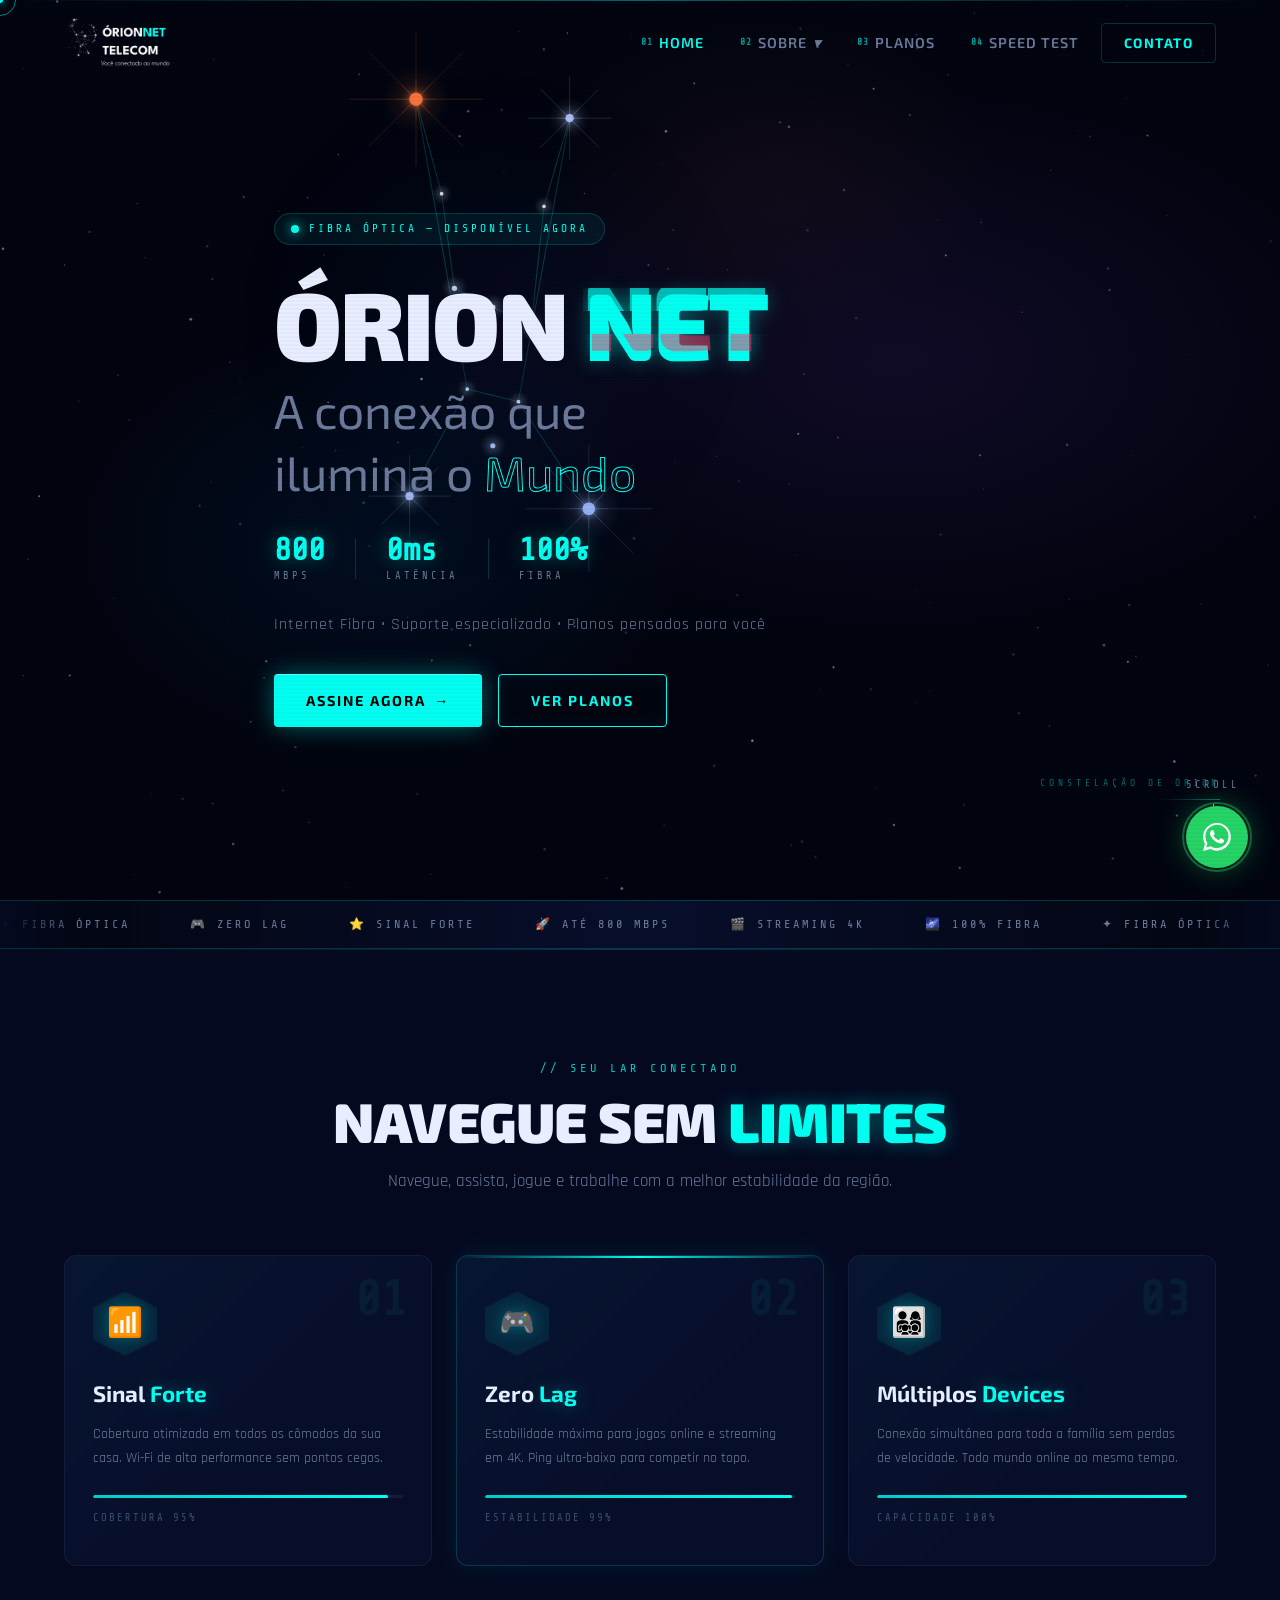
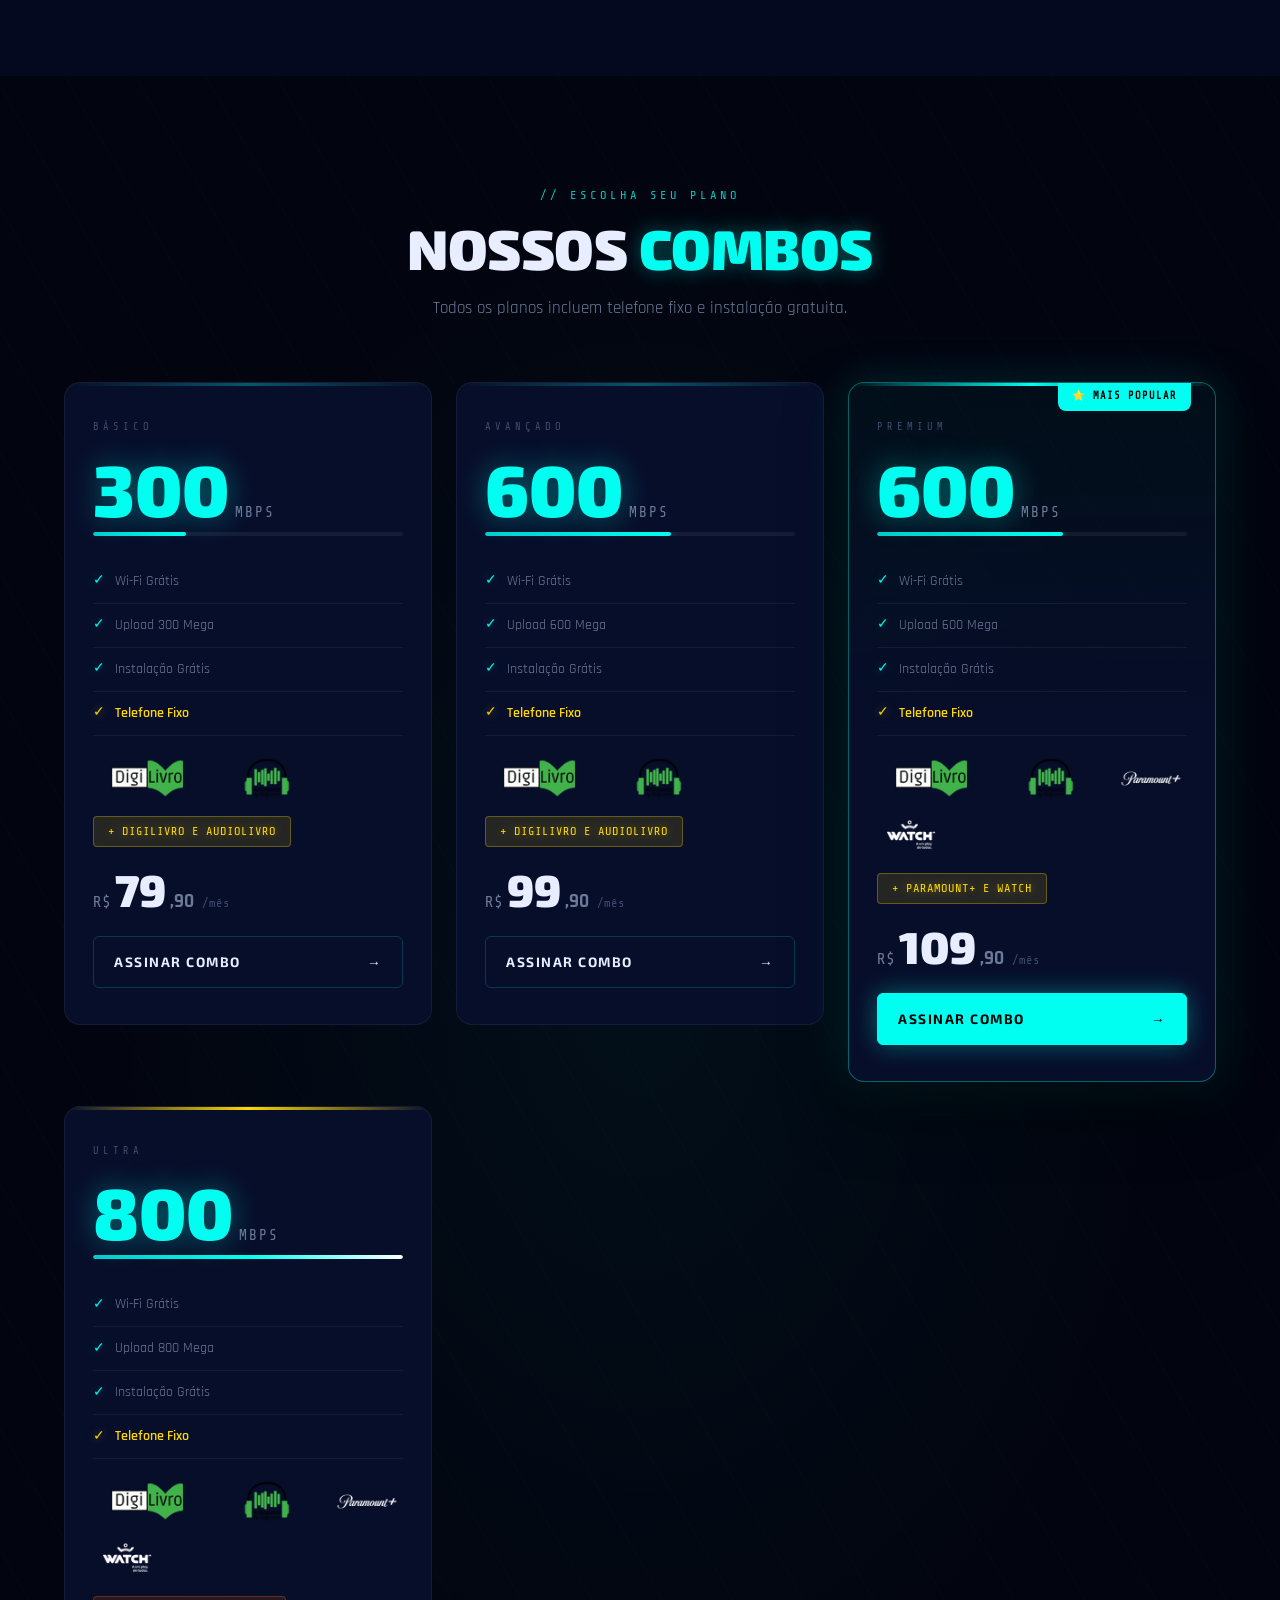
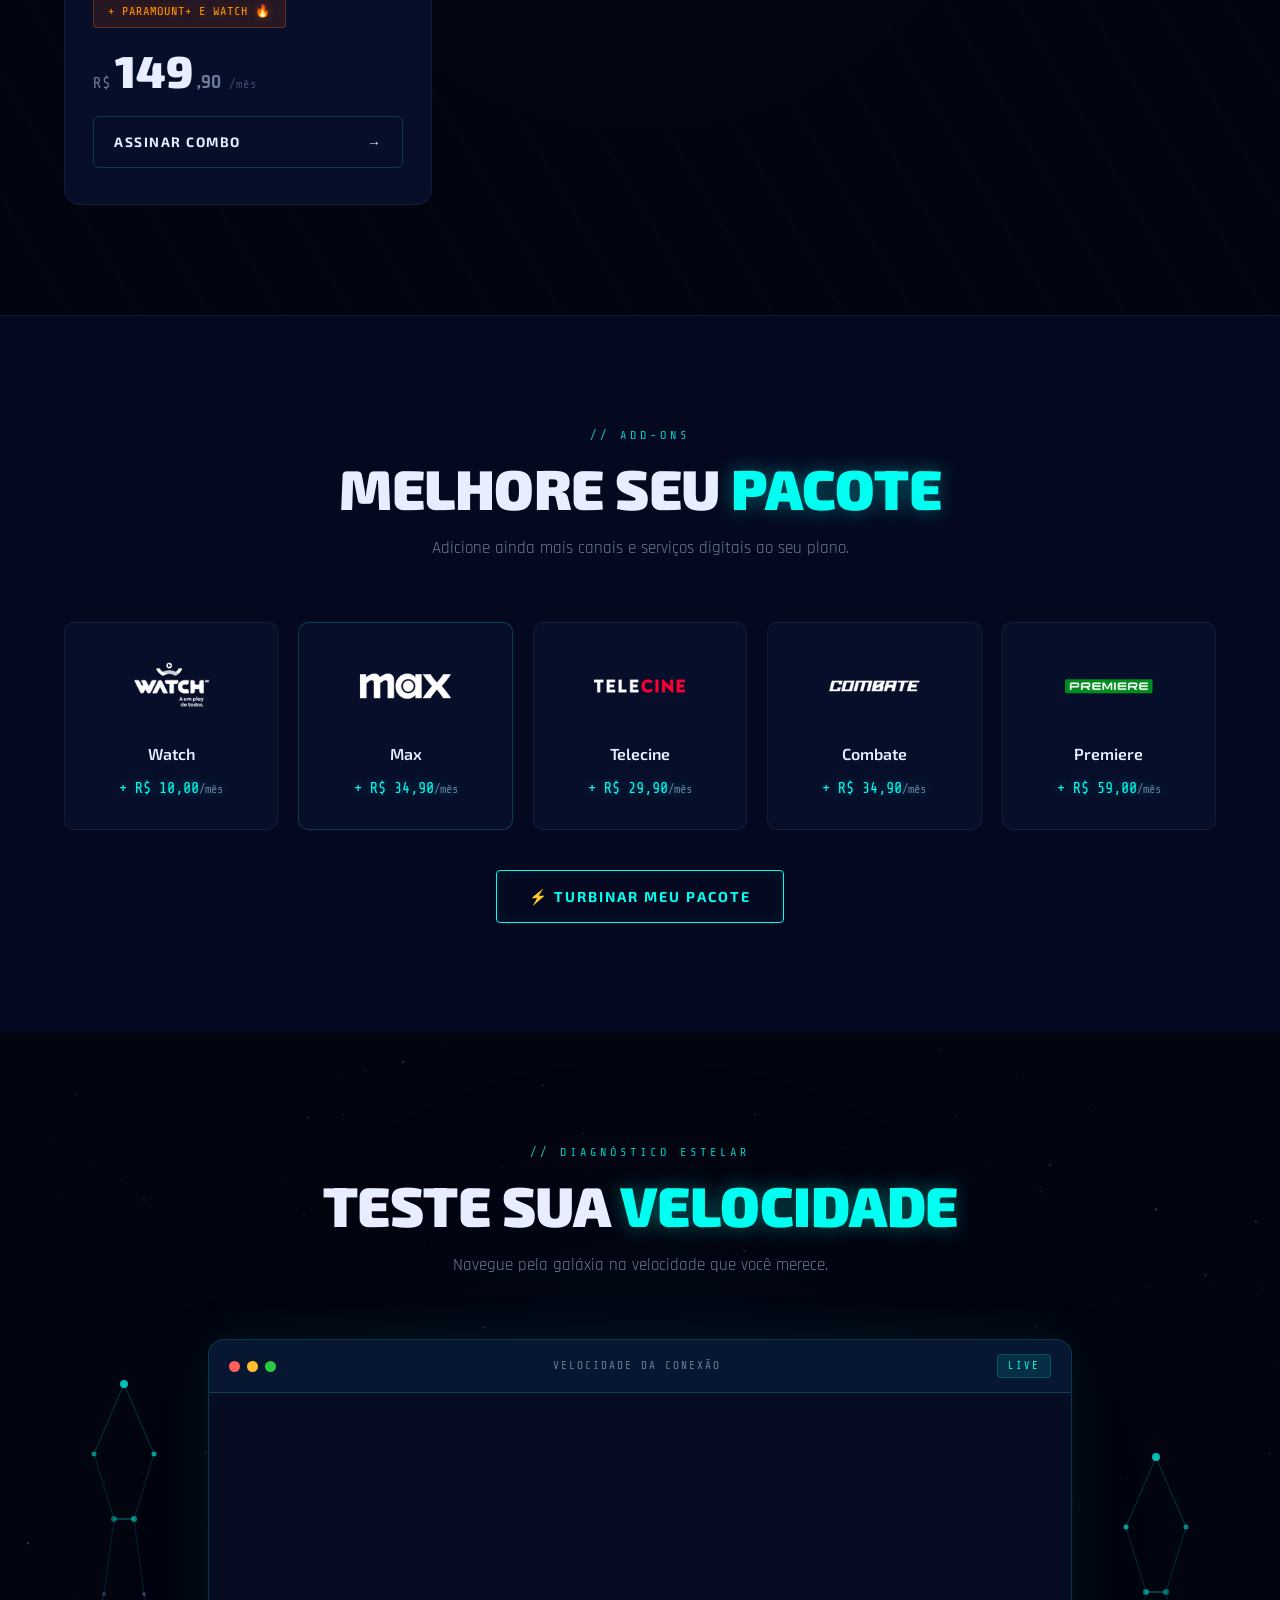
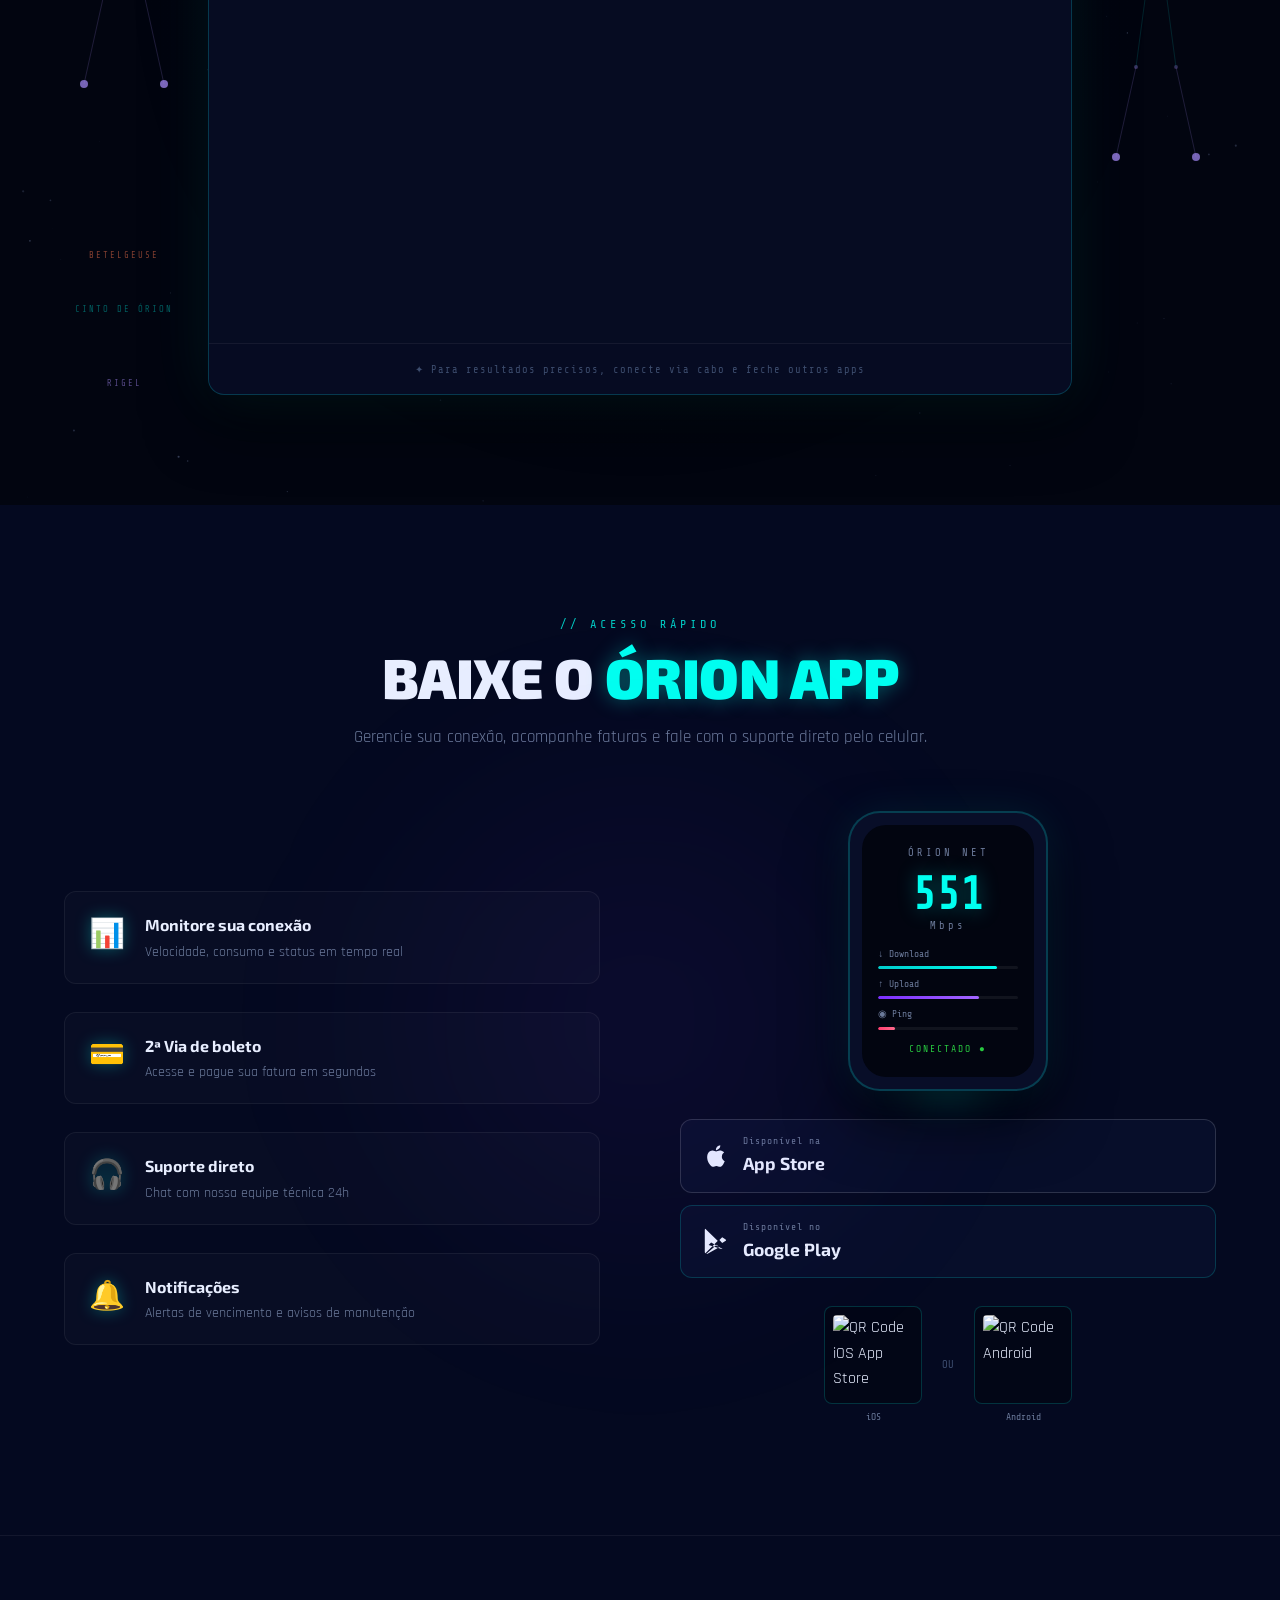
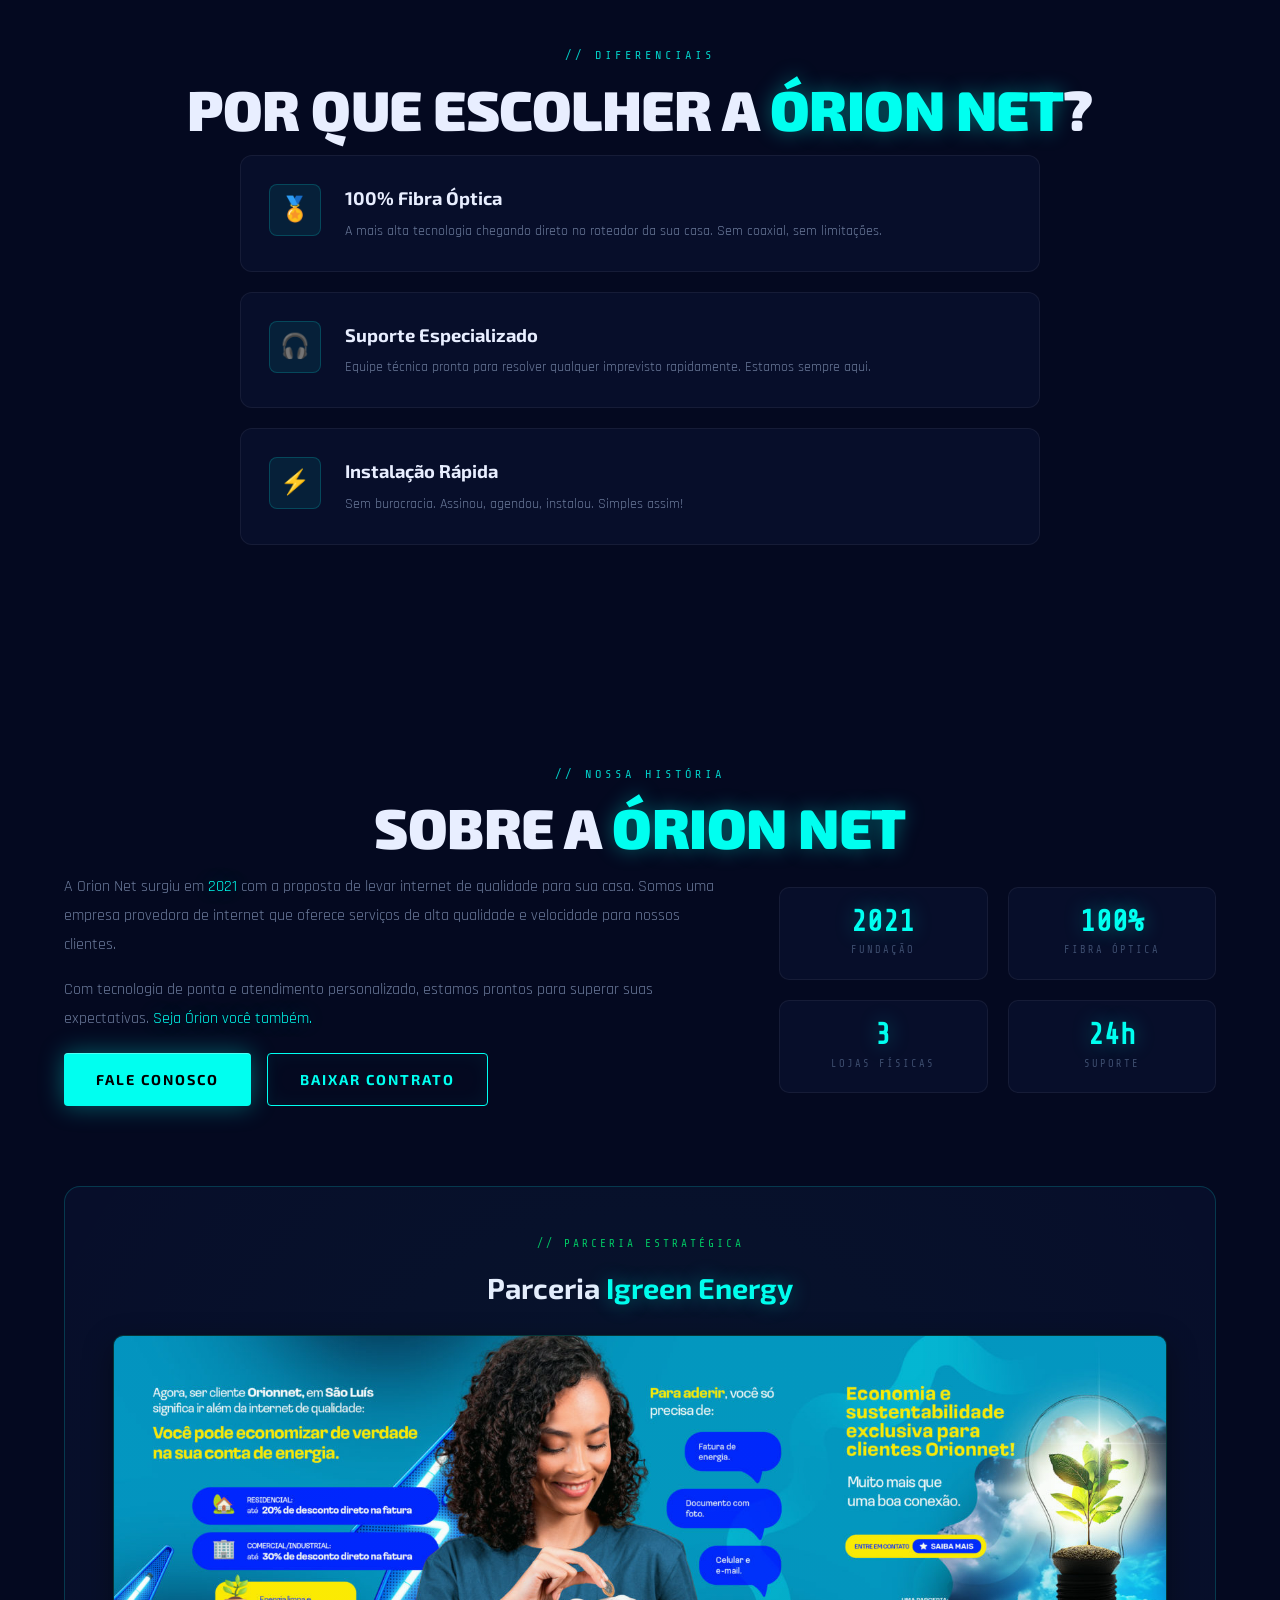
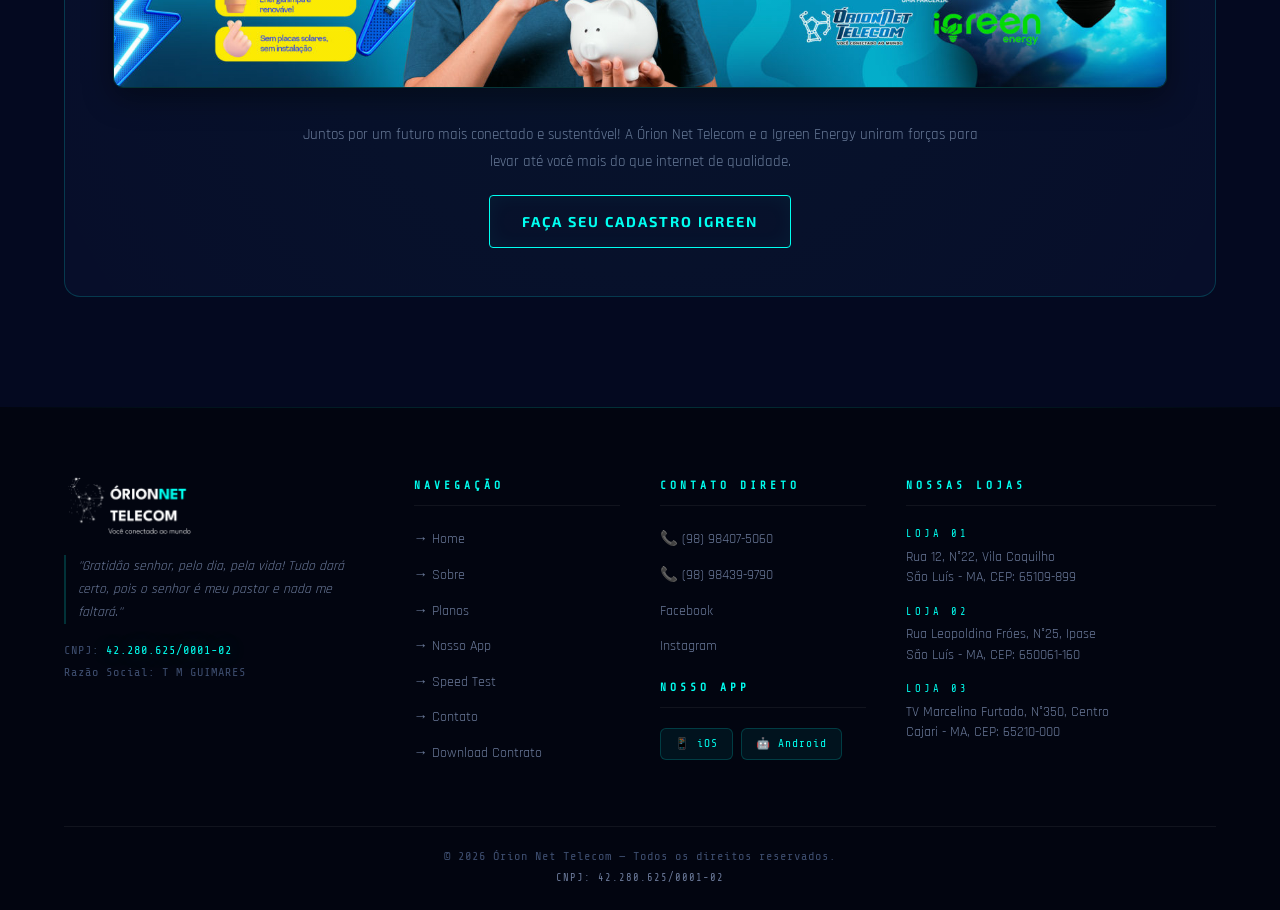
==== commit c22d205d: "correcao ortagrafica" ====
--- a/index.html
+++ b/index.html
@@ -4,31 +4,37 @@
 <head>
   <meta charset="UTF-8">
   <meta name="viewport" content="width=device-width, initial-scale=1.0">
-  <title>Orion Net - Internet Fibra de Alta Velocidade</title>
-          <meta name="description" content="A Órion Net é a conexão que ilumina o Mundo. Assine agora Internet Fibra com suporte especializado e planos pensados para você.">
-  <meta name="keywords" content="internet fibra, 100% fibra óptica, maranhão, são luís, cajari, provedor de internet, orion net, internet rápida, banda larga, wi-fi, streaming">
+  <title>Órion Net - Internet Fibra de Alta Velocidade</title>
+  <meta name="description"
+    content="A Órion Net é a conexão que ilumina o Mundo. Assine agora Internet Fibra com suporte especializado e planos pensados para você.">
+  <meta name="keywords"
+    content="internet fibra, 100% fibra óptica, maranhão, são luís, cajari, provedor de internet, órion net, internet rápida, banda larga, wi-fi, streaming">
   <meta name="theme-color" content="#040920">
   <link rel="canonical" href="https://orionnet.com.br/" />
 
   <!-- Open Graph -->
   <meta property="og:type" content="website">
   <meta property="og:url" content="https://orionnet.com.br/">
-  <meta property="og:title" content="Orion Net - Internet Fibra de Alta Velocidade">
-  <meta property="og:description" content="A Órion Net é a conexão que ilumina o Mundo. Assine agora Internet Fibra com suporte especializado e planos pensados para você.">
+  <meta property="og:title" content="Órion Net - Internet Fibra de Alta Velocidade">
+  <meta property="og:description"
+    content="A Órion Net é a conexão que ilumina o Mundo. Assine agora Internet Fibra com suporte especializado e planos pensados para você.">
   <meta property="og:image" content="https://orionnet.com.br/logos/orionlogo1.png">
 
   <!-- Twitter -->
   <meta property="twitter:card" content="summary_large_image">
   <meta property="twitter:url" content="https://orionnet.com.br/">
-  <meta property="twitter:title" content="Orion Net - Internet Fibra de Alta Velocidade">
-  <meta property="twitter:description" content="A Órion Net é a conexão que ilumina o Mundo. Assine agora Internet Fibra com suporte especializado e planos pensados para você.">
+  <meta property="twitter:title" content="Órion Net - Internet Fibra de Alta Velocidade">
+  <meta property="twitter:description"
+    content="A Órion Net é a conexão que ilumina o Mundo. Assine agora Internet Fibra com suporte especializado e planos pensados para você.">
   <meta property="twitter:image" content="https://orionnet.com.br/logos/orionlogo1.png">
 
   <link rel="icon" type="image/png" href="logos/orionlogo1.png">
   <link rel="preconnect" href="https://fonts.googleapis.com">
   <link rel="preconnect" href="https://fonts.gstatic.com" crossorigin>
-  <link href="https://fonts.googleapis.com/css2?family=Rajdhani:wght@400;500;600;700&family=Exo+2:wght@300;400;500;700;900&family=Share+Tech+Mono&display=swap" rel="stylesheet">
-  
+  <link
+    href="https://fonts.googleapis.com/css2?family=Rajdhani:wght@400;500;600;700&family=Exo+2:wght@300;400;500;700;900&family=Share+Tech+Mono&display=swap"
+    rel="stylesheet">
+
   <link rel="preload" as="style" href="style.css">
   <link rel="stylesheet" href="style.css">
   <script src="script.js" defer></script>
@@ -46,7 +52,7 @@
     <div class="container navbar">
       <div class="logo">
         <a href="#home">
-          <img src="logos/orionlogo2.png" alt="Orion Net Logo" style="height: 50px;">
+          <img src="logos/orionlogo2.png" alt="Órion Net Logo" style="height: 50px;">
         </a>
       </div>
       <button class="hamburger" aria-label="Menu"><span></span><span></span><span></span></button>
@@ -318,12 +324,14 @@
           <div class="addon-price">+ R$ 10,00<span>/mês</span></div>
         </div>
         <div class="addon-card addon-featured">
-          <div class="addon-logo"><img src="logos/Max_Primary_WHT_RGB-NoTM.png" alt="Max" style="height: 70px;" loading="lazy"></div>
+          <div class="addon-logo"><img src="logos/Max_Primary_WHT_RGB-NoTM.png" alt="Max" style="height: 70px;"
+              loading="lazy"></div>
           <strong>Max</strong>
           <div class="addon-price">+ R$ 34,90<span>/mês</span></div>
         </div>
         <div class="addon-card">
-          <div class="addon-logo"><img src="logos/telecine.png" alt="Telecine" style="height: 70px;" loading="lazy"></div>
+          <div class="addon-logo"><img src="logos/telecine.png" alt="Telecine" style="height: 70px;" loading="lazy">
+          </div>
           <strong>Telecine</strong>
           <div class="addon-price">+ R$ 29,90<span>/mês</span></div>
         </div>
@@ -333,7 +341,8 @@
           <div class="addon-price">+ R$ 34,90<span>/mês</span></div>
         </div>
         <div class="addon-card">
-          <div class="addon-logo"><img src="logos/premiere.png" alt="Premiere" style="height: 70px;" loading="lazy"></div>
+          <div class="addon-logo"><img src="logos/premiere.png" alt="Premiere" style="height: 70px;" loading="lazy">
+          </div>
           <strong>Premiere</strong>
           <div class="addon-price">+ R$ 59,00<span>/mês</span></div>
         </div>
@@ -465,7 +474,7 @@
     <div class="app-bg-glow"></div>
     <div class="container">
       <div class="section-label mono">// ACESSO RÁPIDO</div>
-      <h2 class="section-title">BAIXE O <span class="text-cyan">ORION APP</span></h2>
+      <h2 class="section-title">BAIXE O <span class="text-cyan">ÓRION APP</span></h2>
       <p class="section-sub">Gerencie sua conexão, acompanhe faturas e fale com o suporte direto pelo celular.</p>
 
       <div class="app-layout">
@@ -556,7 +565,8 @@
               <div class="qr-box">
                 <img
                   src="https://api.qrserver.com/v1/create-qr-code/?size=100x100&data=https://apps.apple.com/br/app/orion-net/id6755051180&bgcolor=040920&color=00fff0&qzone=1"
-                  alt="QR Code iOS App Store" width="80" height="80" style="border-radius:4px;display:block;" loading="lazy" />
+                  alt="QR Code iOS App Store" width="80" height="80" style="border-radius:4px;display:block;"
+                  loading="lazy" />
               </div>
               <span class="mono"
                 style="font-size:0.6rem;color:var(--text-muted);margin-top:6px;display:block;text-align:center;">iOS</span>
@@ -612,16 +622,17 @@
   <section id="sobre" class="sobre">
     <div class="container">
       <div class="section-label mono">// NOSSA HISTÓRIA</div>
-      <h2 class="section-title">SOBRE A <span class="text-cyan">ORION NET</span></h2>
+      <h2 class="section-title">SOBRE A <span class="text-cyan">ÓRION NET</span></h2>
       <div class="sobre-layout">
         <div class="sobre-text-block">
           <p>A Orion Net surgiu em <span class="text-cyan">2021</span> com a proposta de levar internet de qualidade
             para sua casa. Somos uma empresa provedora de internet que oferece serviços de alta qualidade e velocidade
             para nossos clientes.</p>
           <p>Com tecnologia de ponta e atendimento personalizado, estamos prontos para superar suas expectativas. <span
-              class="text-cyan">Seja Orion você também.</span></p>
+              class="text-cyan">Seja Órion você também.</span></p>
           <div style="display: flex; gap: 16px; margin-top: 20px; flex-wrap: wrap;">
-            <a href="https://api.whatsapp.com/send?phone=5598984075060" target="_blank" class="btn btn-primary">Fale Conosco</a>
+            <a href="https://api.whatsapp.com/send?phone=5598984075060" target="_blank" class="btn btn-primary">Fale
+              Conosco</a>
             <a href="contrato.html" class="btn btn-ghost">Baixar Contrato</a>
           </div>
         </div>
@@ -639,7 +650,8 @@
       <div class="igreen-block">
         <div class="igreen-label mono">// PARCERIA ESTRATÉGICA</div>
         <h3>Parceria <span class="text-cyan">Igreen Energy</span></h3>
-        <img src="logos/orionigreen_verde-1536x512.jpg" alt="Banner Parceria Orion e Igreen Energy" class="igreen-img" loading="lazy">
+        <img src="logos/orionigreen_verde-1536x512.jpg" alt="Banner Parceria Orion e Igreen Energy" class="igreen-img"
+          loading="lazy">
         <p>Juntos por um futuro mais conectado e sustentável! A Órion Net Telecom e a Igreen Energy uniram forças para
           levar até você mais do que internet de qualidade.</p>
         <a href="#" class="btn btn-ghost" style="margin-top:20px;">Faça seu cadastro Igreen</a>
@@ -653,7 +665,8 @@
     <div class="container">
       <div class="footer-grid">
         <div class="footer-col footer-brand">
-          <div class="footer-logo"><img src="logos/orionlogo2.png" alt="Logo Orion Net no Rodapé" style="height: 60px;" loading="lazy"></div>
+          <div class="footer-logo"><img src="logos/orionlogo2.png" alt="Logo Orion Net no Rodapé" style="height: 60px;"
+              loading="lazy"></div>
           <p class="footer-quote">"Gratidão senhor, pelo dia, pela vida! Tudo dará certo, pois o senhor é meu pastor e
             nada me faltará."</p>
           <div class="footer-cnpj mono">
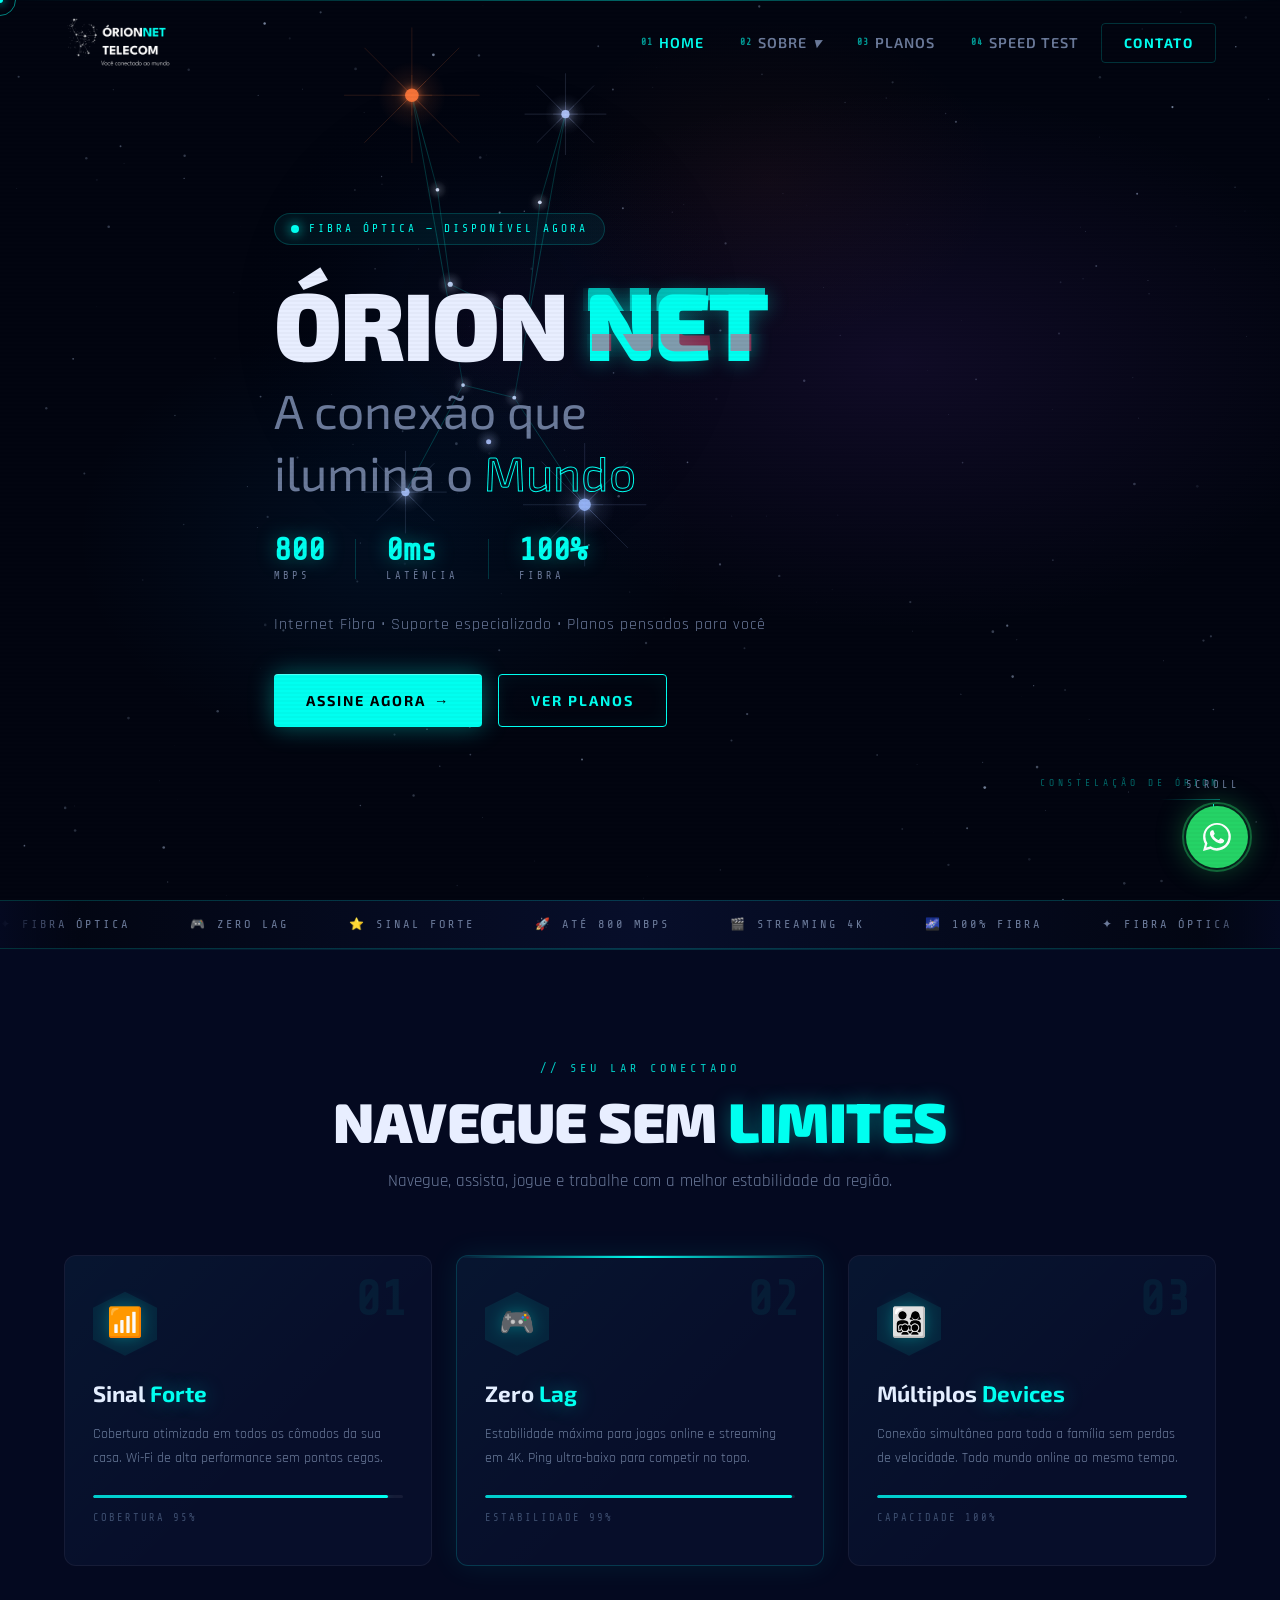
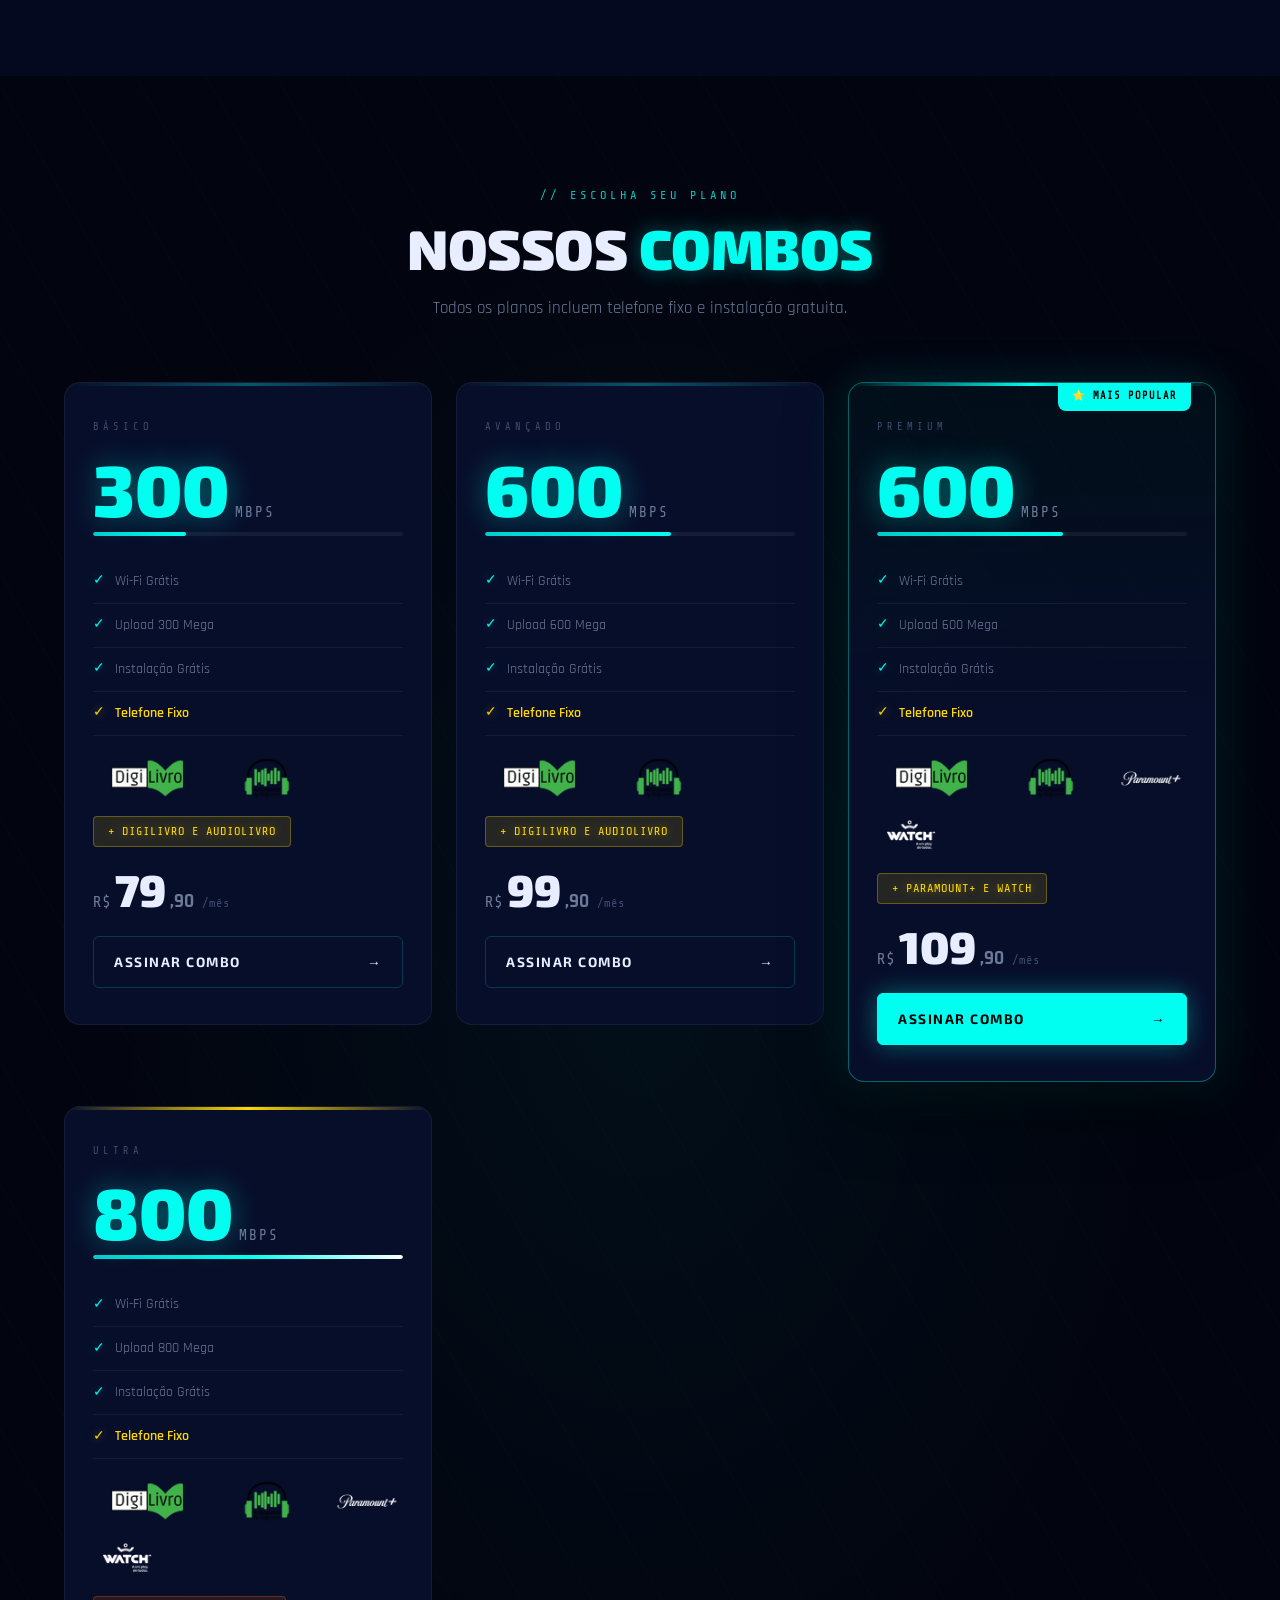
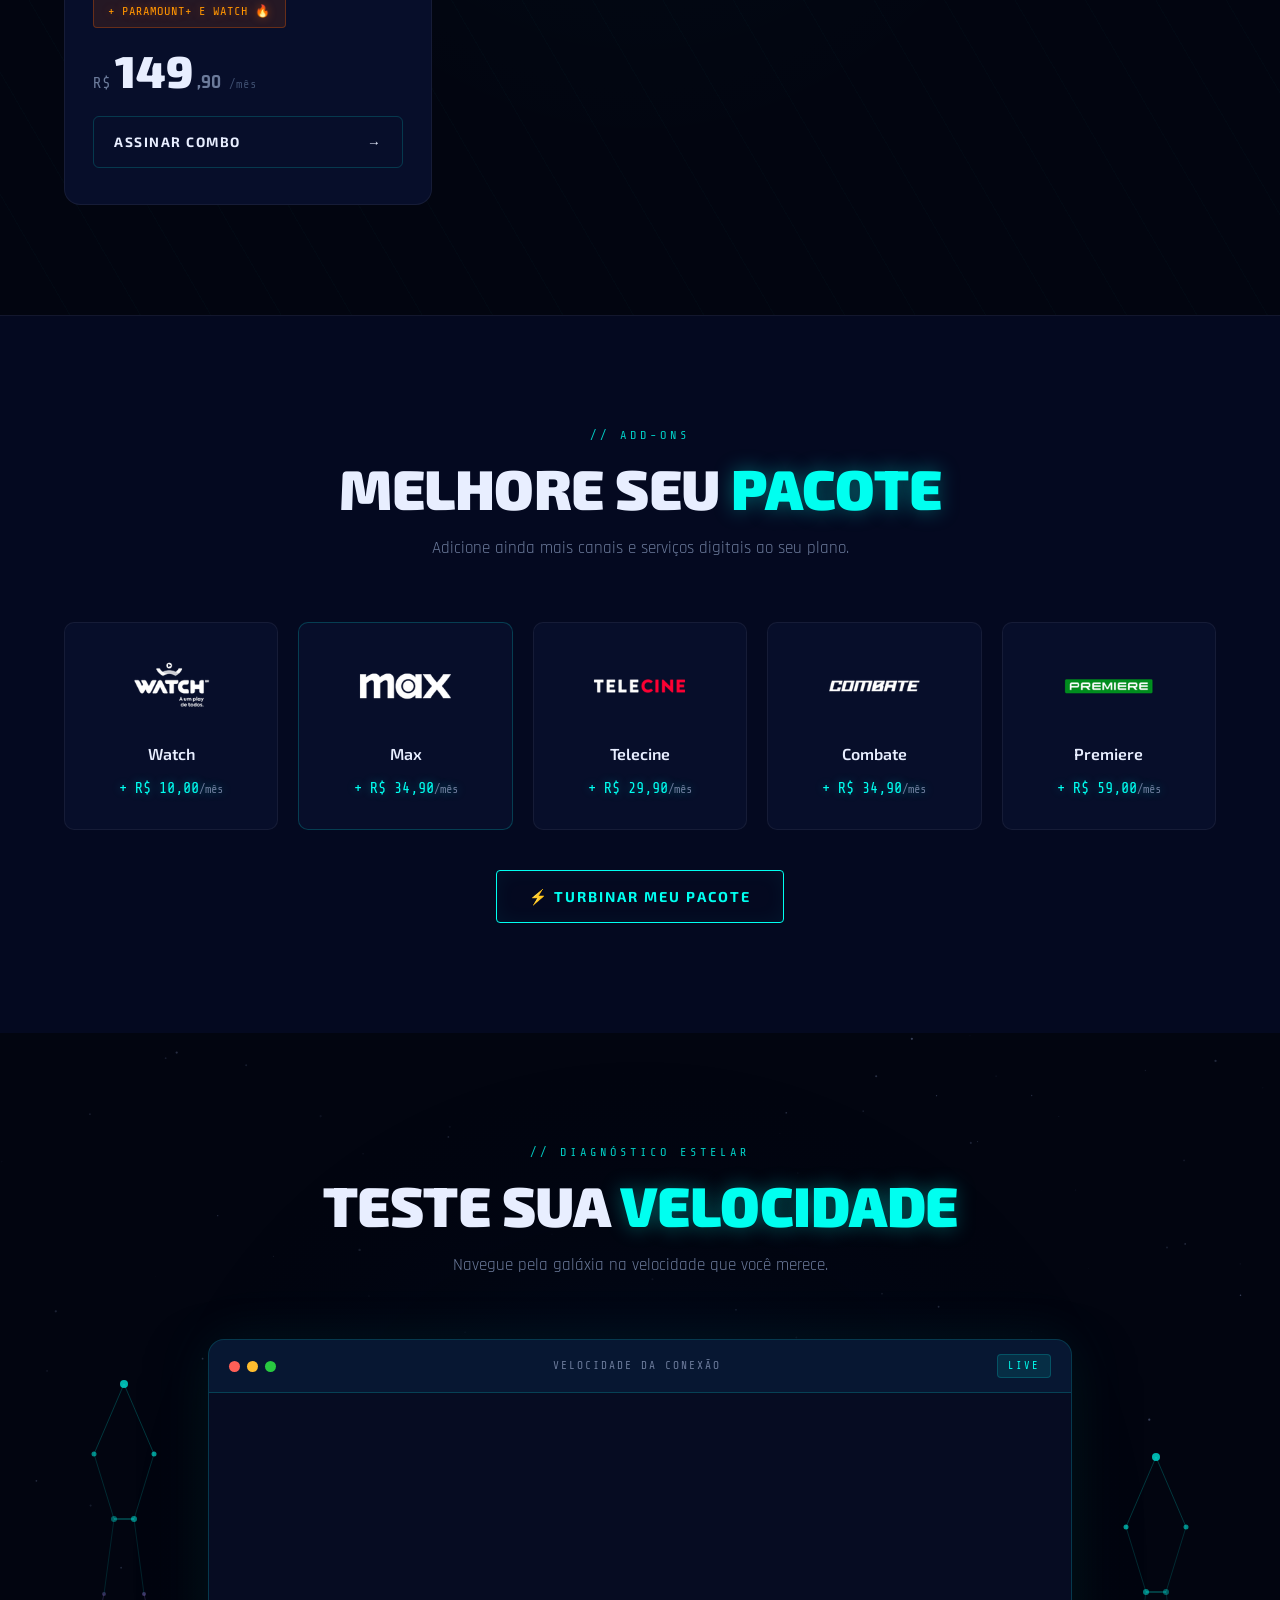
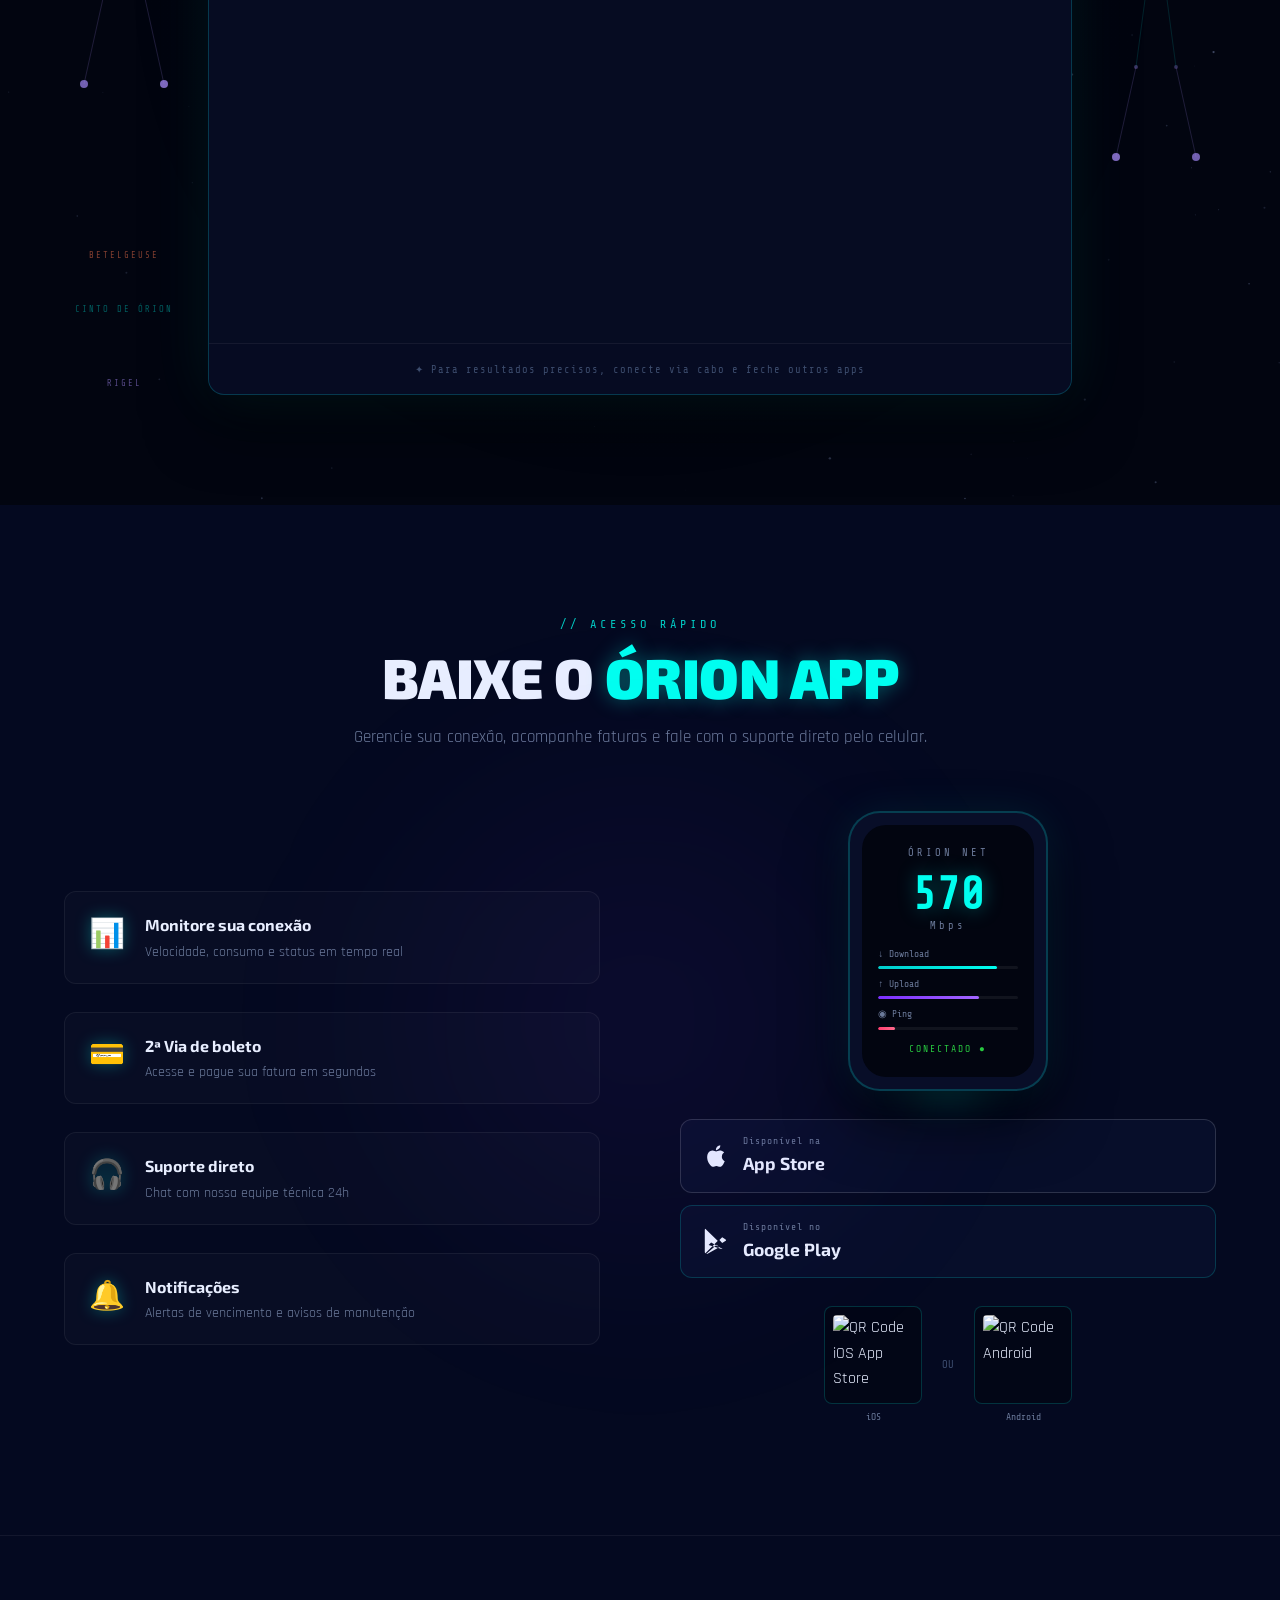
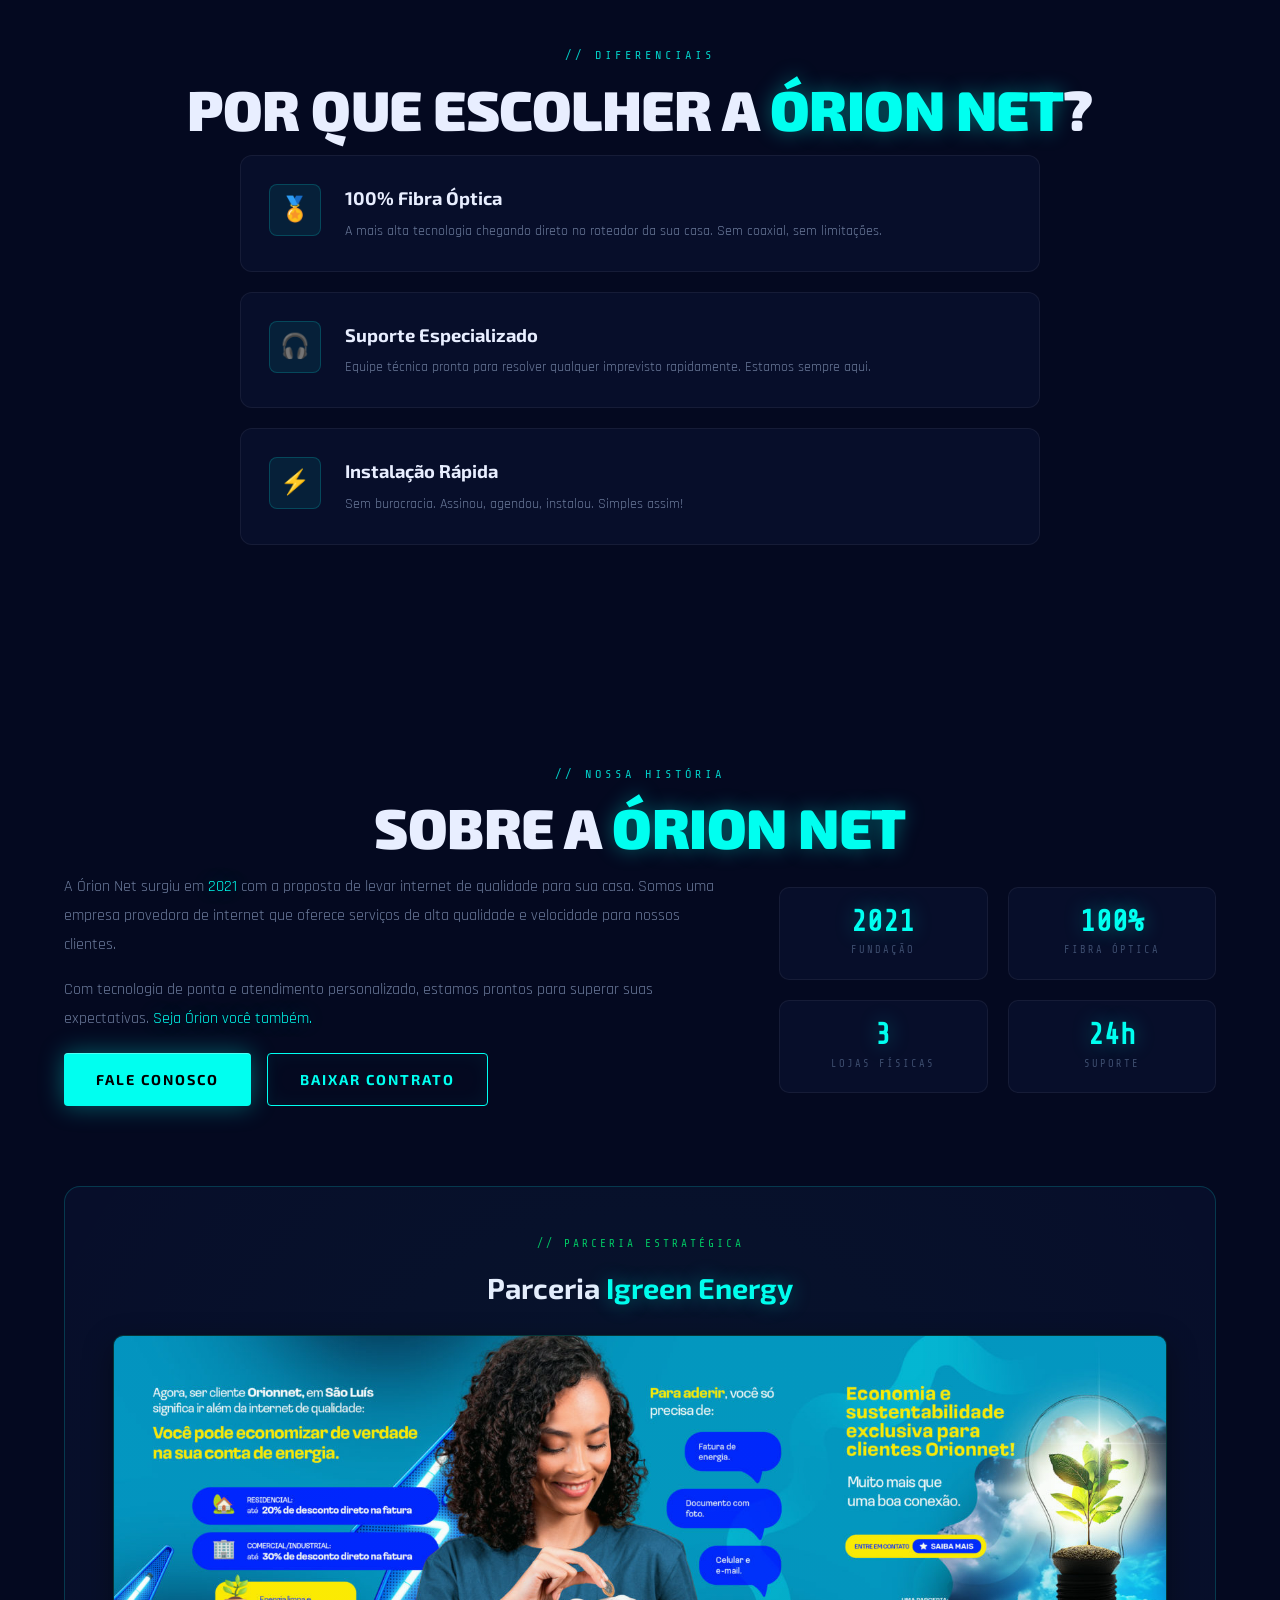
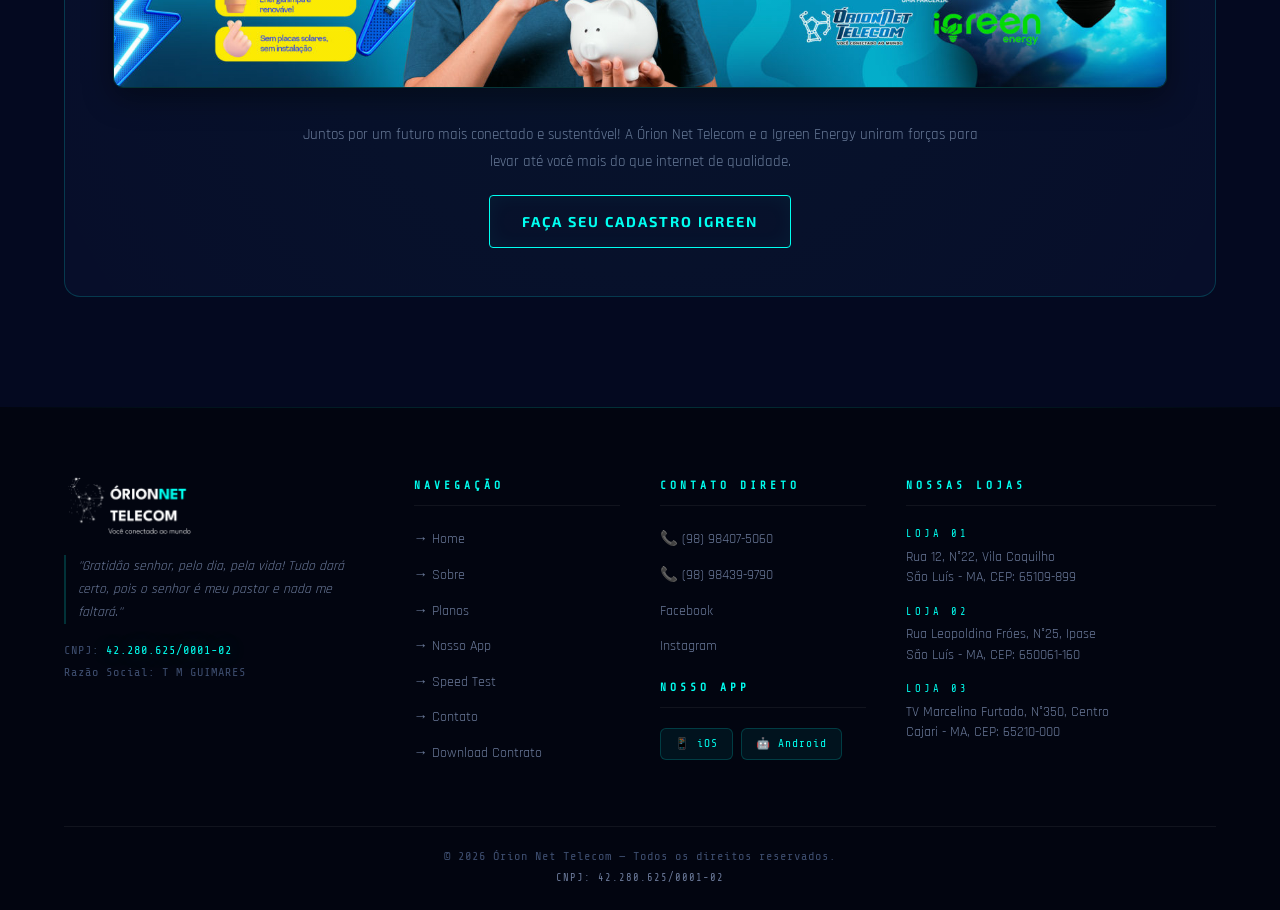
==== commit 5c27eb08: "ortografica" ====
--- a/index.html
+++ b/index.html
@@ -625,7 +625,7 @@
       <h2 class="section-title">SOBRE A <span class="text-cyan">ÓRION NET</span></h2>
       <div class="sobre-layout">
         <div class="sobre-text-block">
-          <p>A Orion Net surgiu em <span class="text-cyan">2021</span> com a proposta de levar internet de qualidade
+          <p>A Órion Net surgiu em <span class="text-cyan">2021</span> com a proposta de levar internet de qualidade
             para sua casa. Somos uma empresa provedora de internet que oferece serviços de alta qualidade e velocidade
             para nossos clientes.</p>
           <p>Com tecnologia de ponta e atendimento personalizado, estamos prontos para superar suas expectativas. <span
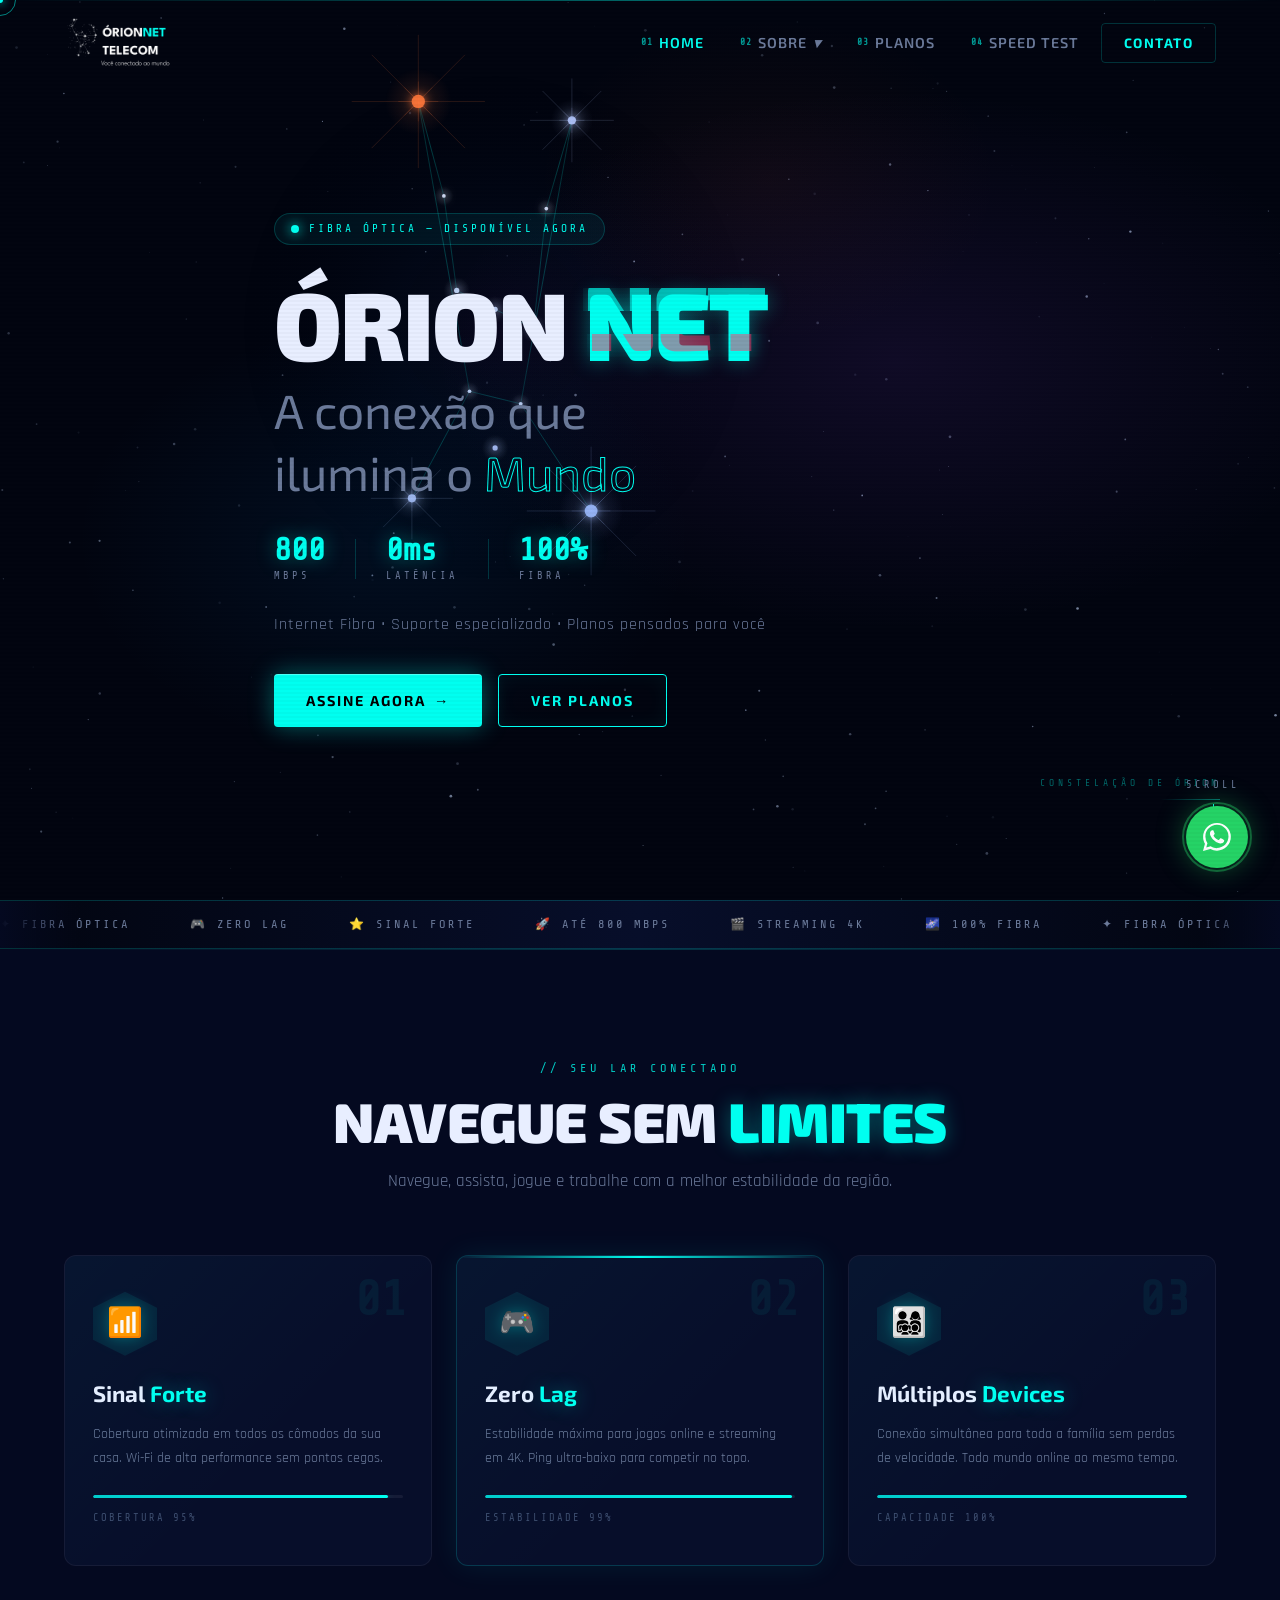
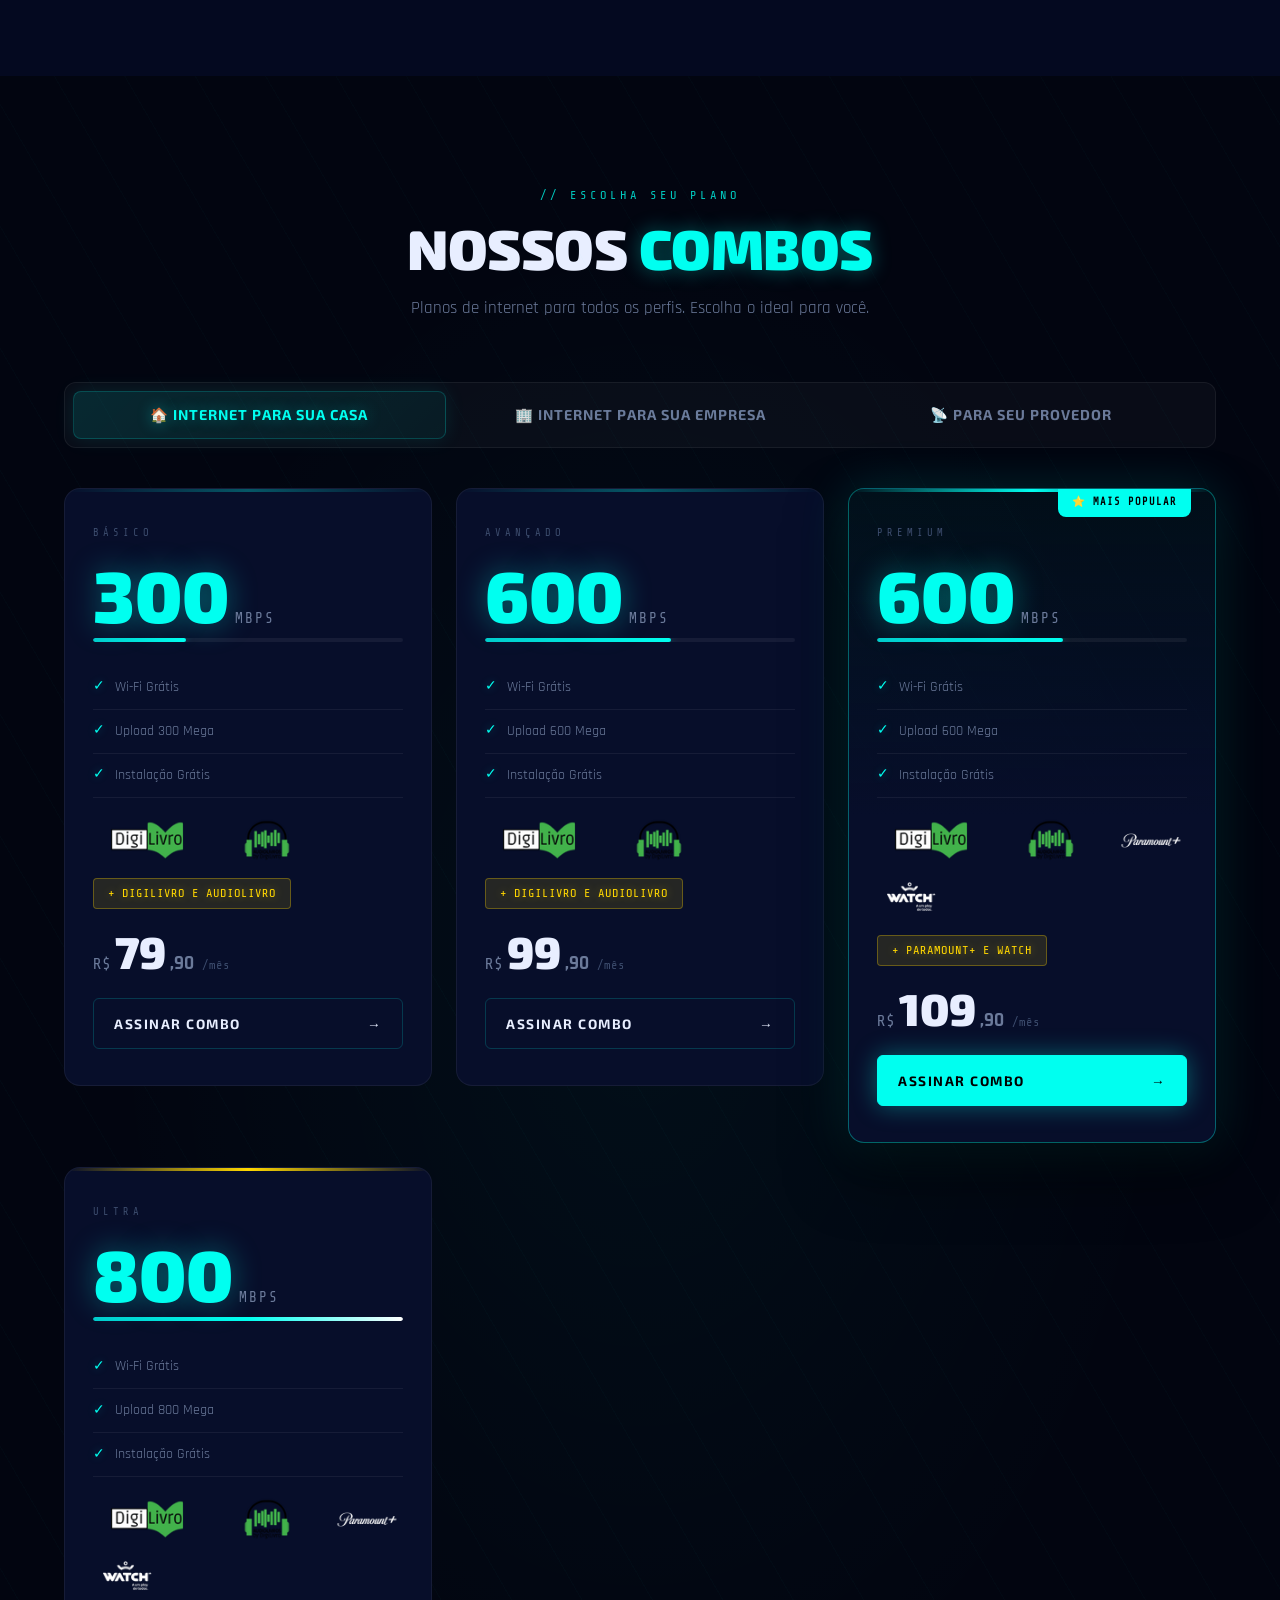
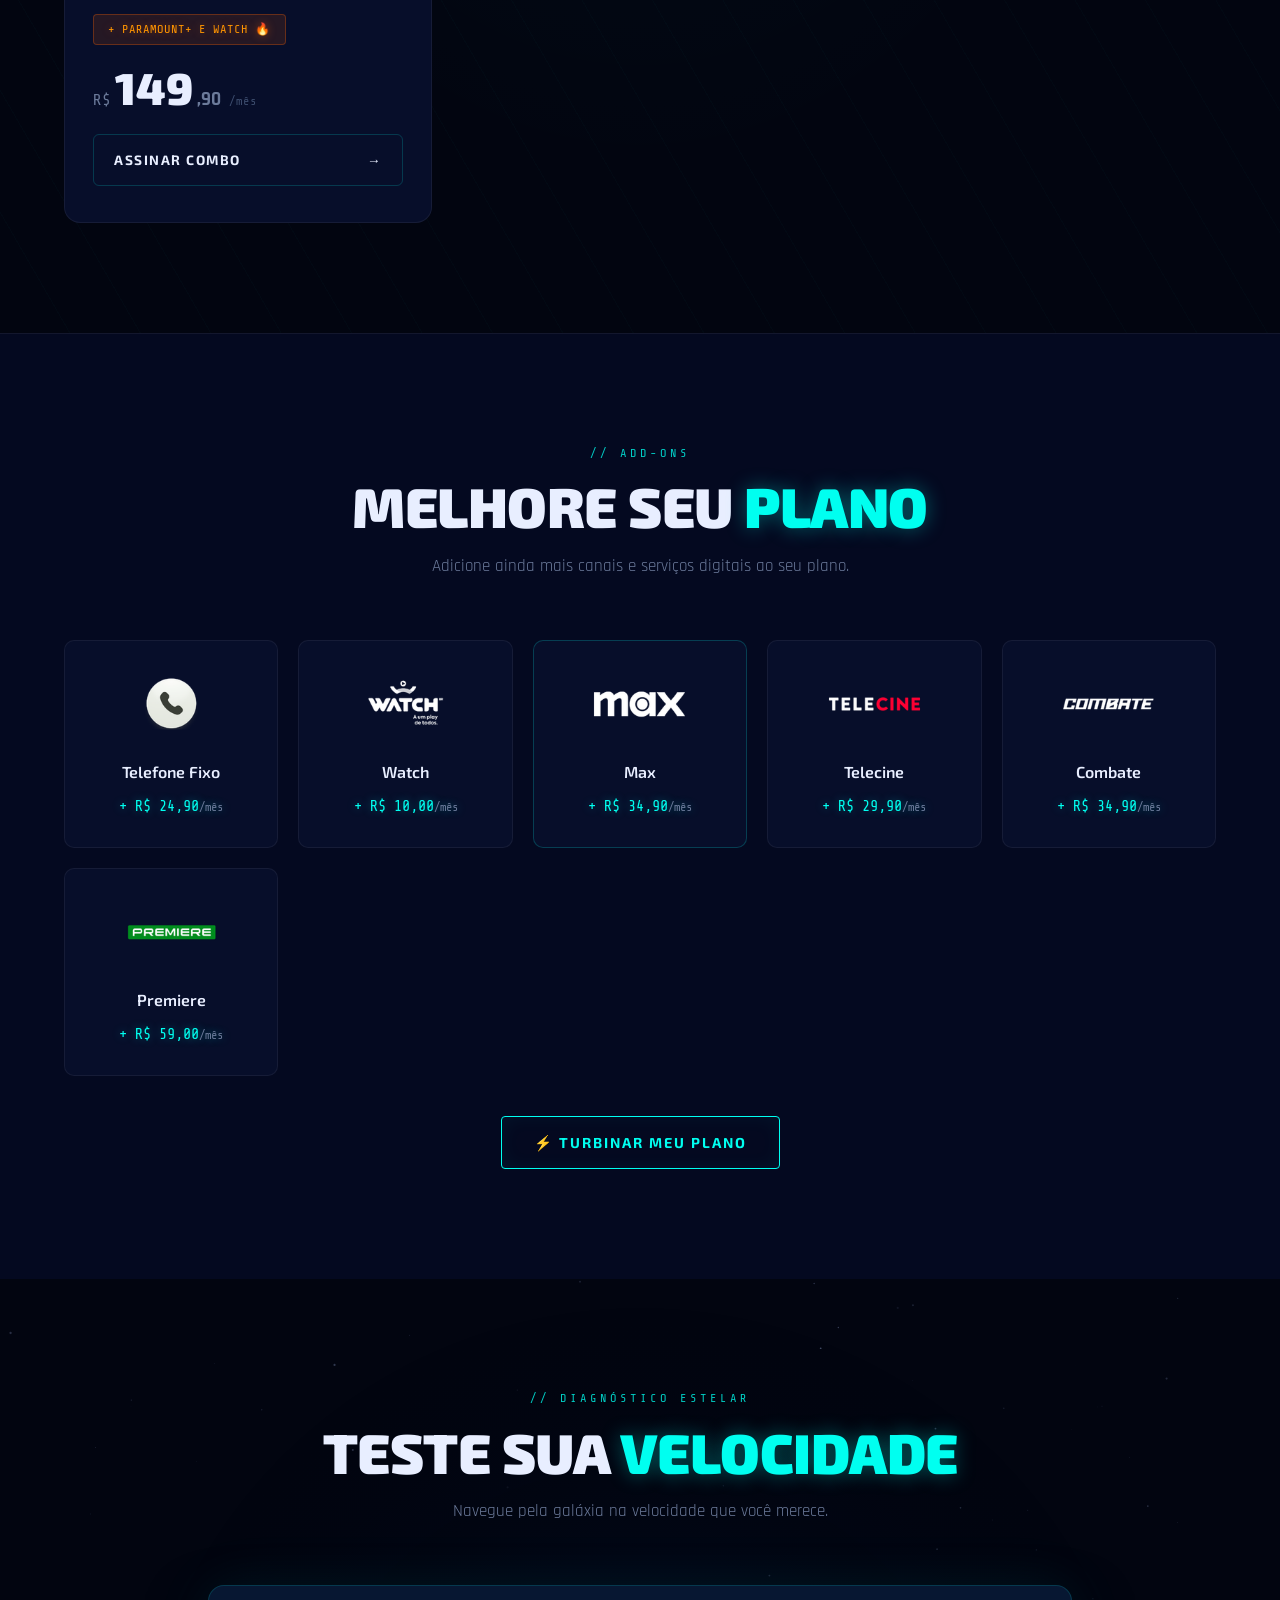
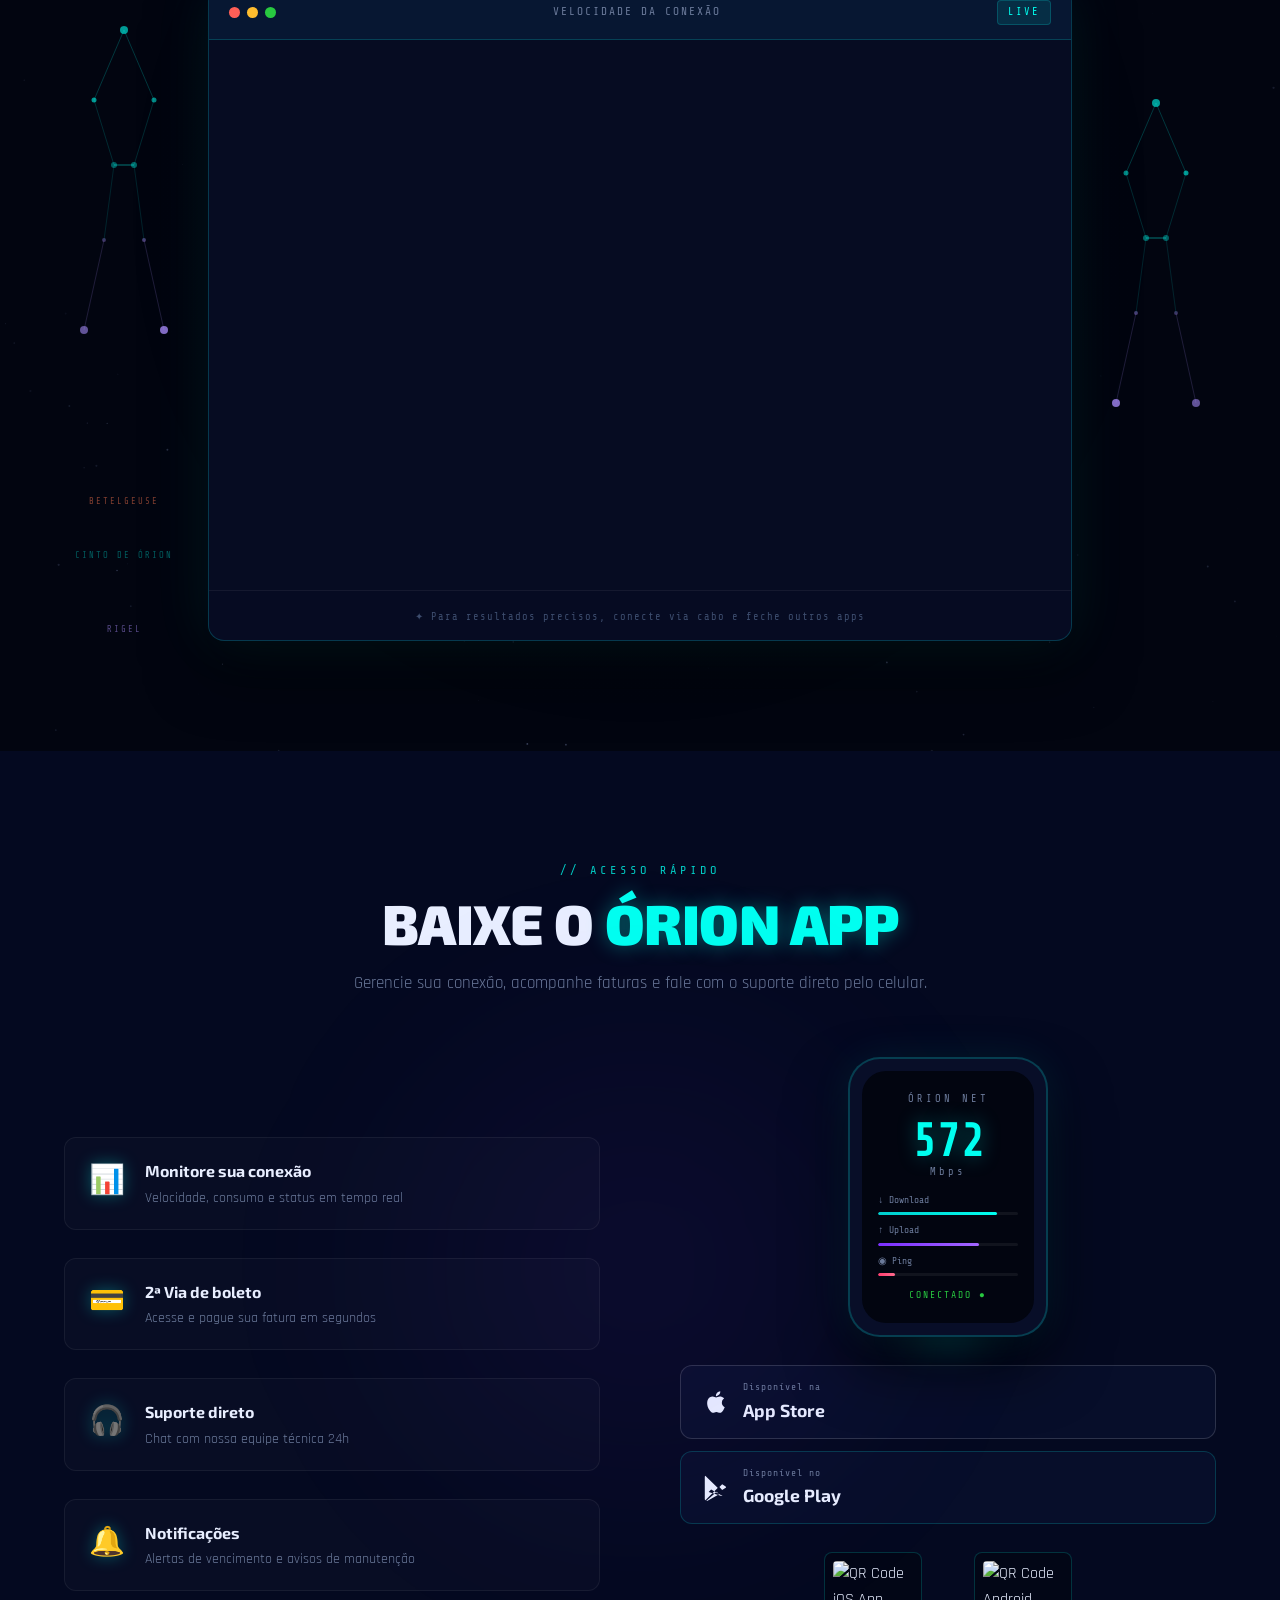
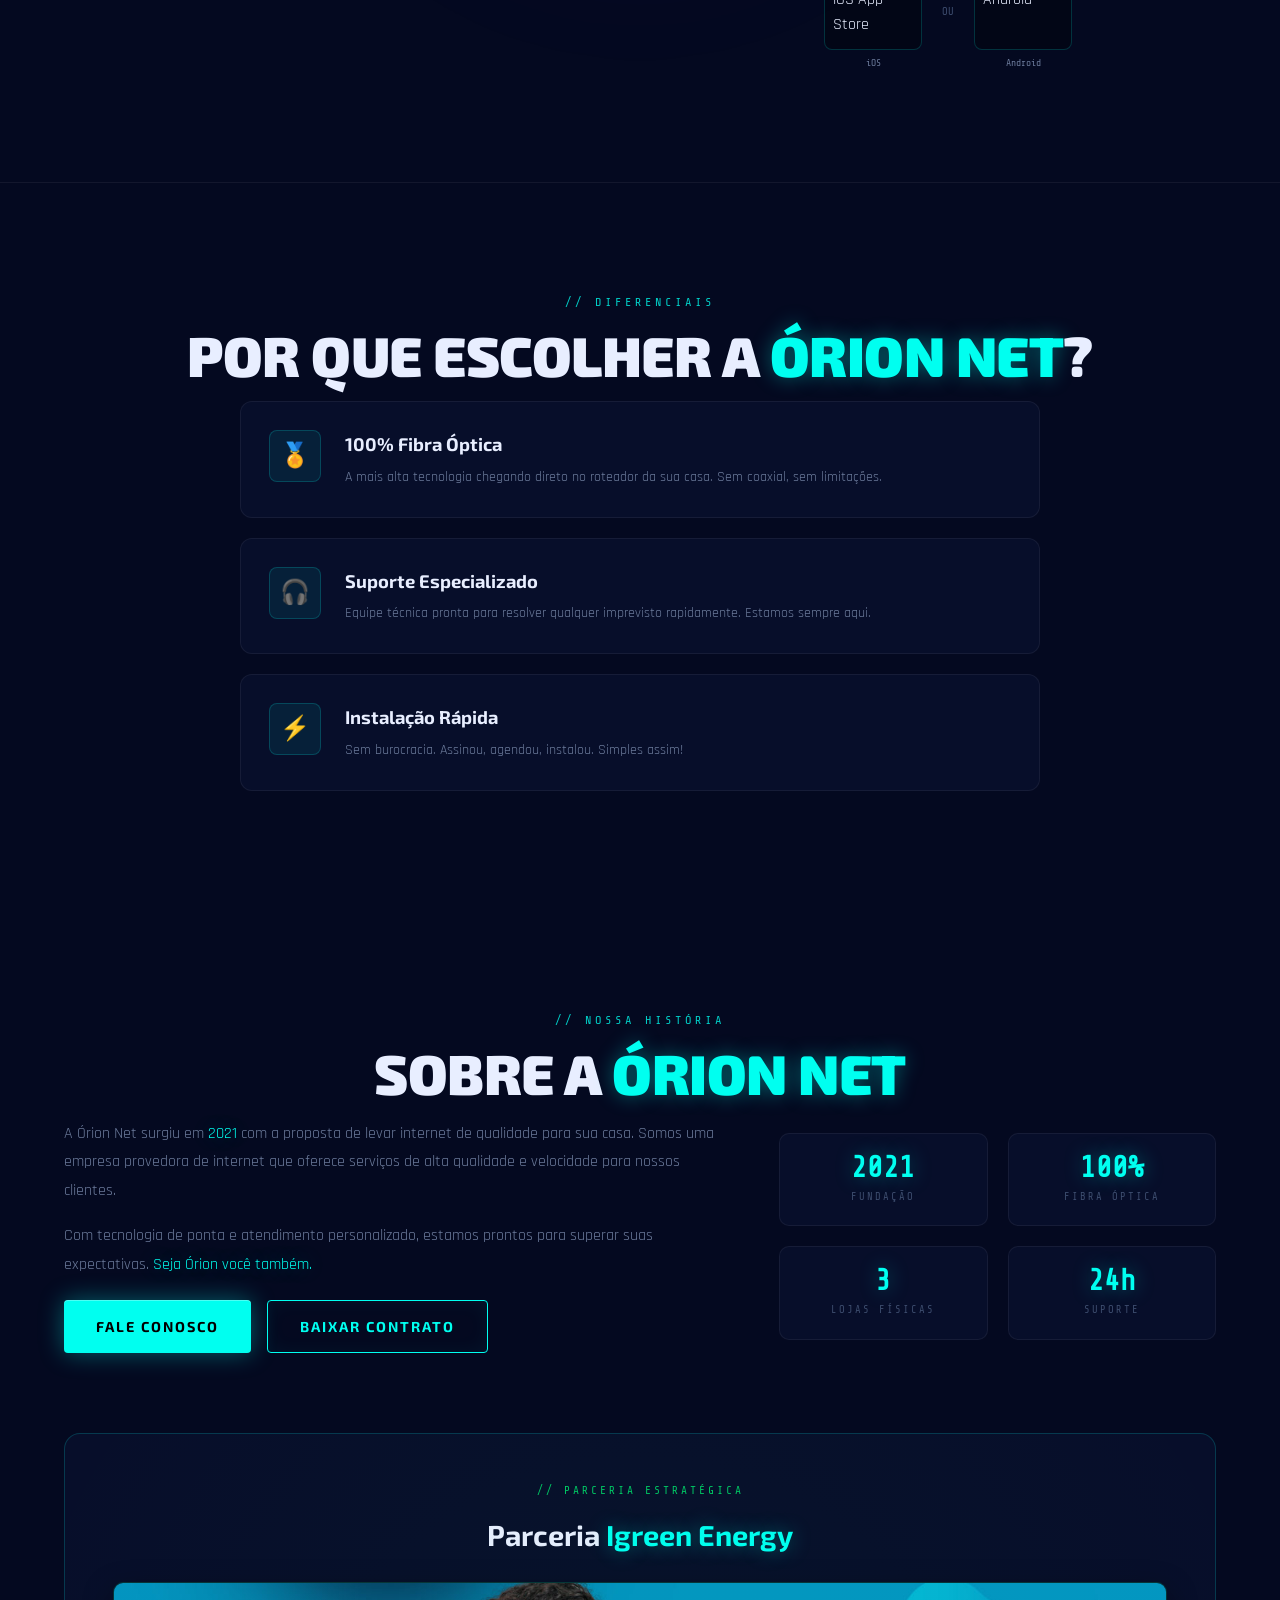
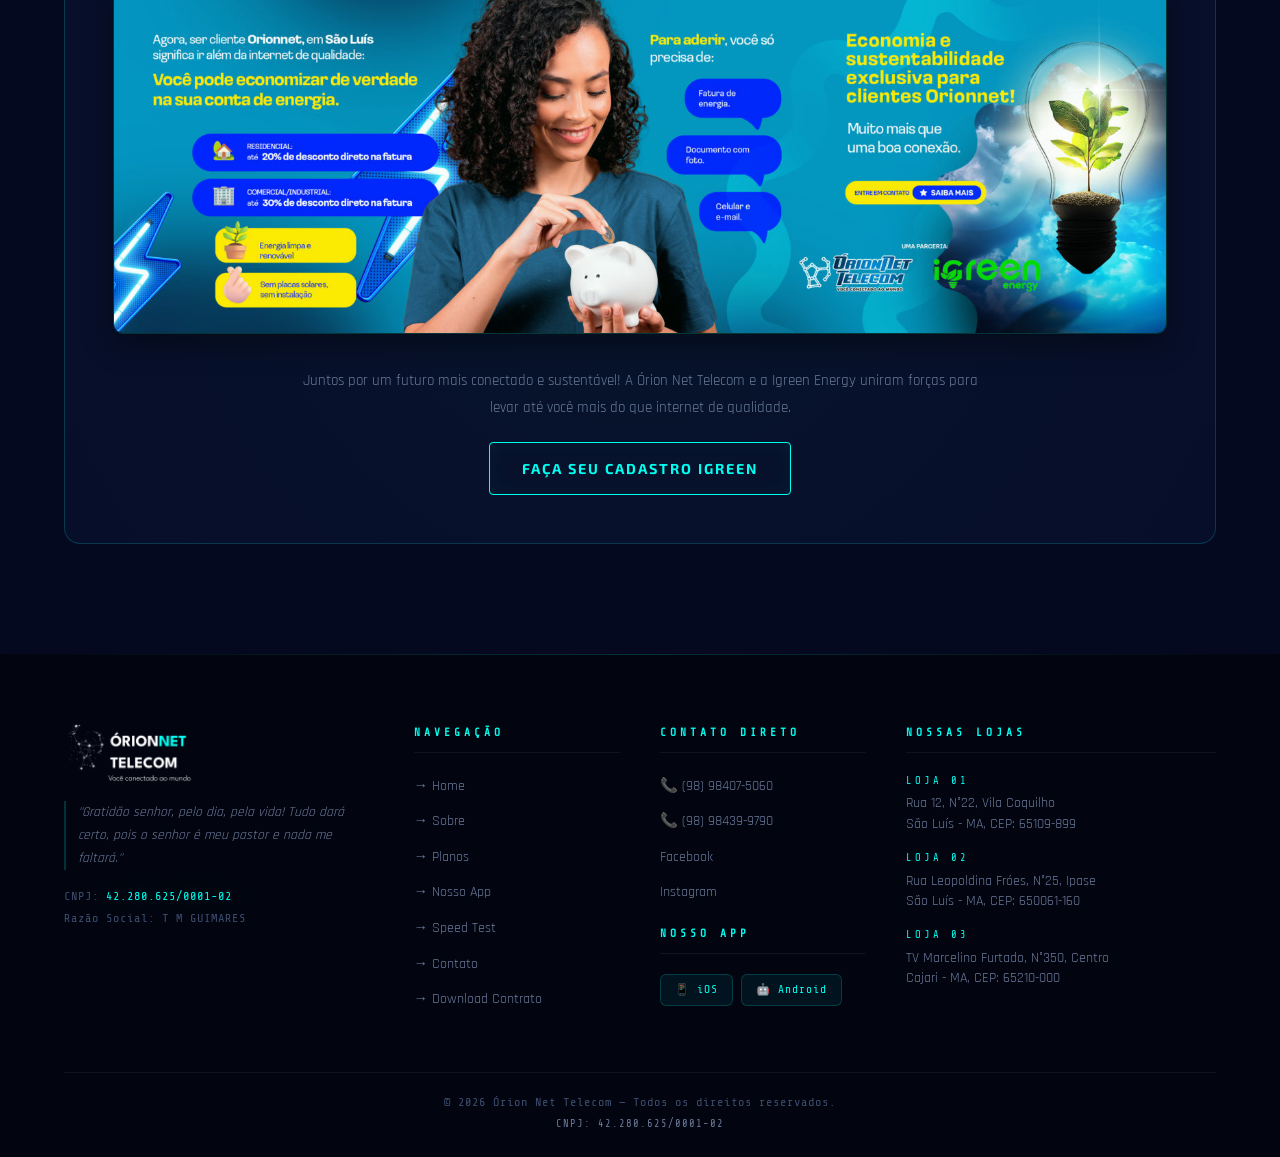
==== commit f4a99c0f: "inclusao de novos planos" ====
--- a/index.html
+++ b/index.html
@@ -173,141 +173,247 @@
     </div>
   </section>
 
-  <!-- PLANOS ATUALIZADOS -->
+  <!-- PLANOS COM ABAS -->
   <section id="planos" class="planos">
     <div class="planos-bg-pattern"></div>
     <div class="container">
       <div class="section-label mono">// ESCOLHA SEU PLANO</div>
       <h2 class="section-title">NOSSOS <span class="text-cyan">COMBOS</span></h2>
-      <p class="section-sub">Todos os planos incluem telefone fixo e instalação gratuita.</p>
-      <div class="planos-grid">
-
-        <div class="plano-card">
-          <div class="plano-tag mono">BÁSICO</div>
-          <div class="plano-speed"><span class="speed-num">300</span><span class="speed-unit">MBPS</span></div>
-          <div class="speed-visual">
-            <div class="speed-bar">
-              <div class="speed-fill" style="width:30%"></div>
-            </div>
-          </div>
-          <ul class="plano-features">
-            <li><span class="check">✓</span> Wi-Fi Grátis</li>
-            <li><span class="check">✓</span> Upload 300 Mega</li>
-            <li><span class="check">✓</span> Instalação Grátis</li>
-            <li><span class="check check-phone">✓</span><span class="phone-tag">Telefone Fixo</span></li>
-          </ul>
-          <div
-            style="display: flex; gap: 12px; margin-bottom: 15px; align-items: center; justify-content: flex-start; flex-wrap: wrap;">
-            <img src="logos/digilivro.png" alt="Digilivro" style="height: 45px;">
-            <img src="logos/audiolivro.png" alt="Audiolivro" style="height: 45px;">
-          </div>
-          <div class="combo-badge-wrap">
-            <div class="combo-badge">+ DIGILIVRO E AUDIOLIVRO</div>
-          </div>
-          <div class="plano-price">
-            <span class="price-currency">R$</span><span class="price-val">79</span><span
-              class="price-cents">,90</span><span class="price-period">/mês</span>
-          </div>
-          <a href="https://api.whatsapp.com/send?phone=5598984075060" target="_blank" class="btn btn-plan">ASSINAR COMBO
-            <span>→</span></a>
-        </div>
-
-        <div class="plano-card">
-          <div class="plano-tag mono">AVANÇADO</div>
-          <div class="plano-speed"><span class="speed-num">600</span><span class="speed-unit">MBPS</span></div>
-          <div class="speed-visual">
-            <div class="speed-bar">
-              <div class="speed-fill" style="width:60%"></div>
-            </div>
-          </div>
-          <ul class="plano-features">
-            <li><span class="check">✓</span> Wi-Fi Grátis</li>
-            <li><span class="check">✓</span> Upload 600 Mega</li>
-            <li><span class="check">✓</span> Instalação Grátis</li>
-            <li><span class="check check-phone">✓</span><span class="phone-tag">Telefone Fixo</span></li>
-          </ul>
-          <div
-            style="display: flex; gap: 12px; margin-bottom: 15px; align-items: center; justify-content: flex-start; flex-wrap: wrap;">
-            <img src="logos/digilivro.png" alt="Digilivro" style="height: 45px;" loading="lazy">
-            <img src="logos/audiolivro.png" alt="Audiolivro" style="height: 45px;" loading="lazy">
-          </div>
-          <div class="combo-badge-wrap">
-            <div class="combo-badge">+ DIGILIVRO E AUDIOLIVRO</div>
-          </div>
-          <div class="plano-price">
-            <span class="price-currency">R$</span><span class="price-val">99</span><span
-              class="price-cents">,90</span><span class="price-period">/mês</span>
-          </div>
-          <a href="https://api.whatsapp.com/send?phone=5598984075060" target="_blank" class="btn btn-plan">ASSINAR COMBO
-            <span>→</span></a>
-        </div>
-
-        <div class="plano-card plano-destaque">
-          <div class="plano-popular-badge">⭐ MAIS POPULAR</div>
-          <div class="plano-tag mono">PREMIUM</div>
-          <div class="plano-speed"><span class="speed-num">600</span><span class="speed-unit">MBPS</span></div>
-          <div class="speed-visual">
-            <div class="speed-bar">
-              <div class="speed-fill" style="width:60%"></div>
-            </div>
-          </div>
-          <ul class="plano-features">
-            <li><span class="check">✓</span> Wi-Fi Grátis</li>
-            <li><span class="check">✓</span> Upload 600 Mega</li>
-            <li><span class="check">✓</span> Instalação Grátis</li>
-            <li><span class="check check-phone">✓</span><span class="phone-tag">Telefone Fixo</span></li>
-          </ul>
-          <div
-            style="display: flex; gap: 12px; margin-bottom: 15px; align-items: center; justify-content: flex-start; flex-wrap: wrap;">
-            <img src="logos/digilivro.png" alt="Digilivro" style="height: 45px;" loading="lazy">
-            <img src="logos/audiolivro.png" alt="Audiolivro" style="height: 45px;" loading="lazy">
-            <img src="logos/paramount2.png" alt="Paramount+" style="height: 45px;" loading="lazy">
-            <img src="logos/watch2.png" alt="Watch" style="height: 45px;" loading="lazy">
-          </div>
-          <div class="combo-badge-wrap">
-            <div class="combo-badge">+ PARAMOUNT+ E WATCH</div>
-          </div>
-          <div class="plano-price">
-            <span class="price-currency">R$</span><span class="price-val">109</span><span
-              class="price-cents">,90</span><span class="price-period">/mês</span>
-          </div>
-          <a href="https://api.whatsapp.com/send?phone=5598984075060" target="_blank"
-            class="btn btn-plan btn-plan-destaque">ASSINAR COMBO <span>→</span></a>
-        </div>
-
-        <div class="plano-card plano-ultra">
-          <div class="plano-tag mono">ULTRA</div>
-          <div class="plano-speed"><span class="speed-num">800</span><span class="speed-unit">MBPS</span></div>
-          <div class="speed-visual">
-            <div class="speed-bar">
-              <div class="speed-fill speed-fill-ultra" style="width:100%"></div>
-            </div>
-          </div>
-          <ul class="plano-features">
-            <li><span class="check">✓</span> Wi-Fi Grátis</li>
-            <li><span class="check">✓</span> Upload 800 Mega</li>
-            <li><span class="check">✓</span> Instalação Grátis</li>
-            <li><span class="check check-phone">✓</span><span class="phone-tag">Telefone Fixo</span></li>
-          </ul>
-          <div
-            style="display: flex; gap: 12px; margin-bottom: 15px; align-items: center; justify-content: flex-start; flex-wrap: wrap;">
-            <img src="logos/digilivro.png" alt="Digilivro" style="height: 45px;" loading="lazy">
-            <img src="logos/audiolivro.png" alt="Audiolivro" style="height: 45px;" loading="lazy">
-            <img src="logos/paramount2.png" alt="Paramount+" style="height: 45px;" loading="lazy">
-            <img src="logos/watch2.png" alt="Watch" style="height: 45px;" loading="lazy">
-          </div>
-          <div class="combo-badge-wrap">
-            <div class="combo-badge combo-badge-fire">+ PARAMOUNT+ E WATCH 🔥</div>
-          </div>
-          <div class="plano-price">
-            <span class="price-currency">R$</span><span class="price-val">149</span><span
-              class="price-cents">,90</span><span class="price-period">/mês</span>
-          </div>
-          <a href="https://api.whatsapp.com/send?phone=5598984075060" target="_blank" class="btn btn-plan">ASSINAR COMBO
-            <span>→</span></a>
-        </div>
-
-      </div>
+      <p class="section-sub">Planos de internet para todos os perfis. Escolha o ideal para você.</p>
+
+      <!-- ABAS DE PLANOS -->
+      <div class="planos-tabs-nav">
+        <button class="planos-tab-btn active" data-tab="casa">🏠 Internet para sua casa</button>
+        <button class="planos-tab-btn" data-tab="corporativo">🏢 Internet para sua empresa</button>
+        <button class="planos-tab-btn" data-tab="provedor">📡 Para seu provedor</button>
+      </div>
+
+      <!-- ABA: INTERNET PARA SUA CASA -->
+      <div class="planos-tab-content active" id="tab-casa">
+        <div class="planos-grid">
+
+          <div class="plano-card">
+            <div class="plano-tag mono">BÁSICO</div>
+            <div class="plano-speed"><span class="speed-num">300</span><span class="speed-unit">MBPS</span></div>
+            <div class="speed-visual">
+              <div class="speed-bar">
+                <div class="speed-fill" style="width:30%"></div>
+              </div>
+            </div>
+            <ul class="plano-features">
+              <li><span class="check">✓</span> Wi-Fi Grátis</li>
+              <li><span class="check">✓</span> Upload 300 Mega</li>
+              <li><span class="check">✓</span> Instalação Grátis</li>
+            </ul>
+            <div
+              style="display: flex; gap: 12px; margin-bottom: 15px; align-items: center; justify-content: flex-start; flex-wrap: wrap;">
+              <img src="logos/digilivro.png" alt="Digilivro" style="height: 45px;">
+              <img src="logos/audiolivro.png" alt="Audiolivro" style="height: 45px;">
+            </div>
+            <div class="combo-badge-wrap">
+              <div class="combo-badge">+ DIGILIVRO E AUDIOLIVRO</div>
+            </div>
+            <div class="plano-price">
+              <span class="price-currency">R$</span><span class="price-val">79</span><span
+                class="price-cents">,90</span><span class="price-period">/mês</span>
+            </div>
+            <a href="https://api.whatsapp.com/send?phone=5598984075060" target="_blank" class="btn btn-plan">ASSINAR
+              COMBO <span>→</span></a>
+          </div>
+
+          <div class="plano-card">
+            <div class="plano-tag mono">AVANÇADO</div>
+            <div class="plano-speed"><span class="speed-num">600</span><span class="speed-unit">MBPS</span></div>
+            <div class="speed-visual">
+              <div class="speed-bar">
+                <div class="speed-fill" style="width:60%"></div>
+              </div>
+            </div>
+            <ul class="plano-features">
+              <li><span class="check">✓</span> Wi-Fi Grátis</li>
+              <li><span class="check">✓</span> Upload 600 Mega</li>
+              <li><span class="check">✓</span> Instalação Grátis</li>
+            </ul>
+            <div
+              style="display: flex; gap: 12px; margin-bottom: 15px; align-items: center; justify-content: flex-start; flex-wrap: wrap;">
+              <img src="logos/digilivro.png" alt="Digilivro" style="height: 45px;" loading="lazy">
+              <img src="logos/audiolivro.png" alt="Audiolivro" style="height: 45px;" loading="lazy">
+            </div>
+            <div class="combo-badge-wrap">
+              <div class="combo-badge">+ DIGILIVRO E AUDIOLIVRO</div>
+            </div>
+            <div class="plano-price">
+              <span class="price-currency">R$</span><span class="price-val">99</span><span
+                class="price-cents">,90</span><span class="price-period">/mês</span>
+            </div>
+            <a href="https://api.whatsapp.com/send?phone=5598984075060" target="_blank" class="btn btn-plan">ASSINAR
+              COMBO <span>→</span></a>
+          </div>
+
+          <div class="plano-card plano-destaque">
+            <div class="plano-popular-badge">⭐ MAIS POPULAR</div>
+            <div class="plano-tag mono">PREMIUM</div>
+            <div class="plano-speed"><span class="speed-num">600</span><span class="speed-unit">MBPS</span></div>
+            <div class="speed-visual">
+              <div class="speed-bar">
+                <div class="speed-fill" style="width:60%"></div>
+              </div>
+            </div>
+            <ul class="plano-features">
+              <li><span class="check">✓</span> Wi-Fi Grátis</li>
+              <li><span class="check">✓</span> Upload 600 Mega</li>
+              <li><span class="check">✓</span> Instalação Grátis</li>
+            </ul>
+            <div
+              style="display: flex; gap: 12px; margin-bottom: 15px; align-items: center; justify-content: flex-start; flex-wrap: wrap;">
+              <img src="logos/digilivro.png" alt="Digilivro" style="height: 45px;" loading="lazy">
+              <img src="logos/audiolivro.png" alt="Audiolivro" style="height: 45px;" loading="lazy">
+              <img src="logos/paramount2.png" alt="Paramount+" style="height: 45px;" loading="lazy">
+              <img src="logos/watch2.png" alt="Watch" style="height: 45px;" loading="lazy">
+            </div>
+            <div class="combo-badge-wrap">
+              <div class="combo-badge">+ PARAMOUNT+ E WATCH</div>
+            </div>
+            <div class="plano-price">
+              <span class="price-currency">R$</span><span class="price-val">109</span><span
+                class="price-cents">,90</span><span class="price-period">/mês</span>
+            </div>
+            <a href="https://api.whatsapp.com/send?phone=5598984075060" target="_blank"
+              class="btn btn-plan btn-plan-destaque">ASSINAR COMBO <span>→</span></a>
+          </div>
+
+          <div class="plano-card plano-ultra">
+            <div class="plano-tag mono">ULTRA</div>
+            <div class="plano-speed"><span class="speed-num">800</span><span class="speed-unit">MBPS</span></div>
+            <div class="speed-visual">
+              <div class="speed-bar">
+                <div class="speed-fill speed-fill-ultra" style="width:100%"></div>
+              </div>
+            </div>
+            <ul class="plano-features">
+              <li><span class="check">✓</span> Wi-Fi Grátis</li>
+              <li><span class="check">✓</span> Upload 800 Mega</li>
+              <li><span class="check">✓</span> Instalação Grátis</li>
+            </ul>
+            <div
+              style="display: flex; gap: 12px; margin-bottom: 15px; align-items: center; justify-content: flex-start; flex-wrap: wrap;">
+              <img src="logos/digilivro.png" alt="Digilivro" style="height: 45px;" loading="lazy">
+              <img src="logos/audiolivro.png" alt="Audiolivro" style="height: 45px;" loading="lazy">
+              <img src="logos/paramount2.png" alt="Paramount+" style="height: 45px;" loading="lazy">
+              <img src="logos/watch2.png" alt="Watch" style="height: 45px;" loading="lazy">
+            </div>
+            <div class="combo-badge-wrap">
+              <div class="combo-badge combo-badge-fire">+ PARAMOUNT+ E WATCH 🔥</div>
+            </div>
+            <div class="plano-price">
+              <span class="price-currency">R$</span><span class="price-val">149</span><span
+                class="price-cents">,90</span><span class="price-period">/mês</span>
+            </div>
+            <a href="https://api.whatsapp.com/send?phone=5598984075060" target="_blank" class="btn btn-plan">ASSINAR
+              COMBO <span>→</span></a>
+          </div>
+
+        </div>
+      </div>
+
+      <!-- ABA: INTERNET CORPORATIVA -->
+      <div class="planos-tab-content" id="tab-corporativo">
+        <div class="corp-hero">
+          <h3 class="corp-title">Internet Corporativa com desempenho e estabilidade que sua empresa precisa 🚀</h3>
+          <p class="corp-subtitle">Soluções B2B com alta performance, suporte especializado e IPv4 fixo</p>
+          <a href="https://api.whatsapp.com/send?phone=5598984075060&text=Olá,%20gostaria%20de%20solicitar%20uma%20proposta%20de%20plano%20corporativo"
+            target="_blank" class="btn btn-primary btn-corp"><span class="btn-glow"></span><span>👉 Solicitar
+              proposta</span><span class="btn-arrow">→</span></a>
+        </div>
+
+        <div class="corp-benefits">
+          <div class="corp-benefit-item"><span class="corp-check">✔</span><span>Alta disponibilidade de rede</span>
+          </div>
+          <div class="corp-benefit-item"><span class="corp-check">✔</span><span>Baixa latência e estabilidade</span>
+          </div>
+          <div class="corp-benefit-item"><span class="corp-check">✔</span><span>IPv4 fixo disponível</span></div>
+          <div class="corp-benefit-item"><span class="corp-check">✔</span><span>Suporte técnico especializado</span>
+          </div>
+        </div>
+
+        <div class="corp-detail">
+          <div class="corp-detail-text">
+            <h4>Conectividade profissional para empresas</h4>
+            <p>Na Orion Net Telecom, oferecemos planos corporativos desenvolvidos para garantir desempenho, segurança e
+              confiabilidade.</p>
+            <p>Com a opção de IPv4 fixo, sua empresa ganha mais controle de acesso, facilidade para serviços internos e
+              melhor desempenho em aplicações críticas.</p>
+          </div>
+          <div class="corp-detail-img">
+            <img src="logos/conexao.png" alt="Conexão Corporativa Orion Net" class="corp-real-img" loading="lazy">
+          </div>
+        </div>
+
+        <div class="corp-cta">
+          <p>💼 Pronto para elevar o nível da sua conexão?</p>
+          <a href="https://api.whatsapp.com/send?phone=5598984075060&text=Olá,%20gostaria%20de%20solicitar%20uma%20proposta%20corporativa%20personalizada"
+            target="_blank" class="btn btn-primary"><span class="btn-glow"></span><span>👉 Fale com nossa equipe e
+              receba uma proposta personalizada</span><span class="btn-arrow">→</span></a>
+        </div>
+      </div>
+
+      <!-- ABA: PARA SEU PROVEDOR -->
+      <div class="planos-tab-content" id="tab-provedor">
+        <div class="isp-hero">
+          <h3 class="isp-title">Link Dedicado para Provedores de Internet</h3>
+          <p class="isp-subtitle">Conectividade de alta performance para quem também entrega internet 🚀</p>
+          <p class="isp-desc">A Órion Net Telecom oferece soluções robustas de link dedicado para provedores de internet
+            (ISP), com foco em estabilidade, baixa latência e alta disponibilidade.</p>
+          <p class="isp-desc">Atendemos desde provedores de pequeno porte até operações maiores, com infraestrutura
+            preparada para crescimento e alta demanda de tráfego.</p>
+        </div>
+
+        <div class="isp-grid">
+          <div class="isp-col">
+            <h4 class="isp-col-title">⚙️ Nossas soluções para ISPs</h4>
+            <ul class="isp-list">
+              <li><span class="corp-check">✔</span> Link dedicado com alta disponibilidade</li>
+              <li><span class="corp-check">✔</span> Baixa latência e maior estabilidade de rota</li>
+              <li><span class="corp-check">✔</span> Alta capacidade de tráfego</li>
+              <li><span class="corp-check">✔</span> Possibilidade de upgrade conforme crescimento</li>
+              <li><span class="corp-check">✔</span> Interconexão com grandes operadoras</li>
+              <li><span class="corp-check">✔</span> Suporte técnico especializado</li>
+            </ul>
+          </div>
+          <div class="isp-col">
+            <h4 class="isp-col-title">🧠 Ideal para</h4>
+            <ul class="isp-list">
+              <li><span class="isp-dot">•</span> Provedores regionais (ISP)</li>
+              <li><span class="isp-dot">•</span> Expansão de rede</li>
+              <li><span class="isp-dot">•</span> Redundância de link</li>
+              <li><span class="isp-dot">•</span> Distribuição de banda para clientes finais</li>
+            </ul>
+          </div>
+        </div>
+
+        <div class="isp-infra">
+          <div class="isp-infra-card">
+            <div class="isp-infra-icon">🔒</div>
+            <h4>Infraestrutura confiável</h4>
+            <p>Contamos com uma rede estruturada e parcerias estratégicas com operadoras, garantindo mais segurança,
+              estabilidade e performance para o seu provedor operar com tranquilidade.</p>
+          </div>
+          <div class="isp-infra-card isp-infra-featured">
+            <div class="isp-infra-icon">📈</div>
+            <h4>Cresça com estabilidade</h4>
+            <p>Se você busca um parceiro confiável para fornecimento de link dedicado, a Órion Net Telecom está pronta
+              para atender sua demanda com qualidade e eficiência.</p>
+          </div>
+        </div>
+
+        <div class="isp-cta">
+          <p class="isp-cta-title">📞 Fale com nosso time</p>
+          <a href="https://api.whatsapp.com/send?phone=5598984075060&text=Olá,%20sou%20um%20provedor%20de%20internet%20e%20gostaria%20de%20solicitar%20uma%20proposta%20de%20link%20dedicado"
+            target="_blank" class="btn btn-primary"><span class="btn-glow"></span><span>👉 Solicite uma proposta
+              personalizada</span><span class="btn-arrow">→</span></a>
+        </div>
+      </div>
+
     </div>
   </section>
 
@@ -315,9 +421,15 @@
   <section id="melhorar" class="melhorar">
     <div class="container">
       <div class="section-label mono">// ADD-ONS</div>
-      <h2 class="section-title">MELHORE SEU <span class="text-cyan">PACOTE</span></h2>
+      <h2 class="section-title">MELHORE SEU <span class="text-cyan">PLANO</span></h2>
       <p class="section-sub">Adicione ainda mais canais e serviços digitais ao seu plano.</p>
       <div class="addons-grid">
+        <div class="addon-card">
+          <div class="addon-logo"><img src="logos/telefone.png" alt="Telefone Fixo" style="height: 70px;"
+              loading="lazy"></div>
+          <strong>Telefone Fixo</strong>
+          <div class="addon-price">+ R$ 24,90<span>/mês</span></div>
+        </div>
         <div class="addon-card">
           <div class="addon-logo"><img src="logos/watch2.png" alt="Watch" style="height: 70px;" loading="lazy"></div>
           <strong>Watch</strong>
@@ -349,7 +461,7 @@
       </div>
       <div style="text-align:center;margin-top:40px;">
         <a href="https://api.whatsapp.com/send?phone=5598984075060" target="_blank" class="btn btn-ghost">⚡ Turbinar Meu
-          Pacote</a>
+          Plano</a>
       </div>
     </div>
   </section>
--- a/style.css
+++ b/style.css
@@ -274,7 +274,7 @@
 /* ================================ PLANOS ================================ */
 .planos { background: var(--bg-void); position: relative; overflow: hidden; }
 .planos-bg-pattern {
-  position:absolute; inset:0;
+  position:absolute; inset:0; pointer-events:none;
   background: radial-gradient(ellipse 60% 60% at 50% 50%,rgba(0,255,240,0.04) 0%,transparent 70%),
     repeating-linear-gradient(60deg,transparent,transparent 60px,rgba(0,255,240,0.015) 60px,rgba(0,255,240,0.015) 61px);
 }
@@ -317,6 +317,123 @@
 .btn-plan-destaque { background:var(--primary)!important; border-color:var(--primary)!important; color:#000!important; box-shadow:0 0 25px var(--primary-glow); }
 .btn-plan-destaque:hover { background:#fff!important; border-color:#fff!important; color:#000!important; }
 
+/* ================================ PLANOS ABAS ================================ */
+.planos-tabs-nav {
+  display: flex; gap: 8px; margin-bottom: 40px;
+  background: rgba(255,255,255,0.03); border: 1px solid var(--border-dim);
+  border-radius: 12px; padding: 8px; flex-wrap: wrap;
+}
+.planos-tab-btn {
+  flex: 1; min-width: 160px; padding: 14px 20px;
+  background: transparent; border: 1px solid transparent; border-radius: 8px;
+  color: var(--text-muted); font-family: var(--font-display); font-weight: 700;
+  font-size: 0.9rem; letter-spacing: 1px; cursor: pointer; text-transform: uppercase;
+  transition: all 0.3s var(--ease); white-space: nowrap;
+}
+.planos-tab-btn:hover { color: var(--text-light); border-color: var(--border); background: rgba(0,255,240,0.04); }
+.planos-tab-btn.active {
+  background: linear-gradient(135deg,rgba(0,255,240,0.12),rgba(0,255,240,0.06));
+  border-color: var(--border); color: var(--primary);
+  box-shadow: 0 0 20px rgba(0,255,240,0.1); text-shadow: 0 0 15px var(--primary-glow);
+}
+.planos-tab-content { display: none; animation: tabFadeIn 0.4s var(--ease); }
+.planos-tab-content.active { display: block; }
+@keyframes tabFadeIn { from{opacity:0;transform:translateY(10px)} to{opacity:1;transform:translateY(0)} }
+
+/* ================================ ABA CORPORATIVA ================================ */
+.corp-hero {
+  text-align: center; padding: 50px 40px; background: var(--bg-card);
+  border: 1px solid var(--border); border-radius: 16px; margin-bottom: 40px;
+  position: relative; overflow: hidden;
+}
+.corp-hero::before {
+  content: ''; position: absolute; inset: 0;
+  background: radial-gradient(ellipse 80% 60% at 50% 0%,rgba(0,255,240,0.06) 0%,transparent 60%);
+  pointer-events: none;
+}
+.corp-hero::after { content: ''; position: absolute; top: 0; left:0; right:0; height:2px; background:linear-gradient(90deg,transparent,var(--primary),transparent); }
+.corp-title {
+  font-family: var(--font-display); font-size: clamp(1.5rem,3vw,2.2rem);
+  font-weight: 900; margin-bottom: 16px; line-height: 1.2;
+}
+.corp-subtitle { color: var(--text-muted); font-size: 1.05rem; margin-bottom: 30px; max-width: 600px; margin-left: auto; margin-right: auto; }
+.btn-corp { margin: 0 auto; }
+.corp-benefits {
+  display: grid; grid-template-columns: repeat(auto-fit,minmax(200px,1fr));
+  gap: 16px; margin-bottom: 40px;
+}
+.corp-benefit-item {
+  display: flex; align-items: center; gap: 14px; padding: 18px 22px;
+  background: var(--bg-card); border: 1px solid var(--border-dim); border-radius: 10px;
+  font-size: 0.95rem; color: var(--text-muted); transition: all 0.3s;
+}
+.corp-benefit-item:hover { border-color: var(--border); color: var(--text-light); transform: translateY(-3px); }
+.corp-check { color: var(--primary); font-size: 1rem; text-shadow: 0 0 8px var(--primary-glow); flex-shrink: 0; }
+.corp-detail {
+  display: grid; grid-template-columns: 1fr 1fr; gap: 40px;
+  align-items: center; margin-bottom: 40px;
+}
+.corp-detail-text h4 {
+  font-family: var(--font-display); font-size: 1.5rem; font-weight: 700;
+  color: var(--primary); margin-bottom: 20px;
+  text-shadow: 0 0 20px var(--primary-glow);
+}
+.corp-detail-text p { color: var(--text-muted); line-height: 1.8; font-size: 0.95rem; margin-bottom: 14px; }
+.corp-real-img {
+  width: 100%; border-radius: 16px; display: block;
+  border: 1px solid var(--border);
+  box-shadow: 0 20px 50px rgba(0,0,0,0.5), 0 0 30px rgba(0,255,240,0.08);
+  object-fit: cover;
+}
+.corp-cta {
+  text-align: center; padding: 40px; background: linear-gradient(135deg,rgba(0,255,240,0.04),rgba(123,47,255,0.04));
+  border: 1px solid var(--border); border-radius: 16px;
+}
+.corp-cta p { font-size: 1.2rem; font-weight: 600; margin-bottom: 24px; color: var(--text-light); }
+
+/* ================================ ABA PROVEDOR (ISP) ================================ */
+.isp-hero {
+  text-align: center; padding: 50px 40px; background: var(--bg-card);
+  border: 1px solid var(--border); border-radius: 16px; margin-bottom: 40px; position: relative; overflow: hidden;
+}
+.isp-hero::before {
+  content:''; position:absolute; inset:0;
+  background: radial-gradient(ellipse 80% 60% at 50% 0%,rgba(123,47,255,0.08) 0%,transparent 60%);
+  pointer-events:none;
+}
+.isp-hero::after { content:''; position:absolute; top:0; left:0; right:0; height:2px; background:linear-gradient(90deg,transparent,var(--secondary),transparent); }
+.isp-title { font-family:var(--font-display); font-size:clamp(1.5rem,3vw,2.2rem); font-weight:900; margin-bottom:14px; }
+.isp-subtitle { color:var(--primary); font-size:1.05rem; font-weight:600; margin-bottom:18px; }
+.isp-desc { color:var(--text-muted); font-size:0.95rem; line-height:1.8; margin-bottom:10px; max-width:750px; margin-left:auto; margin-right:auto; }
+.isp-grid { display:grid; grid-template-columns:1fr 1fr; gap:24px; margin-bottom:40px; }
+.isp-col { background:var(--bg-card); border:1px solid var(--border-dim); border-radius:12px; padding:30px; }
+.isp-col-title { font-family:var(--font-display); font-size:1.1rem; font-weight:700; color:var(--primary); margin-bottom:20px; }
+.isp-list { display:flex; flex-direction:column; gap:12px; }
+.isp-list li { display:flex; align-items:center; gap:12px; color:var(--text-muted); font-size:0.9rem; padding:8px 0; border-bottom:1px solid var(--border-dim); }
+.isp-list li:last-child { border-bottom:none; }
+.isp-dot { color:var(--secondary); font-size:1.3rem; flex-shrink:0; }
+.isp-infra { display:grid; grid-template-columns:1fr 1fr; gap:24px; margin-bottom:40px; }
+.isp-infra-card {
+  background:var(--bg-card); border:1px solid var(--border-dim); border-radius:12px; padding:32px;
+  transition:all 0.3s;
+}
+.isp-infra-card:hover { border-color:var(--border); transform:translateY(-4px); }
+.isp-infra-featured { border-color:rgba(0,255,240,0.2)!important; box-shadow:0 0 30px rgba(0,255,240,0.06); }
+.isp-infra-icon { font-size:2.5rem; margin-bottom:16px; filter:drop-shadow(0 0 12px rgba(0,255,240,0.3)); }
+.isp-infra-card h4 { font-family:var(--font-display); font-size:1.2rem; font-weight:700; color:var(--primary); margin-bottom:12px; }
+.isp-infra-card p { color:var(--text-muted); font-size:0.9rem; line-height:1.7; }
+.isp-cta {
+  text-align:center; padding:40px; background:linear-gradient(135deg,rgba(123,47,255,0.06),rgba(0,255,240,0.04));
+  border:1px solid rgba(123,47,255,0.2); border-radius:16px;
+}
+.isp-cta-title { font-size:1.3rem; font-weight:700; margin-bottom:24px; color:var(--text-light); }
+
+/* ================================ PHONE ADDON ICON ================================ */
+.addon-icon-phone {
+  font-size: 3.5rem; line-height: 1; margin-bottom: 4px;
+  filter: drop-shadow(0 0 12px rgba(0,255,240,0.4));
+}
+
 /* ================================ ADD-ONS ================================ */
 .melhorar { background:var(--bg-dark); border-top:1px solid var(--border-dim); }
 .addons-grid { display:grid; grid-template-columns:repeat(auto-fit,minmax(200px,1fr)); gap:20px; }
@@ -539,6 +656,13 @@
   .sobre-stats { grid-template-columns:1fr 1fr; }
   .download-btns { flex-direction: row; }
   .app-qr-area { justify-content: center; }
+  .planos-tabs-nav { gap: 6px; }
+  .planos-tab-btn { font-size: 0.75rem; padding: 10px 14px; min-width: 130px; letter-spacing: 0.5px; }
+  .corp-detail { grid-template-columns: 1fr; }
+  .isp-grid { grid-template-columns: 1fr; }
+  .isp-infra { grid-template-columns: 1fr; }
+  .corp-benefits { grid-template-columns: 1fr 1fr; }
+  .btn-corp { font-size: 0.75rem; padding: 12px 16px; }
 }
 @media (max-width: 480px) {
   section { padding: 70px 0; }
--- a/style.css
+++ b/style.css
@@ -274,7 +274,7 @@
 /* ================================ PLANOS ================================ */
 .planos { background: var(--bg-void); position: relative; overflow: hidden; }
 .planos-bg-pattern {
-  position:absolute; inset:0;
+  position:absolute; inset:0; pointer-events:none;
   background: radial-gradient(ellipse 60% 60% at 50% 50%,rgba(0,255,240,0.04) 0%,transparent 70%),
     repeating-linear-gradient(60deg,transparent,transparent 60px,rgba(0,255,240,0.015) 60px,rgba(0,255,240,0.015) 61px);
 }
@@ -317,6 +317,123 @@
 .btn-plan-destaque { background:var(--primary)!important; border-color:var(--primary)!important; color:#000!important; box-shadow:0 0 25px var(--primary-glow); }
 .btn-plan-destaque:hover { background:#fff!important; border-color:#fff!important; color:#000!important; }
 
+/* ================================ PLANOS ABAS ================================ */
+.planos-tabs-nav {
+  display: flex; gap: 8px; margin-bottom: 40px;
+  background: rgba(255,255,255,0.03); border: 1px solid var(--border-dim);
+  border-radius: 12px; padding: 8px; flex-wrap: wrap;
+}
+.planos-tab-btn {
+  flex: 1; min-width: 160px; padding: 14px 20px;
+  background: transparent; border: 1px solid transparent; border-radius: 8px;
+  color: var(--text-muted); font-family: var(--font-display); font-weight: 700;
+  font-size: 0.9rem; letter-spacing: 1px; cursor: pointer; text-transform: uppercase;
+  transition: all 0.3s var(--ease); white-space: nowrap;
+}
+.planos-tab-btn:hover { color: var(--text-light); border-color: var(--border); background: rgba(0,255,240,0.04); }
+.planos-tab-btn.active {
+  background: linear-gradient(135deg,rgba(0,255,240,0.12),rgba(0,255,240,0.06));
+  border-color: var(--border); color: var(--primary);
+  box-shadow: 0 0 20px rgba(0,255,240,0.1); text-shadow: 0 0 15px var(--primary-glow);
+}
+.planos-tab-content { display: none; animation: tabFadeIn 0.4s var(--ease); }
+.planos-tab-content.active { display: block; }
+@keyframes tabFadeIn { from{opacity:0;transform:translateY(10px)} to{opacity:1;transform:translateY(0)} }
+
+/* ================================ ABA CORPORATIVA ================================ */
+.corp-hero {
+  text-align: center; padding: 50px 40px; background: var(--bg-card);
+  border: 1px solid var(--border); border-radius: 16px; margin-bottom: 40px;
+  position: relative; overflow: hidden;
+}
+.corp-hero::before {
+  content: ''; position: absolute; inset: 0;
+  background: radial-gradient(ellipse 80% 60% at 50% 0%,rgba(0,255,240,0.06) 0%,transparent 60%);
+  pointer-events: none;
+}
+.corp-hero::after { content: ''; position: absolute; top: 0; left:0; right:0; height:2px; background:linear-gradient(90deg,transparent,var(--primary),transparent); }
+.corp-title {
+  font-family: var(--font-display); font-size: clamp(1.5rem,3vw,2.2rem);
+  font-weight: 900; margin-bottom: 16px; line-height: 1.2;
+}
+.corp-subtitle { color: var(--text-muted); font-size: 1.05rem; margin-bottom: 30px; max-width: 600px; margin-left: auto; margin-right: auto; }
+.btn-corp { margin: 0 auto; }
+.corp-benefits {
+  display: grid; grid-template-columns: repeat(auto-fit,minmax(200px,1fr));
+  gap: 16px; margin-bottom: 40px;
+}
+.corp-benefit-item {
+  display: flex; align-items: center; gap: 14px; padding: 18px 22px;
+  background: var(--bg-card); border: 1px solid var(--border-dim); border-radius: 10px;
+  font-size: 0.95rem; color: var(--text-muted); transition: all 0.3s;
+}
+.corp-benefit-item:hover { border-color: var(--border); color: var(--text-light); transform: translateY(-3px); }
+.corp-check { color: var(--primary); font-size: 1rem; text-shadow: 0 0 8px var(--primary-glow); flex-shrink: 0; }
+.corp-detail {
+  display: grid; grid-template-columns: 1fr 1fr; gap: 40px;
+  align-items: center; margin-bottom: 40px;
+}
+.corp-detail-text h4 {
+  font-family: var(--font-display); font-size: 1.5rem; font-weight: 700;
+  color: var(--primary); margin-bottom: 20px;
+  text-shadow: 0 0 20px var(--primary-glow);
+}
+.corp-detail-text p { color: var(--text-muted); line-height: 1.8; font-size: 0.95rem; margin-bottom: 14px; }
+.corp-real-img {
+  width: 100%; border-radius: 16px; display: block;
+  border: 1px solid var(--border);
+  box-shadow: 0 20px 50px rgba(0,0,0,0.5), 0 0 30px rgba(0,255,240,0.08);
+  object-fit: cover;
+}
+.corp-cta {
+  text-align: center; padding: 40px; background: linear-gradient(135deg,rgba(0,255,240,0.04),rgba(123,47,255,0.04));
+  border: 1px solid var(--border); border-radius: 16px;
+}
+.corp-cta p { font-size: 1.2rem; font-weight: 600; margin-bottom: 24px; color: var(--text-light); }
+
+/* ================================ ABA PROVEDOR (ISP) ================================ */
+.isp-hero {
+  text-align: center; padding: 50px 40px; background: var(--bg-card);
+  border: 1px solid var(--border); border-radius: 16px; margin-bottom: 40px; position: relative; overflow: hidden;
+}
+.isp-hero::before {
+  content:''; position:absolute; inset:0;
+  background: radial-gradient(ellipse 80% 60% at 50% 0%,rgba(123,47,255,0.08) 0%,transparent 60%);
+  pointer-events:none;
+}
+.isp-hero::after { content:''; position:absolute; top:0; left:0; right:0; height:2px; background:linear-gradient(90deg,transparent,var(--secondary),transparent); }
+.isp-title { font-family:var(--font-display); font-size:clamp(1.5rem,3vw,2.2rem); font-weight:900; margin-bottom:14px; }
+.isp-subtitle { color:var(--primary); font-size:1.05rem; font-weight:600; margin-bottom:18px; }
+.isp-desc { color:var(--text-muted); font-size:0.95rem; line-height:1.8; margin-bottom:10px; max-width:750px; margin-left:auto; margin-right:auto; }
+.isp-grid { display:grid; grid-template-columns:1fr 1fr; gap:24px; margin-bottom:40px; }
+.isp-col { background:var(--bg-card); border:1px solid var(--border-dim); border-radius:12px; padding:30px; }
+.isp-col-title { font-family:var(--font-display); font-size:1.1rem; font-weight:700; color:var(--primary); margin-bottom:20px; }
+.isp-list { display:flex; flex-direction:column; gap:12px; }
+.isp-list li { display:flex; align-items:center; gap:12px; color:var(--text-muted); font-size:0.9rem; padding:8px 0; border-bottom:1px solid var(--border-dim); }
+.isp-list li:last-child { border-bottom:none; }
+.isp-dot { color:var(--secondary); font-size:1.3rem; flex-shrink:0; }
+.isp-infra { display:grid; grid-template-columns:1fr 1fr; gap:24px; margin-bottom:40px; }
+.isp-infra-card {
+  background:var(--bg-card); border:1px solid var(--border-dim); border-radius:12px; padding:32px;
+  transition:all 0.3s;
+}
+.isp-infra-card:hover { border-color:var(--border); transform:translateY(-4px); }
+.isp-infra-featured { border-color:rgba(0,255,240,0.2)!important; box-shadow:0 0 30px rgba(0,255,240,0.06); }
+.isp-infra-icon { font-size:2.5rem; margin-bottom:16px; filter:drop-shadow(0 0 12px rgba(0,255,240,0.3)); }
+.isp-infra-card h4 { font-family:var(--font-display); font-size:1.2rem; font-weight:700; color:var(--primary); margin-bottom:12px; }
+.isp-infra-card p { color:var(--text-muted); font-size:0.9rem; line-height:1.7; }
+.isp-cta {
+  text-align:center; padding:40px; background:linear-gradient(135deg,rgba(123,47,255,0.06),rgba(0,255,240,0.04));
+  border:1px solid rgba(123,47,255,0.2); border-radius:16px;
+}
+.isp-cta-title { font-size:1.3rem; font-weight:700; margin-bottom:24px; color:var(--text-light); }
+
+/* ================================ PHONE ADDON ICON ================================ */
+.addon-icon-phone {
+  font-size: 3.5rem; line-height: 1; margin-bottom: 4px;
+  filter: drop-shadow(0 0 12px rgba(0,255,240,0.4));
+}
+
 /* ================================ ADD-ONS ================================ */
 .melhorar { background:var(--bg-dark); border-top:1px solid var(--border-dim); }
 .addons-grid { display:grid; grid-template-columns:repeat(auto-fit,minmax(200px,1fr)); gap:20px; }
@@ -539,6 +656,13 @@
   .sobre-stats { grid-template-columns:1fr 1fr; }
   .download-btns { flex-direction: row; }
   .app-qr-area { justify-content: center; }
+  .planos-tabs-nav { gap: 6px; }
+  .planos-tab-btn { font-size: 0.75rem; padding: 10px 14px; min-width: 130px; letter-spacing: 0.5px; }
+  .corp-detail { grid-template-columns: 1fr; }
+  .isp-grid { grid-template-columns: 1fr; }
+  .isp-infra { grid-template-columns: 1fr; }
+  .corp-benefits { grid-template-columns: 1fr 1fr; }
+  .btn-corp { font-size: 0.75rem; padding: 12px 16px; }
 }
 @media (max-width: 480px) {
   section { padding: 70px 0; }
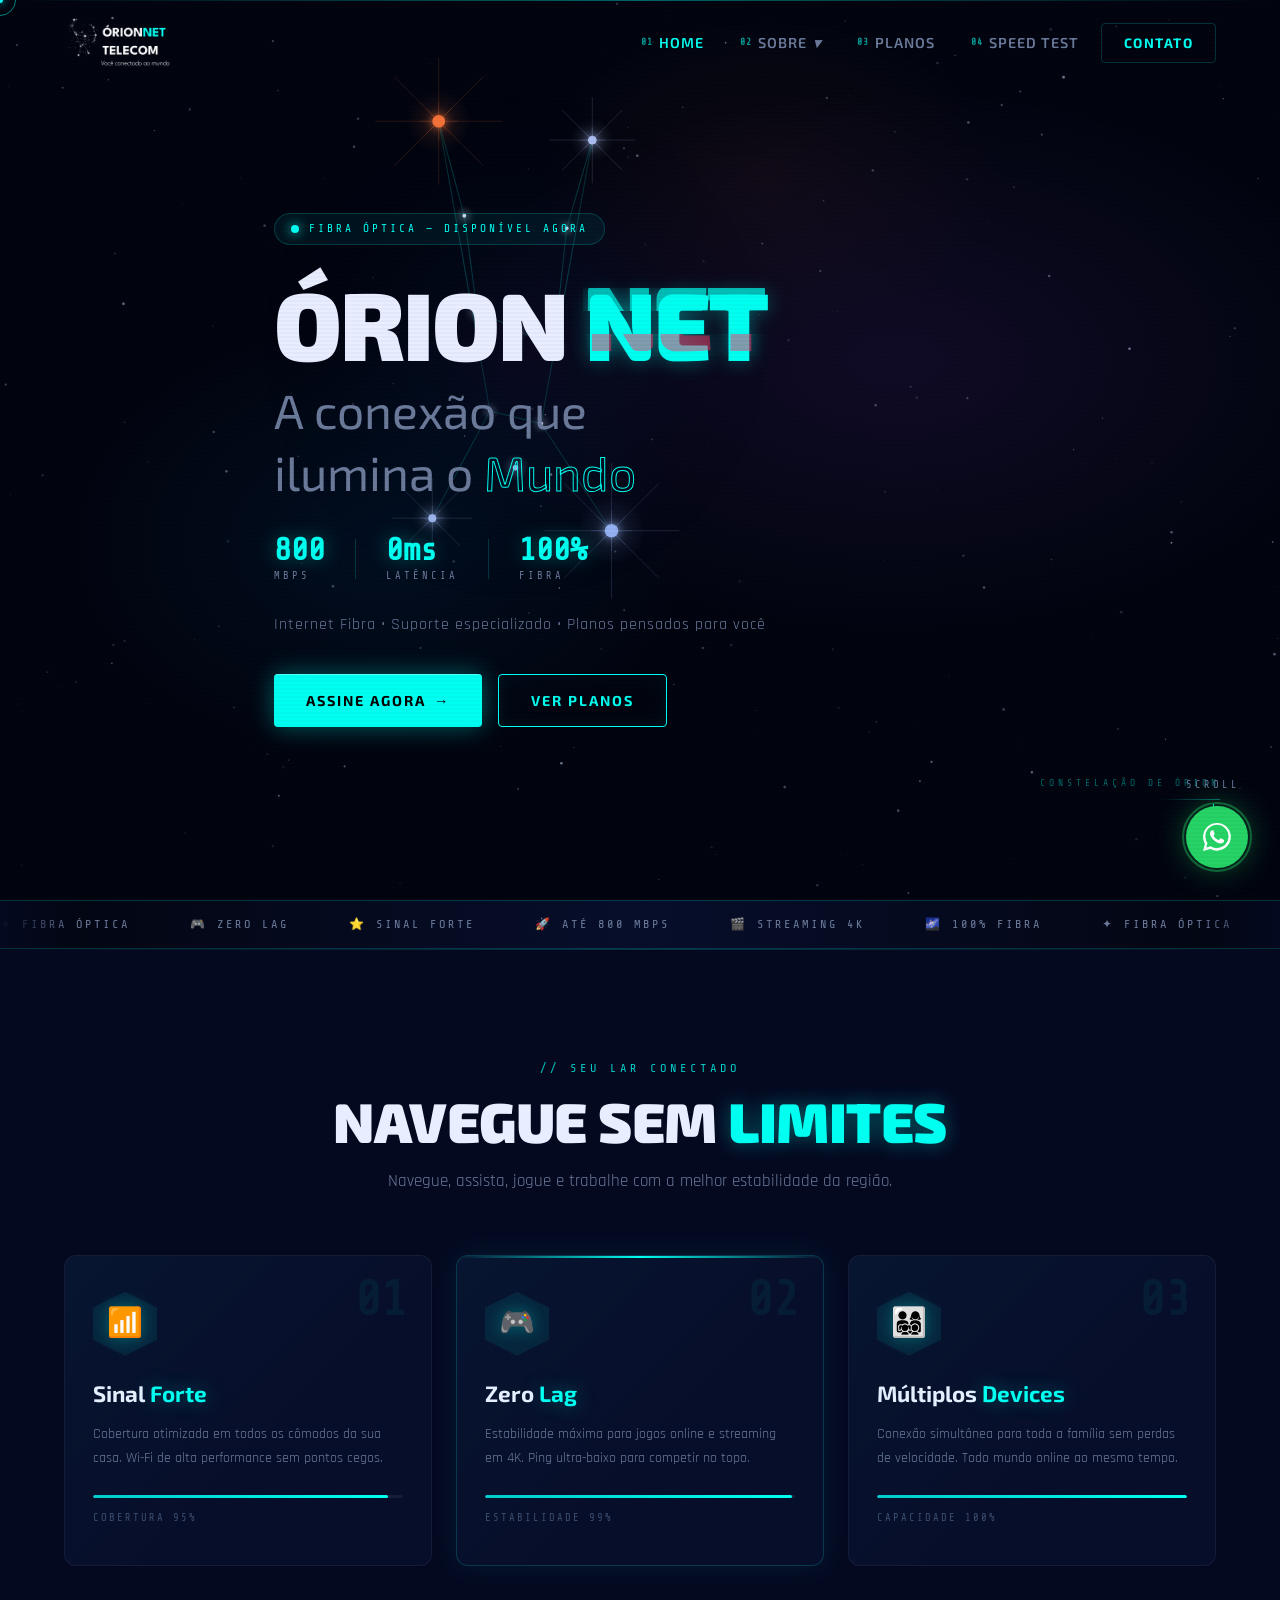
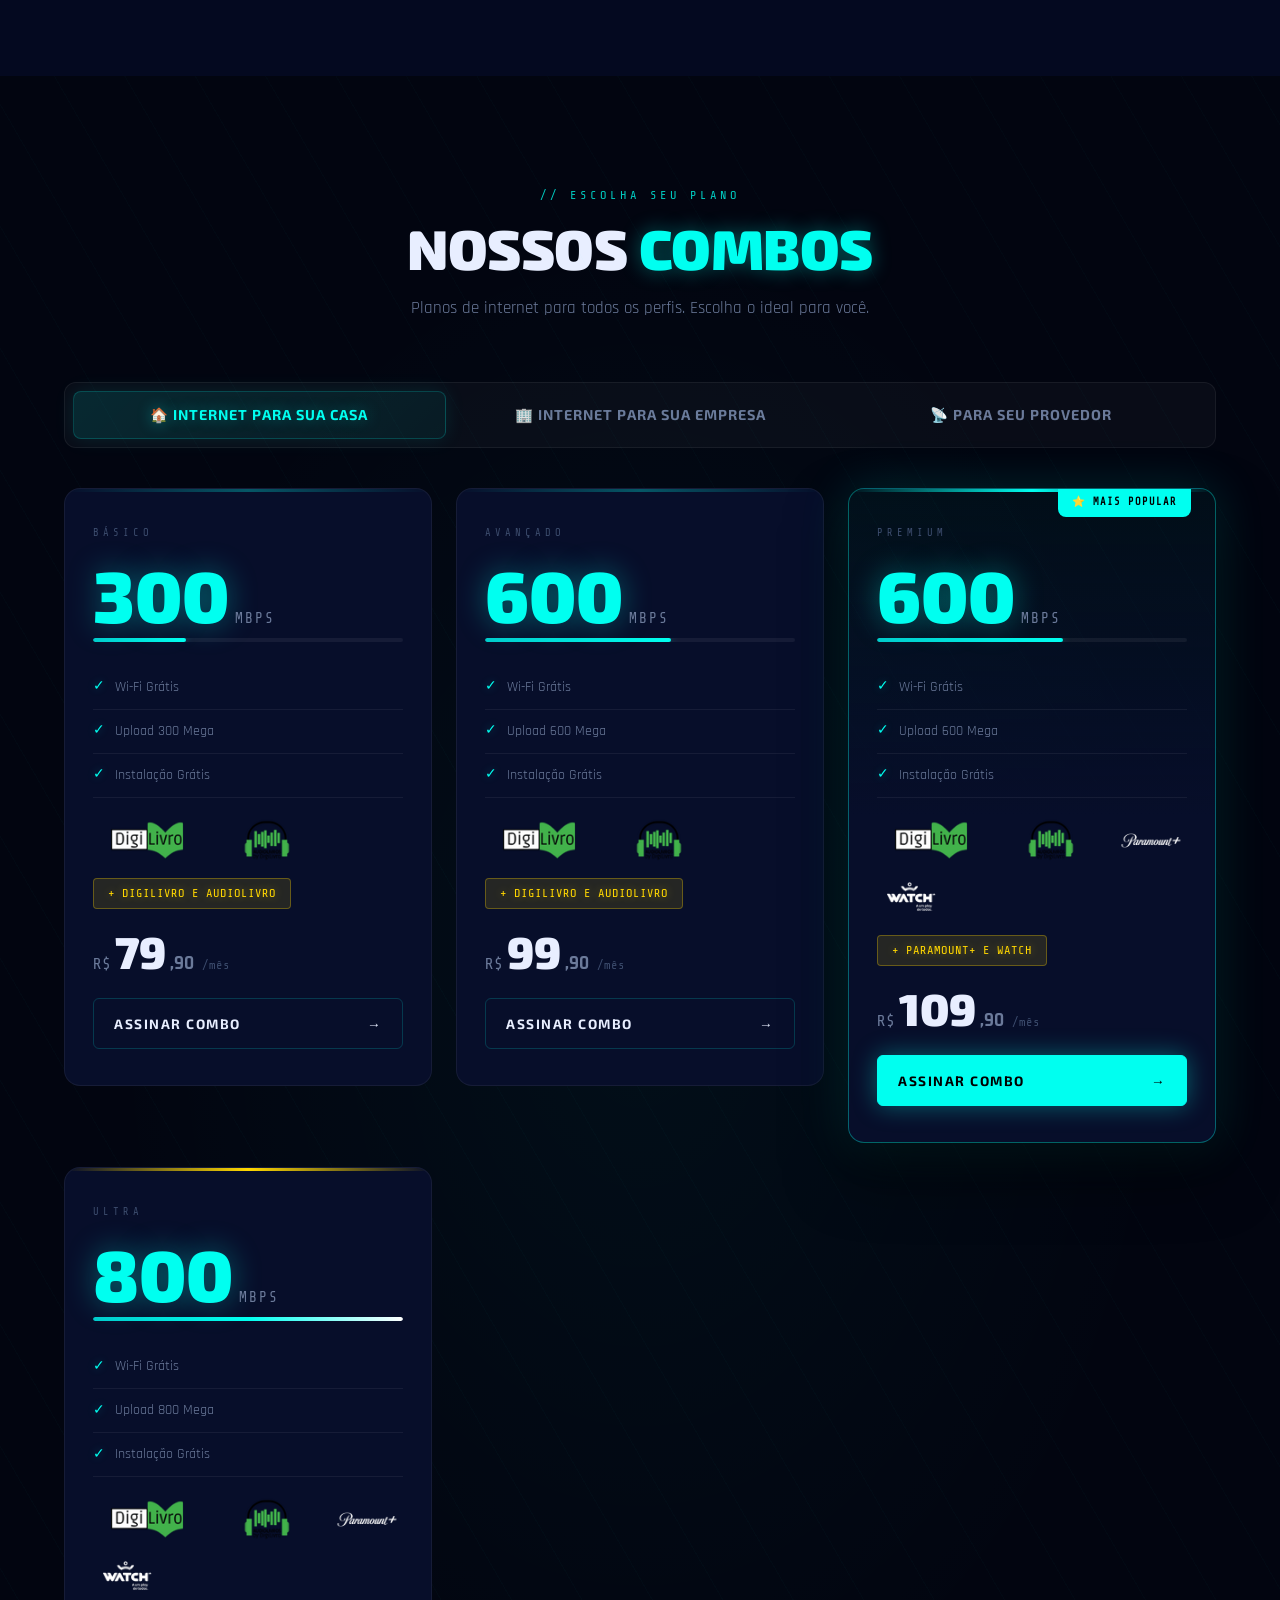
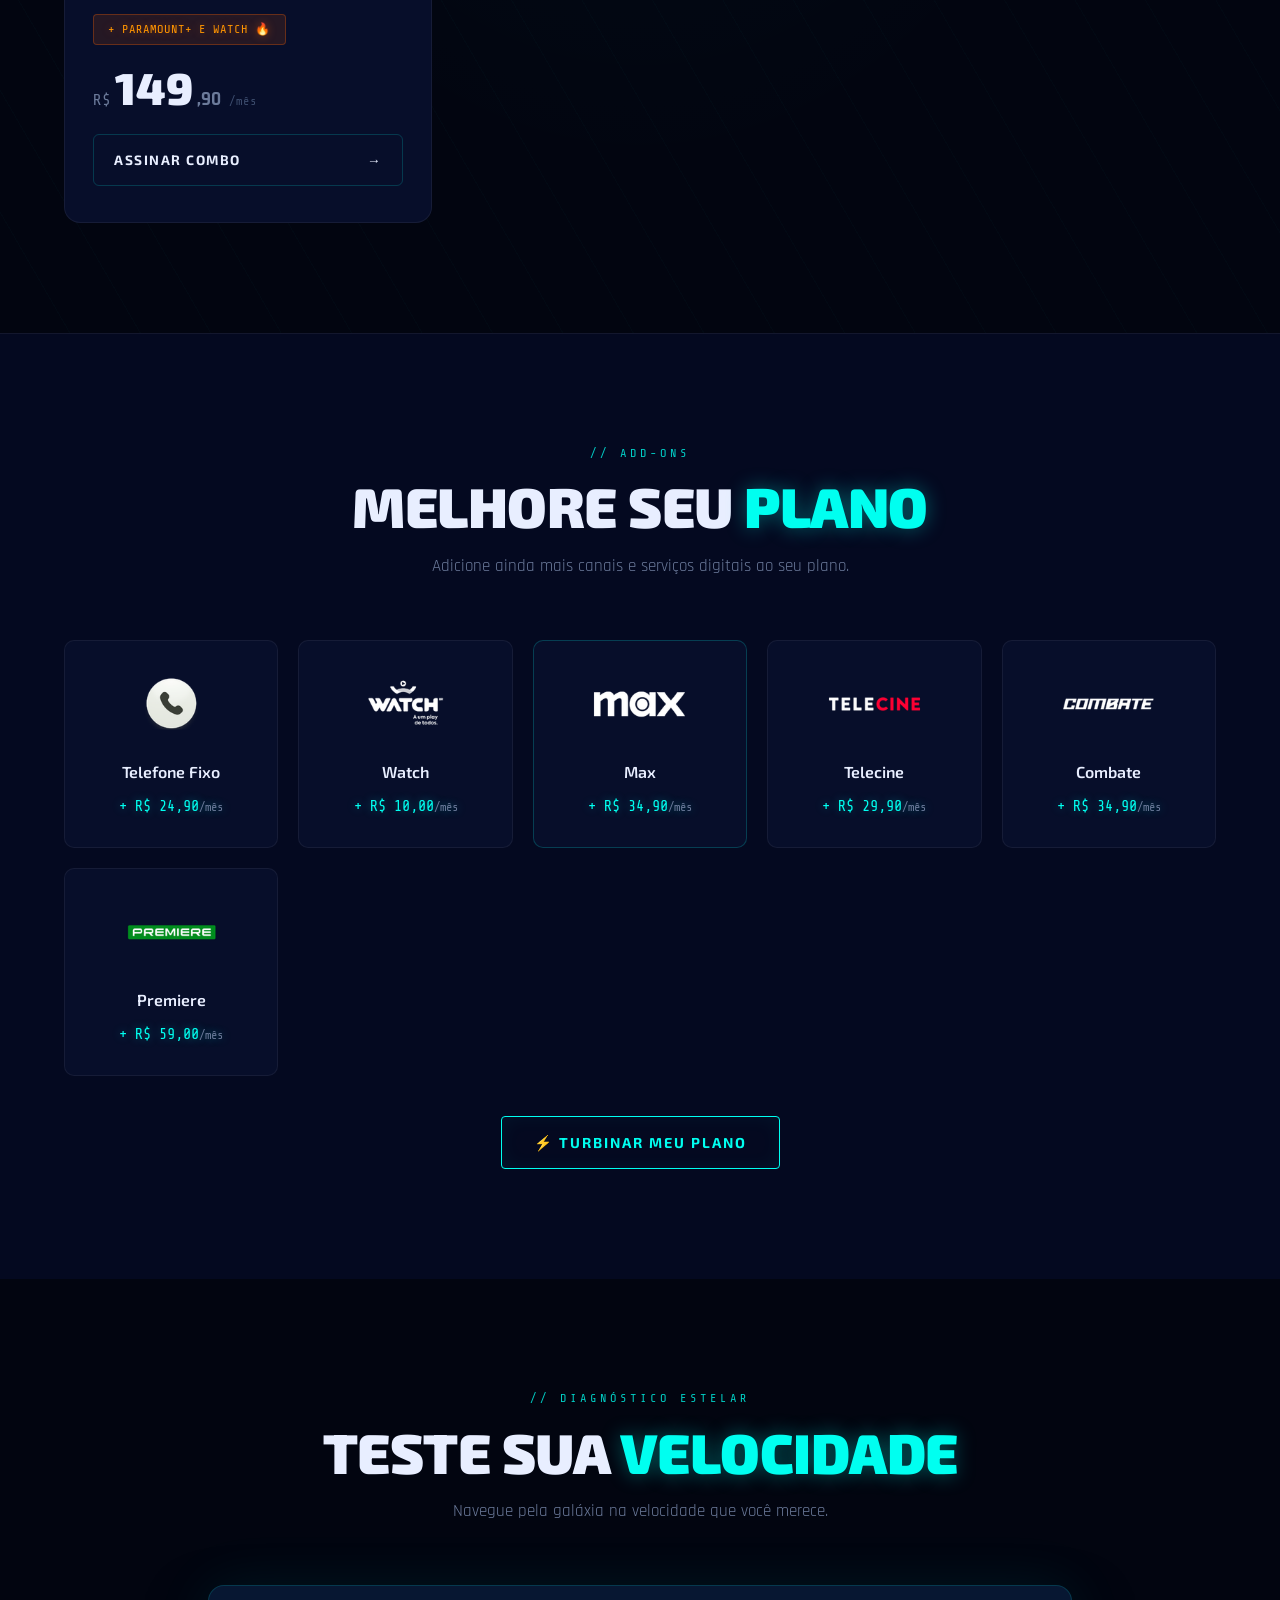
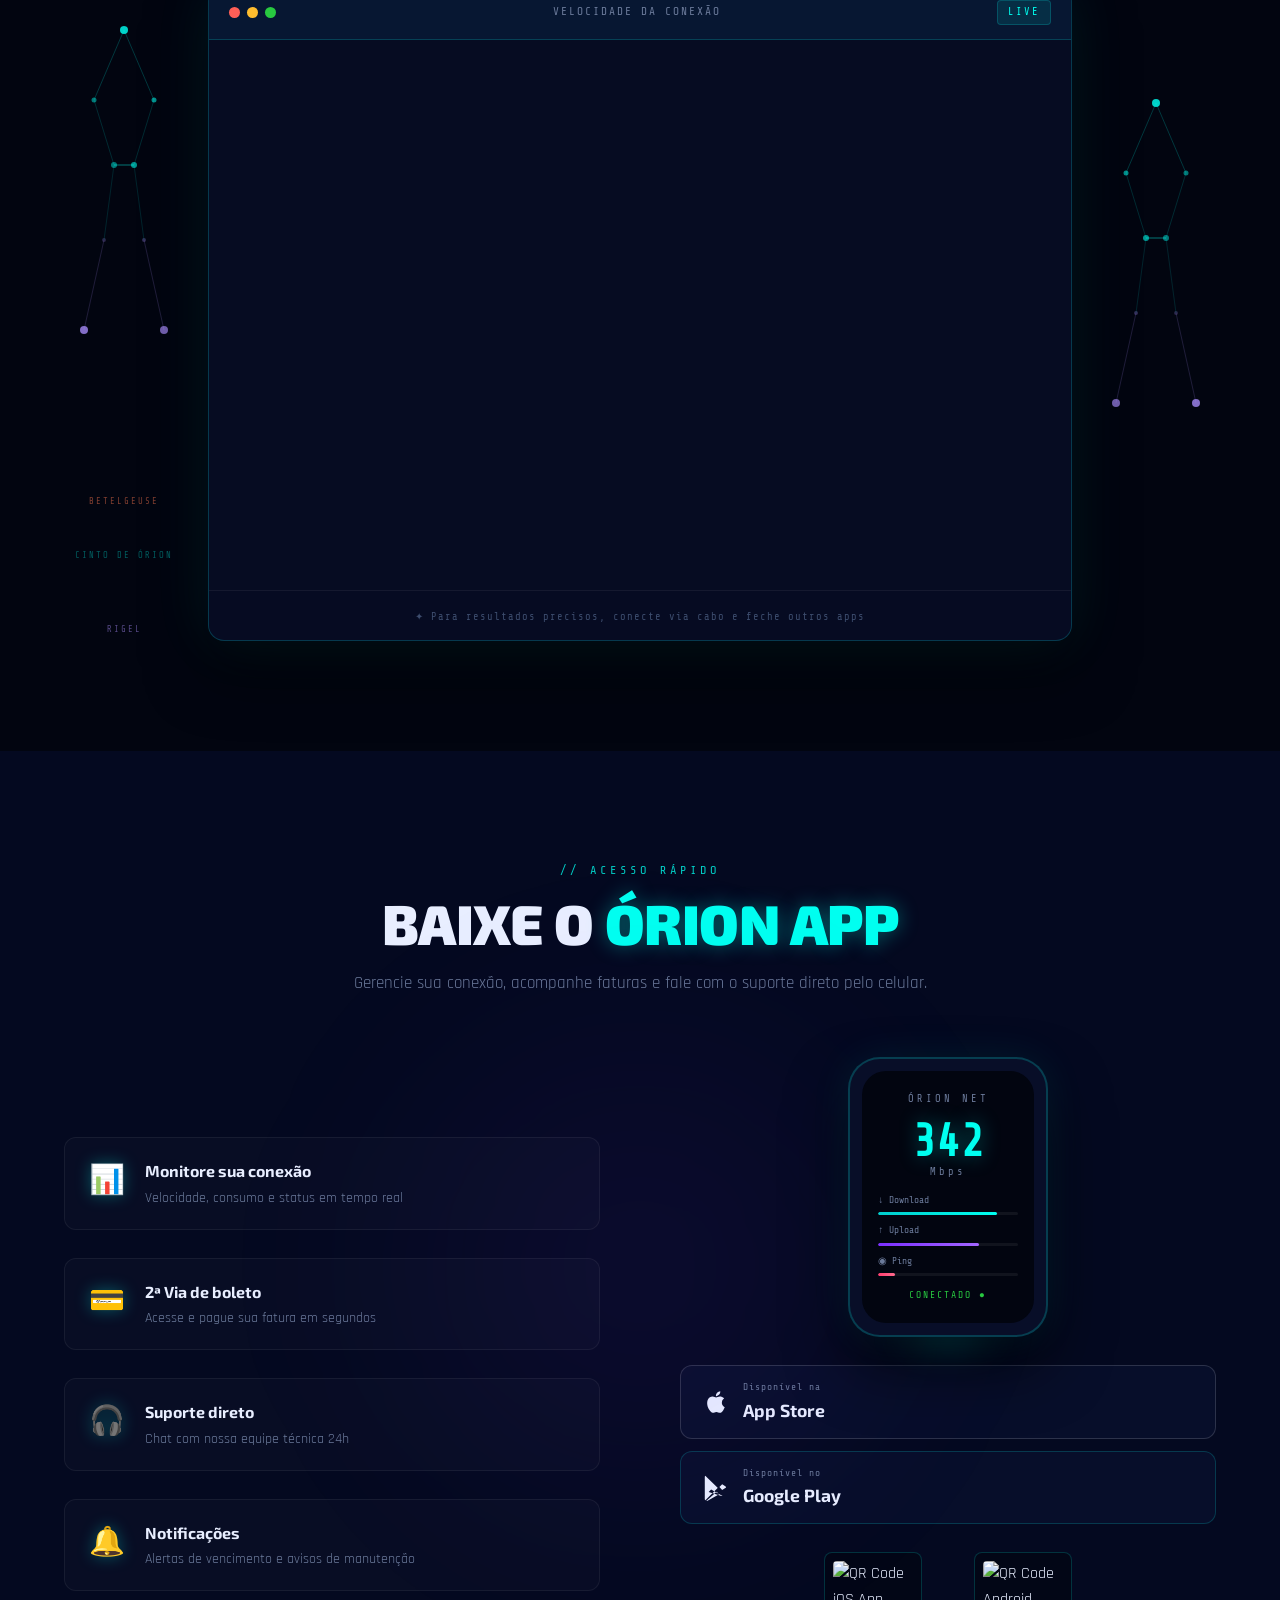
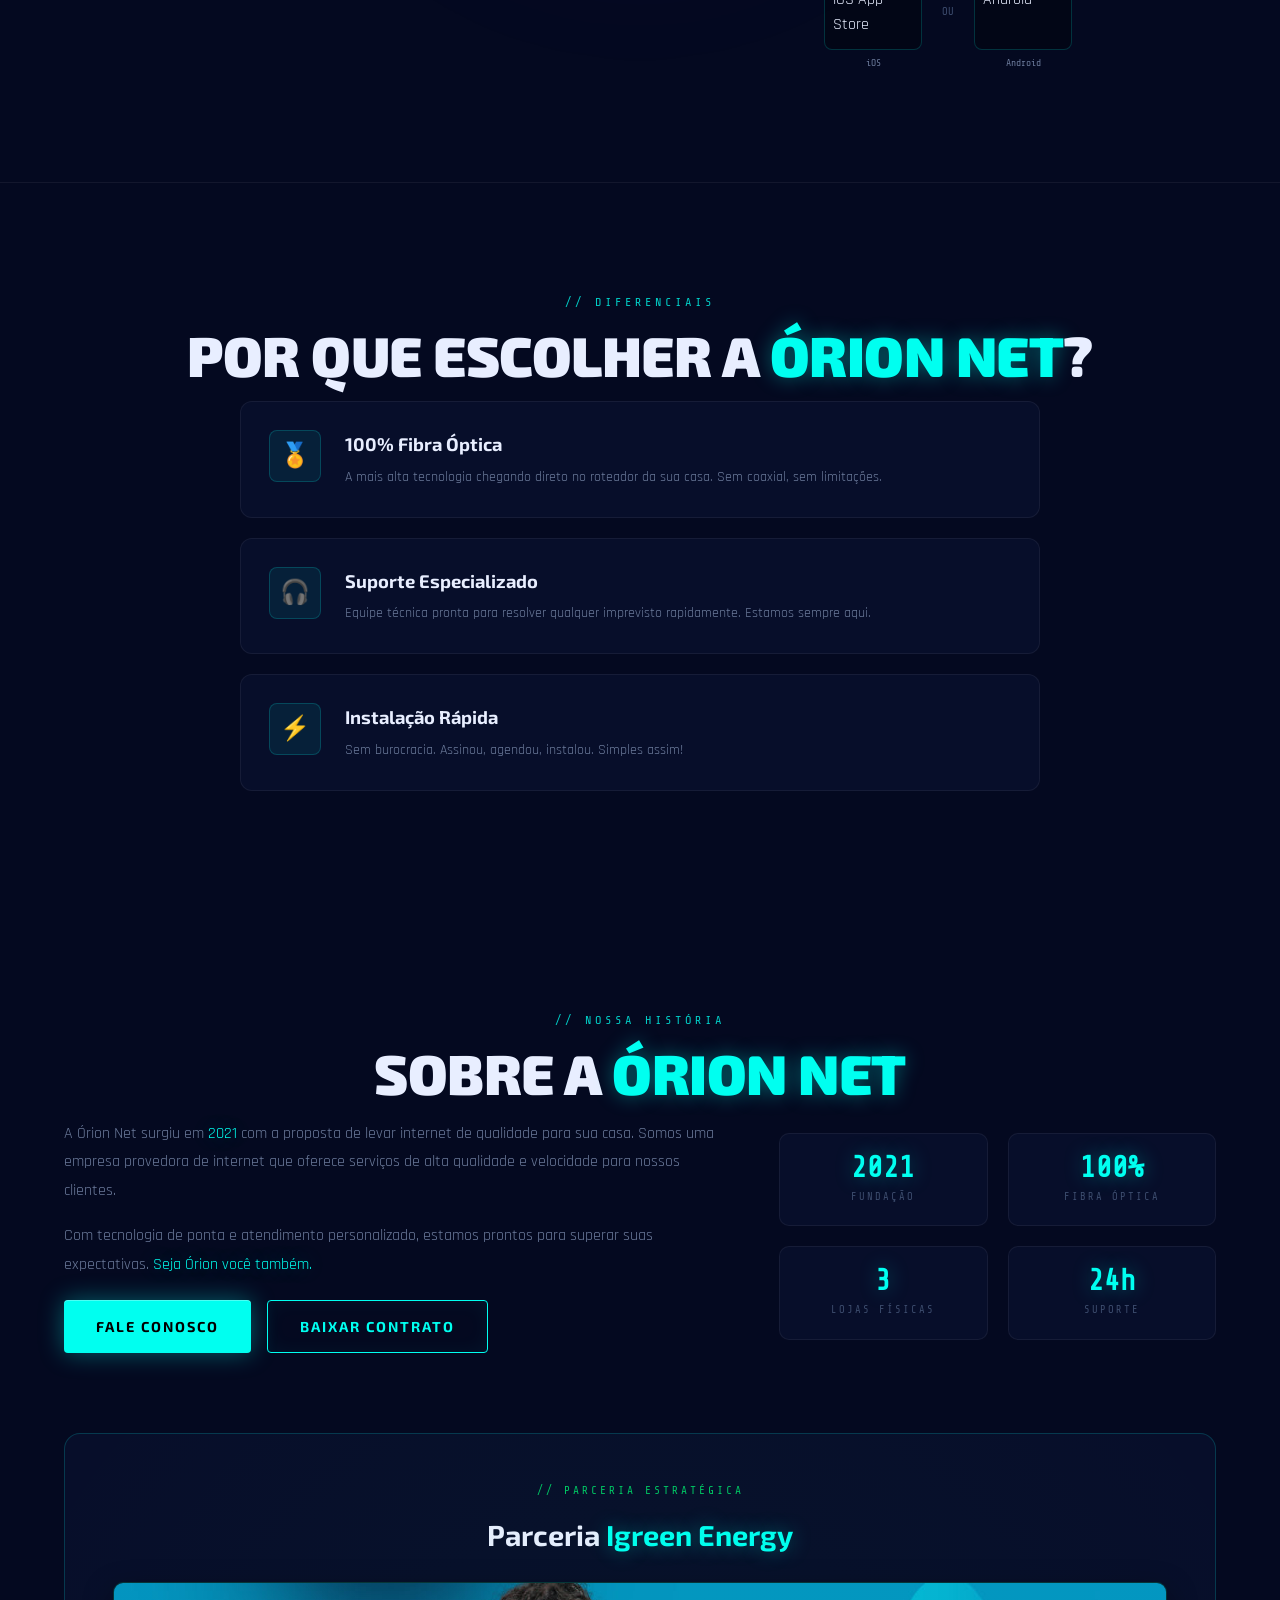
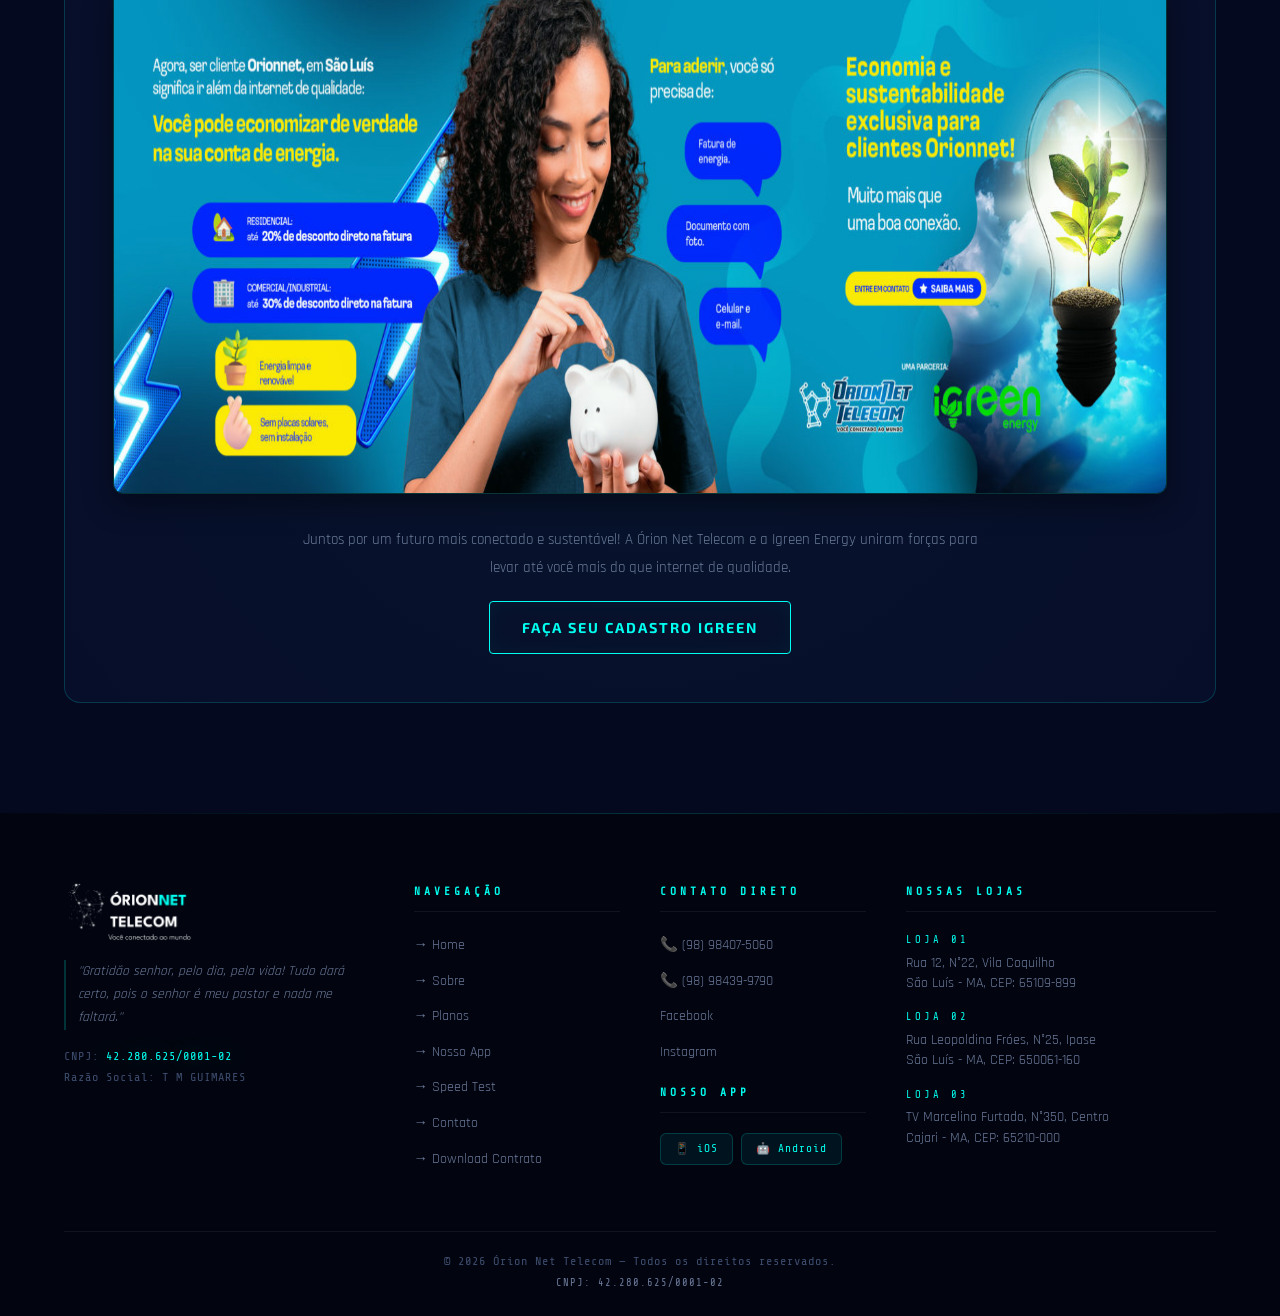
==== commit e9f34fa9: "otimizacao" ====
--- a/index.html
+++ b/index.html
@@ -31,9 +31,8 @@
   <link rel="icon" type="image/png" href="logos/orionlogo1.png">
   <link rel="preconnect" href="https://fonts.googleapis.com">
   <link rel="preconnect" href="https://fonts.gstatic.com" crossorigin>
-  <link
-    href="https://fonts.googleapis.com/css2?family=Rajdhani:wght@400;500;600;700&family=Exo+2:wght@300;400;500;700;900&family=Share+Tech+Mono&display=swap"
-    rel="stylesheet">
+  <link rel="preload" as="style" href="https://fonts.googleapis.com/css2?family=Rajdhani:wght@400;500;600;700&family=Exo+2:wght@300;400;500;700;900&family=Share+Tech+Mono&display=swap" onload="this.onload=null;this.rel='stylesheet'">
+  <noscript><link rel="stylesheet" href="https://fonts.googleapis.com/css2?family=Rajdhani:wght@400;500;600;700&family=Exo+2:wght@300;400;500;700;900&family=Share+Tech+Mono&display=swap"></noscript>
 
   <link rel="preload" as="style" href="style.css">
   <link rel="stylesheet" href="style.css">
@@ -52,7 +51,7 @@
     <div class="container navbar">
       <div class="logo">
         <a href="#home">
-          <img src="logos/orionlogo2.png" alt="Órion Net Logo" style="height: 50px;">
+          <img src="logos/orionlogo2.png" alt="Órion Net Logo" width="160" height="50" style="height: 50px; width: auto;">
         </a>
       </div>
       <button class="hamburger" aria-label="Menu"><span></span><span></span><span></span></button>
@@ -207,8 +206,8 @@
             </ul>
             <div
               style="display: flex; gap: 12px; margin-bottom: 15px; align-items: center; justify-content: flex-start; flex-wrap: wrap;">
-              <img src="logos/digilivro.png" alt="Digilivro" style="height: 45px;">
-              <img src="logos/audiolivro.png" alt="Audiolivro" style="height: 45px;">
+              <img src="logos/digilivro.png" alt="Digilivro" width="108" height="45" style="height: 45px; width: auto;">
+              <img src="logos/audiolivro.png" alt="Audiolivro" width="108" height="45" style="height: 45px; width: auto;">
             </div>
             <div class="combo-badge-wrap">
               <div class="combo-badge">+ DIGILIVRO E AUDIOLIVRO</div>
@@ -236,8 +235,8 @@
             </ul>
             <div
               style="display: flex; gap: 12px; margin-bottom: 15px; align-items: center; justify-content: flex-start; flex-wrap: wrap;">
-              <img src="logos/digilivro.png" alt="Digilivro" style="height: 45px;" loading="lazy">
-              <img src="logos/audiolivro.png" alt="Audiolivro" style="height: 45px;" loading="lazy">
+              <img src="logos/digilivro.png" alt="Digilivro" width="108" height="45" style="height: 45px; width: auto;" loading="lazy">
+              <img src="logos/audiolivro.png" alt="Audiolivro" width="108" height="45" style="height: 45px; width: auto;" loading="lazy">
             </div>
             <div class="combo-badge-wrap">
               <div class="combo-badge">+ DIGILIVRO E AUDIOLIVRO</div>
@@ -266,10 +265,10 @@
             </ul>
             <div
               style="display: flex; gap: 12px; margin-bottom: 15px; align-items: center; justify-content: flex-start; flex-wrap: wrap;">
-              <img src="logos/digilivro.png" alt="Digilivro" style="height: 45px;" loading="lazy">
-              <img src="logos/audiolivro.png" alt="Audiolivro" style="height: 45px;" loading="lazy">
-              <img src="logos/paramount2.png" alt="Paramount+" style="height: 45px;" loading="lazy">
-              <img src="logos/watch2.png" alt="Watch" style="height: 45px;" loading="lazy">
+              <img src="logos/digilivro.png" alt="Digilivro" width="108" height="45" style="height: 45px; width: auto;" loading="lazy">
+              <img src="logos/audiolivro.png" alt="Audiolivro" width="108" height="45" style="height: 45px; width: auto;" loading="lazy">
+              <img src="logos/paramount2.png" alt="Paramount+" width="67" height="45" style="height: 45px; width: auto;" loading="lazy">
+              <img src="logos/watch2.png" alt="Watch" width="67" height="45" style="height: 45px; width: auto;" loading="lazy">
             </div>
             <div class="combo-badge-wrap">
               <div class="combo-badge">+ PARAMOUNT+ E WATCH</div>
@@ -297,10 +296,10 @@
             </ul>
             <div
               style="display: flex; gap: 12px; margin-bottom: 15px; align-items: center; justify-content: flex-start; flex-wrap: wrap;">
-              <img src="logos/digilivro.png" alt="Digilivro" style="height: 45px;" loading="lazy">
-              <img src="logos/audiolivro.png" alt="Audiolivro" style="height: 45px;" loading="lazy">
-              <img src="logos/paramount2.png" alt="Paramount+" style="height: 45px;" loading="lazy">
-              <img src="logos/watch2.png" alt="Watch" style="height: 45px;" loading="lazy">
+              <img src="logos/digilivro.png" alt="Digilivro" width="108" height="45" style="height: 45px; width: auto;" loading="lazy">
+              <img src="logos/audiolivro.png" alt="Audiolivro" width="108" height="45" style="height: 45px; width: auto;" loading="lazy">
+              <img src="logos/paramount2.png" alt="Paramount+" width="67" height="45" style="height: 45px; width: auto;" loading="lazy">
+              <img src="logos/watch2.png" alt="Watch" width="67" height="45" style="height: 45px; width: auto;" loading="lazy">
             </div>
             <div class="combo-badge-wrap">
               <div class="combo-badge combo-badge-fire">+ PARAMOUNT+ E WATCH 🔥</div>
@@ -345,7 +344,7 @@
               melhor desempenho em aplicações críticas.</p>
           </div>
           <div class="corp-detail-img">
-            <img src="logos/conexao.png" alt="Conexão Corporativa Orion Net" class="corp-real-img" loading="lazy">
+            <img src="logos/conexao.png" alt="Conexão Corporativa Orion Net" class="corp-real-img" width="1920" height="1080" loading="lazy">
           </div>
         </div>
 
@@ -425,35 +424,35 @@
       <p class="section-sub">Adicione ainda mais canais e serviços digitais ao seu plano.</p>
       <div class="addons-grid">
         <div class="addon-card">
-          <div class="addon-logo"><img src="logos/telefone.png" alt="Telefone Fixo" style="height: 70px;"
+          <div class="addon-logo"><img src="logos/telefone.png" alt="Telefone Fixo" width="105" height="70" style="height: 70px; width: auto;"
               loading="lazy"></div>
           <strong>Telefone Fixo</strong>
           <div class="addon-price">+ R$ 24,90<span>/mês</span></div>
         </div>
         <div class="addon-card">
-          <div class="addon-logo"><img src="logos/watch2.png" alt="Watch" style="height: 70px;" loading="lazy"></div>
+          <div class="addon-logo"><img src="logos/watch2.png" alt="Watch" width="105" height="70" style="height: 70px; width: auto;" loading="lazy"></div>
           <strong>Watch</strong>
           <div class="addon-price">+ R$ 10,00<span>/mês</span></div>
         </div>
         <div class="addon-card addon-featured">
-          <div class="addon-logo"><img src="logos/Max_Primary_WHT_RGB-NoTM.png" alt="Max" style="height: 70px;"
+          <div class="addon-logo"><img src="logos/Max_Primary_WHT_RGB-NoTM.png" alt="Max" width="105" height="70" style="height: 70px; width: auto;"
               loading="lazy"></div>
           <strong>Max</strong>
           <div class="addon-price">+ R$ 34,90<span>/mês</span></div>
         </div>
         <div class="addon-card">
-          <div class="addon-logo"><img src="logos/telecine.png" alt="Telecine" style="height: 70px;" loading="lazy">
+          <div class="addon-logo"><img src="logos/telecine.png" alt="Telecine" width="105" height="70" style="height: 70px; width: auto;" loading="lazy">
           </div>
           <strong>Telecine</strong>
           <div class="addon-price">+ R$ 29,90<span>/mês</span></div>
         </div>
         <div class="addon-card">
-          <div class="addon-logo"><img src="logos/combate.png" alt="Combate" style="height: 70px;" loading="lazy"></div>
+          <div class="addon-logo"><img src="logos/combate.png" alt="Combate" width="105" height="70" style="height: 70px; width: auto;" loading="lazy"></div>
           <strong>Combate</strong>
           <div class="addon-price">+ R$ 34,90<span>/mês</span></div>
         </div>
         <div class="addon-card">
-          <div class="addon-logo"><img src="logos/premiere.png" alt="Premiere" style="height: 70px;" loading="lazy">
+          <div class="addon-logo"><img src="logos/premiere.png" alt="Premiere" width="105" height="70" style="height: 70px; width: auto;" loading="lazy">
           </div>
           <strong>Premiere</strong>
           <div class="addon-price">+ R$ 59,00<span>/mês</span></div>
@@ -762,7 +761,7 @@
       <div class="igreen-block">
         <div class="igreen-label mono">// PARCERIA ESTRATÉGICA</div>
         <h3>Parceria <span class="text-cyan">Igreen Energy</span></h3>
-        <img src="logos/orionigreen_verde-1536x512.jpg" alt="Banner Parceria Orion e Igreen Energy" class="igreen-img"
+        <img src="logos/orionigreen_verde-1536x512.jpg" alt="Banner Parceria Orion e Igreen Energy" class="igreen-img" width="1536" height="512"
           loading="lazy">
         <p>Juntos por um futuro mais conectado e sustentável! A Órion Net Telecom e a Igreen Energy uniram forças para
           levar até você mais do que internet de qualidade.</p>
@@ -777,7 +776,7 @@
     <div class="container">
       <div class="footer-grid">
         <div class="footer-col footer-brand">
-          <div class="footer-logo"><img src="logos/orionlogo2.png" alt="Logo Orion Net no Rodapé" style="height: 60px;"
+          <div class="footer-logo"><img src="logos/orionlogo2.png" alt="Logo Orion Net no Rodapé" width="192" height="60" style="height: 60px; width: auto;"
               loading="lazy"></div>
           <p class="footer-quote">"Gratidão senhor, pelo dia, pela vida! Tudo dará certo, pois o senhor é meu pastor e
             nada me faltará."</p>
--- a/style.css
+++ b/style.css
@@ -621,51 +621,168 @@
 @media (max-width: 1100px) {
   .speedtest-embed-wrapper { grid-template-columns: 80px 1fr 80px; }
 }
+
 @media (max-width: 900px) {
-  .footer-grid { grid-template-columns:1fr 1fr; }
-  .sobre-layout { grid-template-columns:1fr; gap:40px; }
-  .app-layout { grid-template-columns:1fr; }
+  .footer-grid { grid-template-columns: 1fr 1fr; }
+  .sobre-layout { grid-template-columns: 1fr; gap: 40px; }
+  .app-layout { grid-template-columns: 1fr; gap: 48px; }
   .app-features { order: 2; }
   .app-download-block { order: 1; }
   .speedtest-embed-wrapper { grid-template-columns: 1fr; }
   .speedtest-side-deco { display: none; }
-}
+  .corp-detail { grid-template-columns: 1fr; gap: 24px; }
+  .isp-grid { grid-template-columns: 1fr; }
+  .isp-infra { grid-template-columns: 1fr; }
+}
+
 @media (max-width: 768px) {
+  /* ── Cursor ── */
   body { cursor: auto; }
   .cursor-dot, .cursor-outline { display: none; }
+  .btn, .btn-plan, .addon-card, .download-btn, .floating-whats { cursor: auto !important; }
+
+  /* ── Navigation ── */
   .hamburger { display: flex; }
-  .nav-links { position:fixed; top:0; right:-100%; width:75%; max-width:320px; height:100vh; background:var(--bg-card); border-left:1px solid var(--border); flex-direction:column; padding:90px 30px 40px; align-items:flex-start; gap:4px; transition:right 0.4s var(--ease); backdrop-filter:blur(20px); }
-  .nav-links.active { right:0; }
-  .nav-links li { width:100%; }
-  .nav-item { width:100%; padding:14px 16px; font-size:1.1rem; }
+  .nav-links {
+    position: fixed; top: 0; right: -100%; width: 80%; max-width: 320px; height: 100vh;
+    background: var(--bg-card); border-left: 1px solid var(--border);
+    flex-direction: column; padding: 90px 30px 40px; align-items: flex-start; gap: 4px;
+    transition: right 0.4s var(--ease); backdrop-filter: blur(20px); overflow-y: auto;
+  }
+  .nav-links.active { right: 0; }
+  .nav-links li { width: 100%; }
+  .nav-item { width: 100%; padding: 14px 16px; font-size: 1.05rem; }
   .nav-item::after { display: none; }
-  .submenu { position:static; opacity:1; visibility:visible; transform:none; box-shadow:none; background:rgba(255,255,255,0.03); display:none; margin-top:4px; border-left:2px solid var(--primary); border-radius:0; border-top:none; border-right:none; border-bottom:none; }
-  .has-dropdown.active .submenu { display:block; }
-  .title-line-1 { font-size: 3rem; }
-  .title-line-2 { font-size: 1.5rem; }
-  .hero-stats { flex-wrap:wrap; gap:16px; }
-  .stat-div { display:none; }
-  .hero-scroll-indicator, .hero-constellation-label { display:none; }
-  .planos-grid { grid-template-columns:1fr; }
-  .plano-destaque { transform:none!important; }
-  .footer-grid { grid-template-columns:1fr; gap:30px; }
-  .igreen-block { padding:28px; }
-  .floating-whats { bottom:20px; right:20px; width:54px; height:54px; cursor:auto; }
-  .whats-tooltip { display:none; }
-  .speedtest-iframe-container { height: 400px; }
-  .sobre-stats { grid-template-columns:1fr 1fr; }
-  .download-btns { flex-direction: row; }
-  .app-qr-area { justify-content: center; }
-  .planos-tabs-nav { gap: 6px; }
-  .planos-tab-btn { font-size: 0.75rem; padding: 10px 14px; min-width: 130px; letter-spacing: 0.5px; }
-  .corp-detail { grid-template-columns: 1fr; }
-  .isp-grid { grid-template-columns: 1fr; }
-  .isp-infra { grid-template-columns: 1fr; }
-  .corp-benefits { grid-template-columns: 1fr 1fr; }
+  .submenu {
+    position: static; opacity: 1; visibility: visible; transform: none; box-shadow: none;
+    background: rgba(255,255,255,0.03); display: none; margin-top: 4px;
+    border-left: 2px solid var(--primary); border-radius: 0;
+    border-top: none; border-right: none; border-bottom: none;
+  }
+  .has-dropdown.active .submenu { display: block; }
+
+  /* ── Hero ── */
+  .hero { padding: 100px 0 70px; }
+  .title-line-1 { font-size: clamp(2.4rem, 10vw, 3.2rem); }
+  .title-line-2 { font-size: clamp(1.2rem, 5vw, 1.6rem); }
+  .hero-stats { flex-wrap: wrap; gap: 16px; }
+  .hero-btns { flex-direction: column; align-items: flex-start; gap: 12px; }
+  .hero-btns .btn { width: 100%; justify-content: center; }
+  .stat-div { display: none; }
+  .hero-scroll-indicator, .hero-constellation-label { display: none; }
+  .hero-badge { max-width: 100%; }
+  .badge-text { font-size: 0.65rem; letter-spacing: 2px; }
+
+  /* ── Sections ── */
+  section { padding: 72px 0; }
+  .section-sub { margin-bottom: 40px; font-size: 0.97rem; }
+
+  /* ── Planos tabs ── */
+  .planos-tabs-nav {
+    gap: 8px; padding: 8px;
+    display: flex; flex-direction: column;
+  }
+  .planos-tab-btn {
+    min-width: 0; width: 100%;
+    font-size: 0.85rem; padding: 12px 14px;
+    letter-spacing: 0; white-space: normal;
+    text-align: center; line-height: 1.4;
+    height: auto; display: flex; justify-content: center; align-items: center;
+  }
+  .planos-grid { grid-template-columns: 1fr; }
+  .plano-destaque { transform: none !important; }
+  .plano-card { padding: 28px 22px; }
+
+  .btn { white-space: normal; line-height: 1.4; text-align: center; justify-content: center; height: auto; }
+
+  /* ── Corp & ISP tabs ── */
+  .corp-hero { padding: 36px 24px; }
+  .corp-title { font-size: 1.3rem; }
+  .corp-benefits { grid-template-columns: 1fr; }
+  .corp-benefit-item { padding: 14px 16px; }
+  .corp-cta { padding: 28px 20px; }
+  .corp-cta p { font-size: 1rem; }
+  .isp-hero { padding: 36px 24px; }
+  .isp-col { padding: 22px 18px; }
+  .isp-infra-card { padding: 24px 20px; }
+  .isp-cta { padding: 28px 20px; }
   .btn-corp { font-size: 0.75rem; padding: 12px 16px; }
-}
+
+  /* ── Add-ons ── */
+  .addons-grid { grid-template-columns: repeat(2, 1fr); gap: 14px; }
+  .addon-card { padding: 22px 16px; }
+
+  /* ── Speed test ── */
+  .speedtest-iframe-container { height: 380px; }
+
+  /* ── App section ── */
+  .app-download-block { width: 100%; }
+  .download-btns { flex-direction: column; gap: 10px; }
+  .download-btn { width: 100%; }
+  .app-qr-area { justify-content: center; flex-wrap: wrap; gap: 16px; }
+  .app-feat-item { padding: 16px 18px; }
+
+  /* ── Sobre ── */
+  .sobre-stats { grid-template-columns: 1fr 1fr; }
+  .sobre-layout .btn { width: 100%; justify-content: center; }
+  .sobre-layout > .sobre-text-block > div { flex-direction: column; }
+
+  /* ── Footer ── */
+  .footer-grid { grid-template-columns: 1fr; gap: 28px; }
+  .igreen-block { padding: 28px 20px; }
+  footer { padding-bottom: 96px; } /* clearance for floating WhatsApp button */
+
+  /* ── Floating WhatsApp ── */
+  .floating-whats { bottom: 20px; right: 16px; width: 54px; height: 54px; cursor: auto; }
+  .whats-tooltip { display: none; }
+}
+
 @media (max-width: 480px) {
-  section { padding: 70px 0; }
-  .hero { padding: 100px 0 60px; }
-  .download-btns { flex-direction: column; }
-}
+  /* ── Base spacing ── */
+  section { padding: 60px 0; }
+  .container { padding: 0 16px; }
+  .hero { padding: 96px 0 60px; }
+  .section-title { font-size: clamp(1.6rem, 7vw, 2.2rem); }
+
+  /* ── Hero ── */
+  .title-line-1 { font-size: clamp(2rem, 11vw, 2.8rem); }
+  .title-line-2 { font-size: clamp(1.1rem, 5vw, 1.4rem); }
+  .hero-sub { font-size: 0.9rem; }
+  .hero-badge { padding: 5px 12px; }
+
+  /* ── Plan tabs ── */
+  .planos-tab-btn { font-size: 0.8rem; padding: 12px 14px; }
+
+  /* ── Add-ons ── */
+  .addons-grid { grid-template-columns: repeat(2, 1fr); gap: 10px; }
+  .addon-card { padding: 18px 12px; }
+  .addon-logo img { height: 50px !important; }
+
+  /* ── Speed test ── */
+  .speedtest-iframe-container { height: 320px; }
+
+  /* ── App section ── */
+  .phone-frame { width: 170px; }
+  .app-qr-area { display: none; } /* hide QR codes on very small screens */
+
+  /* ── Sobre ── */
+  .sobre-stats { grid-template-columns: 1fr 1fr; gap: 12px; }
+  .about-stat { padding: 16px 12px; }
+  .about-num { font-size: 1.5rem; }
+
+  /* ── Buttons ── */
+  .btn { padding: 12px 22px; font-size: 0.82rem; letter-spacing: 1.5px; white-space: normal; justify-content: center; text-align: center; height: auto; line-height: 1.4; }
+  .hero-btns .btn { padding: 14px 22px; }
+
+  /* ── Footer ── */
+  footer { padding-bottom: 100px; }
+  .footer-logo img { height: 48px !important; }
+}
+
+@media (max-width: 360px) {
+  .title-line-1 { font-size: 1.9rem; }
+  .title-line-2 { font-size: 1rem; }
+  .plano-card { padding: 22px 16px; }
+  .addons-grid { grid-template-columns: 1fr; }
+  .floating-whats { width: 48px; height: 48px; bottom: 16px; right: 12px; }
+}
--- a/style.css
+++ b/style.css
@@ -621,51 +621,168 @@
 @media (max-width: 1100px) {
   .speedtest-embed-wrapper { grid-template-columns: 80px 1fr 80px; }
 }
+
 @media (max-width: 900px) {
-  .footer-grid { grid-template-columns:1fr 1fr; }
-  .sobre-layout { grid-template-columns:1fr; gap:40px; }
-  .app-layout { grid-template-columns:1fr; }
+  .footer-grid { grid-template-columns: 1fr 1fr; }
+  .sobre-layout { grid-template-columns: 1fr; gap: 40px; }
+  .app-layout { grid-template-columns: 1fr; gap: 48px; }
   .app-features { order: 2; }
   .app-download-block { order: 1; }
   .speedtest-embed-wrapper { grid-template-columns: 1fr; }
   .speedtest-side-deco { display: none; }
-}
+  .corp-detail { grid-template-columns: 1fr; gap: 24px; }
+  .isp-grid { grid-template-columns: 1fr; }
+  .isp-infra { grid-template-columns: 1fr; }
+}
+
 @media (max-width: 768px) {
+  /* ── Cursor ── */
   body { cursor: auto; }
   .cursor-dot, .cursor-outline { display: none; }
+  .btn, .btn-plan, .addon-card, .download-btn, .floating-whats { cursor: auto !important; }
+
+  /* ── Navigation ── */
   .hamburger { display: flex; }
-  .nav-links { position:fixed; top:0; right:-100%; width:75%; max-width:320px; height:100vh; background:var(--bg-card); border-left:1px solid var(--border); flex-direction:column; padding:90px 30px 40px; align-items:flex-start; gap:4px; transition:right 0.4s var(--ease); backdrop-filter:blur(20px); }
-  .nav-links.active { right:0; }
-  .nav-links li { width:100%; }
-  .nav-item { width:100%; padding:14px 16px; font-size:1.1rem; }
+  .nav-links {
+    position: fixed; top: 0; right: -100%; width: 80%; max-width: 320px; height: 100vh;
+    background: var(--bg-card); border-left: 1px solid var(--border);
+    flex-direction: column; padding: 90px 30px 40px; align-items: flex-start; gap: 4px;
+    transition: right 0.4s var(--ease); backdrop-filter: blur(20px); overflow-y: auto;
+  }
+  .nav-links.active { right: 0; }
+  .nav-links li { width: 100%; }
+  .nav-item { width: 100%; padding: 14px 16px; font-size: 1.05rem; }
   .nav-item::after { display: none; }
-  .submenu { position:static; opacity:1; visibility:visible; transform:none; box-shadow:none; background:rgba(255,255,255,0.03); display:none; margin-top:4px; border-left:2px solid var(--primary); border-radius:0; border-top:none; border-right:none; border-bottom:none; }
-  .has-dropdown.active .submenu { display:block; }
-  .title-line-1 { font-size: 3rem; }
-  .title-line-2 { font-size: 1.5rem; }
-  .hero-stats { flex-wrap:wrap; gap:16px; }
-  .stat-div { display:none; }
-  .hero-scroll-indicator, .hero-constellation-label { display:none; }
-  .planos-grid { grid-template-columns:1fr; }
-  .plano-destaque { transform:none!important; }
-  .footer-grid { grid-template-columns:1fr; gap:30px; }
-  .igreen-block { padding:28px; }
-  .floating-whats { bottom:20px; right:20px; width:54px; height:54px; cursor:auto; }
-  .whats-tooltip { display:none; }
-  .speedtest-iframe-container { height: 400px; }
-  .sobre-stats { grid-template-columns:1fr 1fr; }
-  .download-btns { flex-direction: row; }
-  .app-qr-area { justify-content: center; }
-  .planos-tabs-nav { gap: 6px; }
-  .planos-tab-btn { font-size: 0.75rem; padding: 10px 14px; min-width: 130px; letter-spacing: 0.5px; }
-  .corp-detail { grid-template-columns: 1fr; }
-  .isp-grid { grid-template-columns: 1fr; }
-  .isp-infra { grid-template-columns: 1fr; }
-  .corp-benefits { grid-template-columns: 1fr 1fr; }
+  .submenu {
+    position: static; opacity: 1; visibility: visible; transform: none; box-shadow: none;
+    background: rgba(255,255,255,0.03); display: none; margin-top: 4px;
+    border-left: 2px solid var(--primary); border-radius: 0;
+    border-top: none; border-right: none; border-bottom: none;
+  }
+  .has-dropdown.active .submenu { display: block; }
+
+  /* ── Hero ── */
+  .hero { padding: 100px 0 70px; }
+  .title-line-1 { font-size: clamp(2.4rem, 10vw, 3.2rem); }
+  .title-line-2 { font-size: clamp(1.2rem, 5vw, 1.6rem); }
+  .hero-stats { flex-wrap: wrap; gap: 16px; }
+  .hero-btns { flex-direction: column; align-items: flex-start; gap: 12px; }
+  .hero-btns .btn { width: 100%; justify-content: center; }
+  .stat-div { display: none; }
+  .hero-scroll-indicator, .hero-constellation-label { display: none; }
+  .hero-badge { max-width: 100%; }
+  .badge-text { font-size: 0.65rem; letter-spacing: 2px; }
+
+  /* ── Sections ── */
+  section { padding: 72px 0; }
+  .section-sub { margin-bottom: 40px; font-size: 0.97rem; }
+
+  /* ── Planos tabs ── */
+  .planos-tabs-nav {
+    gap: 8px; padding: 8px;
+    display: flex; flex-direction: column;
+  }
+  .planos-tab-btn {
+    min-width: 0; width: 100%;
+    font-size: 0.85rem; padding: 12px 14px;
+    letter-spacing: 0; white-space: normal;
+    text-align: center; line-height: 1.4;
+    height: auto; display: flex; justify-content: center; align-items: center;
+  }
+  .planos-grid { grid-template-columns: 1fr; }
+  .plano-destaque { transform: none !important; }
+  .plano-card { padding: 28px 22px; }
+
+  .btn { white-space: normal; line-height: 1.4; text-align: center; justify-content: center; height: auto; }
+
+  /* ── Corp & ISP tabs ── */
+  .corp-hero { padding: 36px 24px; }
+  .corp-title { font-size: 1.3rem; }
+  .corp-benefits { grid-template-columns: 1fr; }
+  .corp-benefit-item { padding: 14px 16px; }
+  .corp-cta { padding: 28px 20px; }
+  .corp-cta p { font-size: 1rem; }
+  .isp-hero { padding: 36px 24px; }
+  .isp-col { padding: 22px 18px; }
+  .isp-infra-card { padding: 24px 20px; }
+  .isp-cta { padding: 28px 20px; }
   .btn-corp { font-size: 0.75rem; padding: 12px 16px; }
-}
+
+  /* ── Add-ons ── */
+  .addons-grid { grid-template-columns: repeat(2, 1fr); gap: 14px; }
+  .addon-card { padding: 22px 16px; }
+
+  /* ── Speed test ── */
+  .speedtest-iframe-container { height: 380px; }
+
+  /* ── App section ── */
+  .app-download-block { width: 100%; }
+  .download-btns { flex-direction: column; gap: 10px; }
+  .download-btn { width: 100%; }
+  .app-qr-area { justify-content: center; flex-wrap: wrap; gap: 16px; }
+  .app-feat-item { padding: 16px 18px; }
+
+  /* ── Sobre ── */
+  .sobre-stats { grid-template-columns: 1fr 1fr; }
+  .sobre-layout .btn { width: 100%; justify-content: center; }
+  .sobre-layout > .sobre-text-block > div { flex-direction: column; }
+
+  /* ── Footer ── */
+  .footer-grid { grid-template-columns: 1fr; gap: 28px; }
+  .igreen-block { padding: 28px 20px; }
+  footer { padding-bottom: 96px; } /* clearance for floating WhatsApp button */
+
+  /* ── Floating WhatsApp ── */
+  .floating-whats { bottom: 20px; right: 16px; width: 54px; height: 54px; cursor: auto; }
+  .whats-tooltip { display: none; }
+}
+
 @media (max-width: 480px) {
-  section { padding: 70px 0; }
-  .hero { padding: 100px 0 60px; }
-  .download-btns { flex-direction: column; }
-}
+  /* ── Base spacing ── */
+  section { padding: 60px 0; }
+  .container { padding: 0 16px; }
+  .hero { padding: 96px 0 60px; }
+  .section-title { font-size: clamp(1.6rem, 7vw, 2.2rem); }
+
+  /* ── Hero ── */
+  .title-line-1 { font-size: clamp(2rem, 11vw, 2.8rem); }
+  .title-line-2 { font-size: clamp(1.1rem, 5vw, 1.4rem); }
+  .hero-sub { font-size: 0.9rem; }
+  .hero-badge { padding: 5px 12px; }
+
+  /* ── Plan tabs ── */
+  .planos-tab-btn { font-size: 0.8rem; padding: 12px 14px; }
+
+  /* ── Add-ons ── */
+  .addons-grid { grid-template-columns: repeat(2, 1fr); gap: 10px; }
+  .addon-card { padding: 18px 12px; }
+  .addon-logo img { height: 50px !important; }
+
+  /* ── Speed test ── */
+  .speedtest-iframe-container { height: 320px; }
+
+  /* ── App section ── */
+  .phone-frame { width: 170px; }
+  .app-qr-area { display: none; } /* hide QR codes on very small screens */
+
+  /* ── Sobre ── */
+  .sobre-stats { grid-template-columns: 1fr 1fr; gap: 12px; }
+  .about-stat { padding: 16px 12px; }
+  .about-num { font-size: 1.5rem; }
+
+  /* ── Buttons ── */
+  .btn { padding: 12px 22px; font-size: 0.82rem; letter-spacing: 1.5px; white-space: normal; justify-content: center; text-align: center; height: auto; line-height: 1.4; }
+  .hero-btns .btn { padding: 14px 22px; }
+
+  /* ── Footer ── */
+  footer { padding-bottom: 100px; }
+  .footer-logo img { height: 48px !important; }
+}
+
+@media (max-width: 360px) {
+  .title-line-1 { font-size: 1.9rem; }
+  .title-line-2 { font-size: 1rem; }
+  .plano-card { padding: 22px 16px; }
+  .addons-grid { grid-template-columns: 1fr; }
+  .floating-whats { width: 48px; height: 48px; bottom: 16px; right: 12px; }
+}
